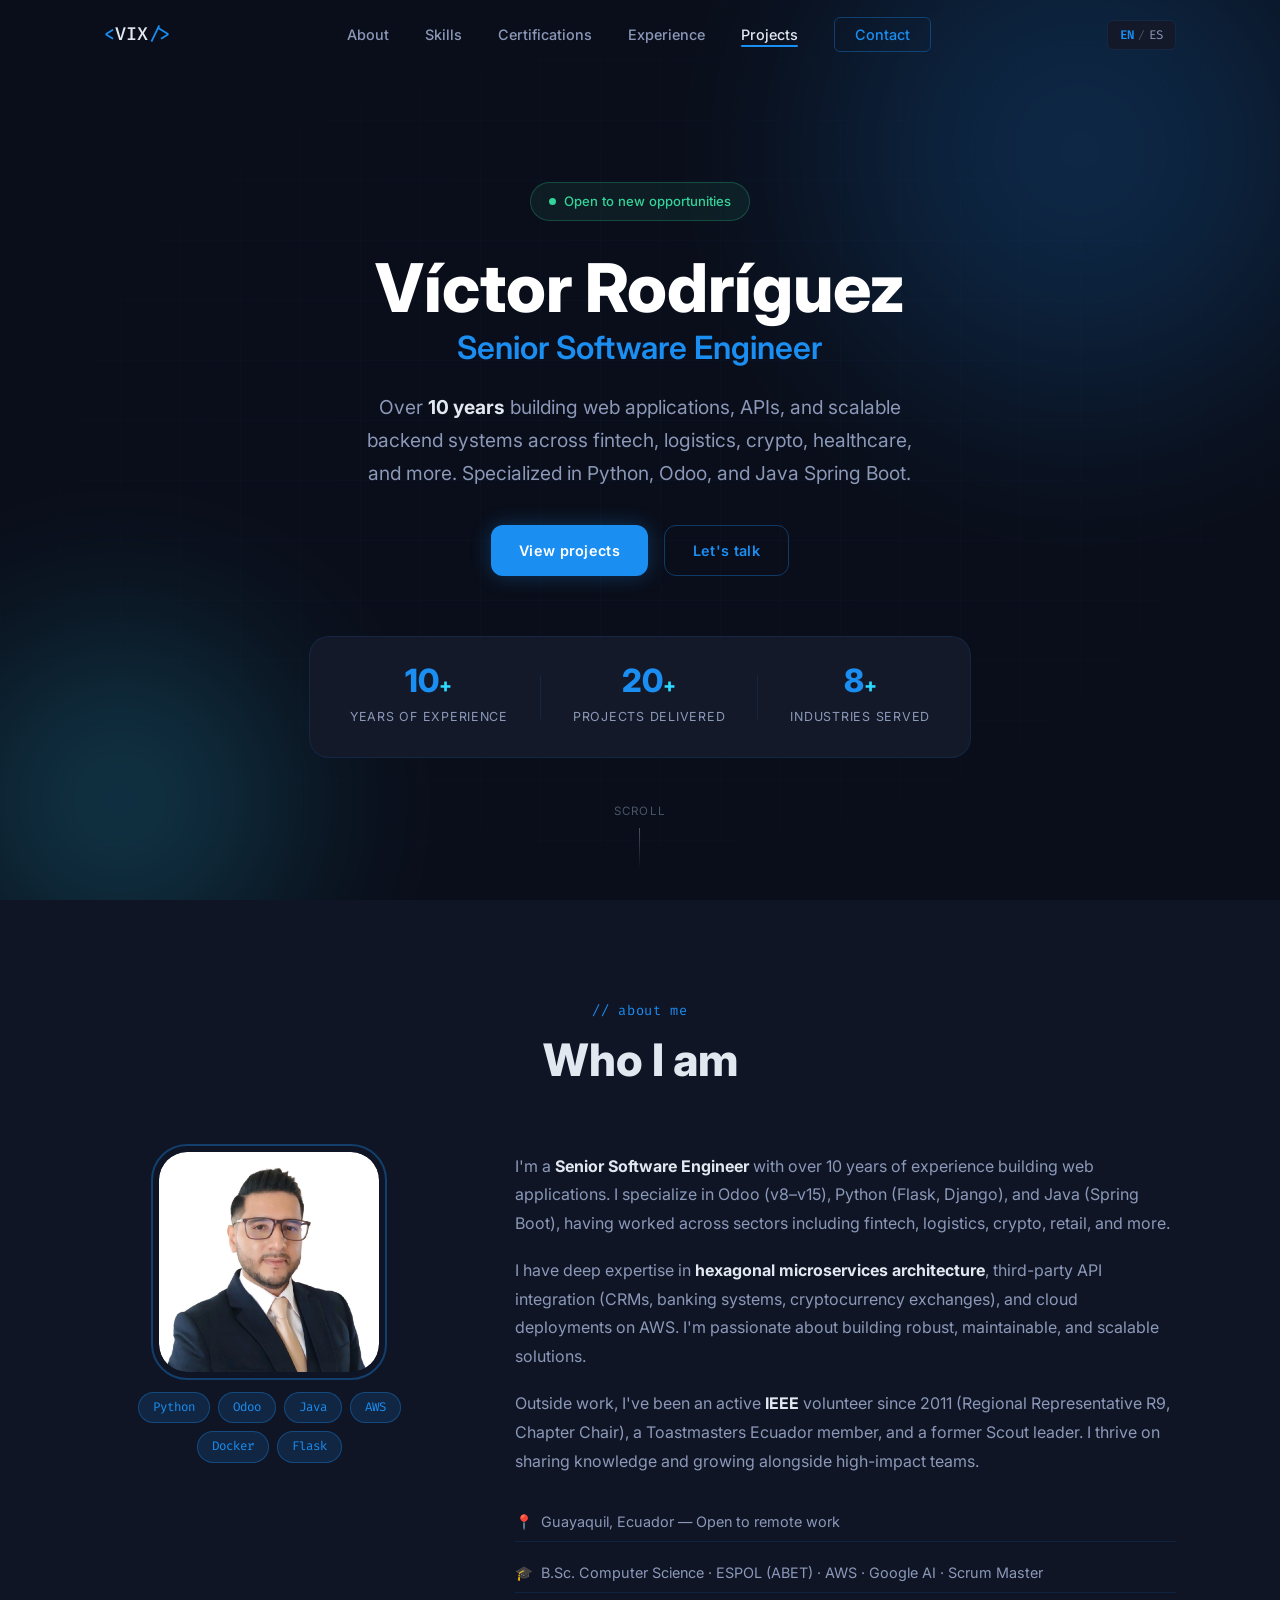
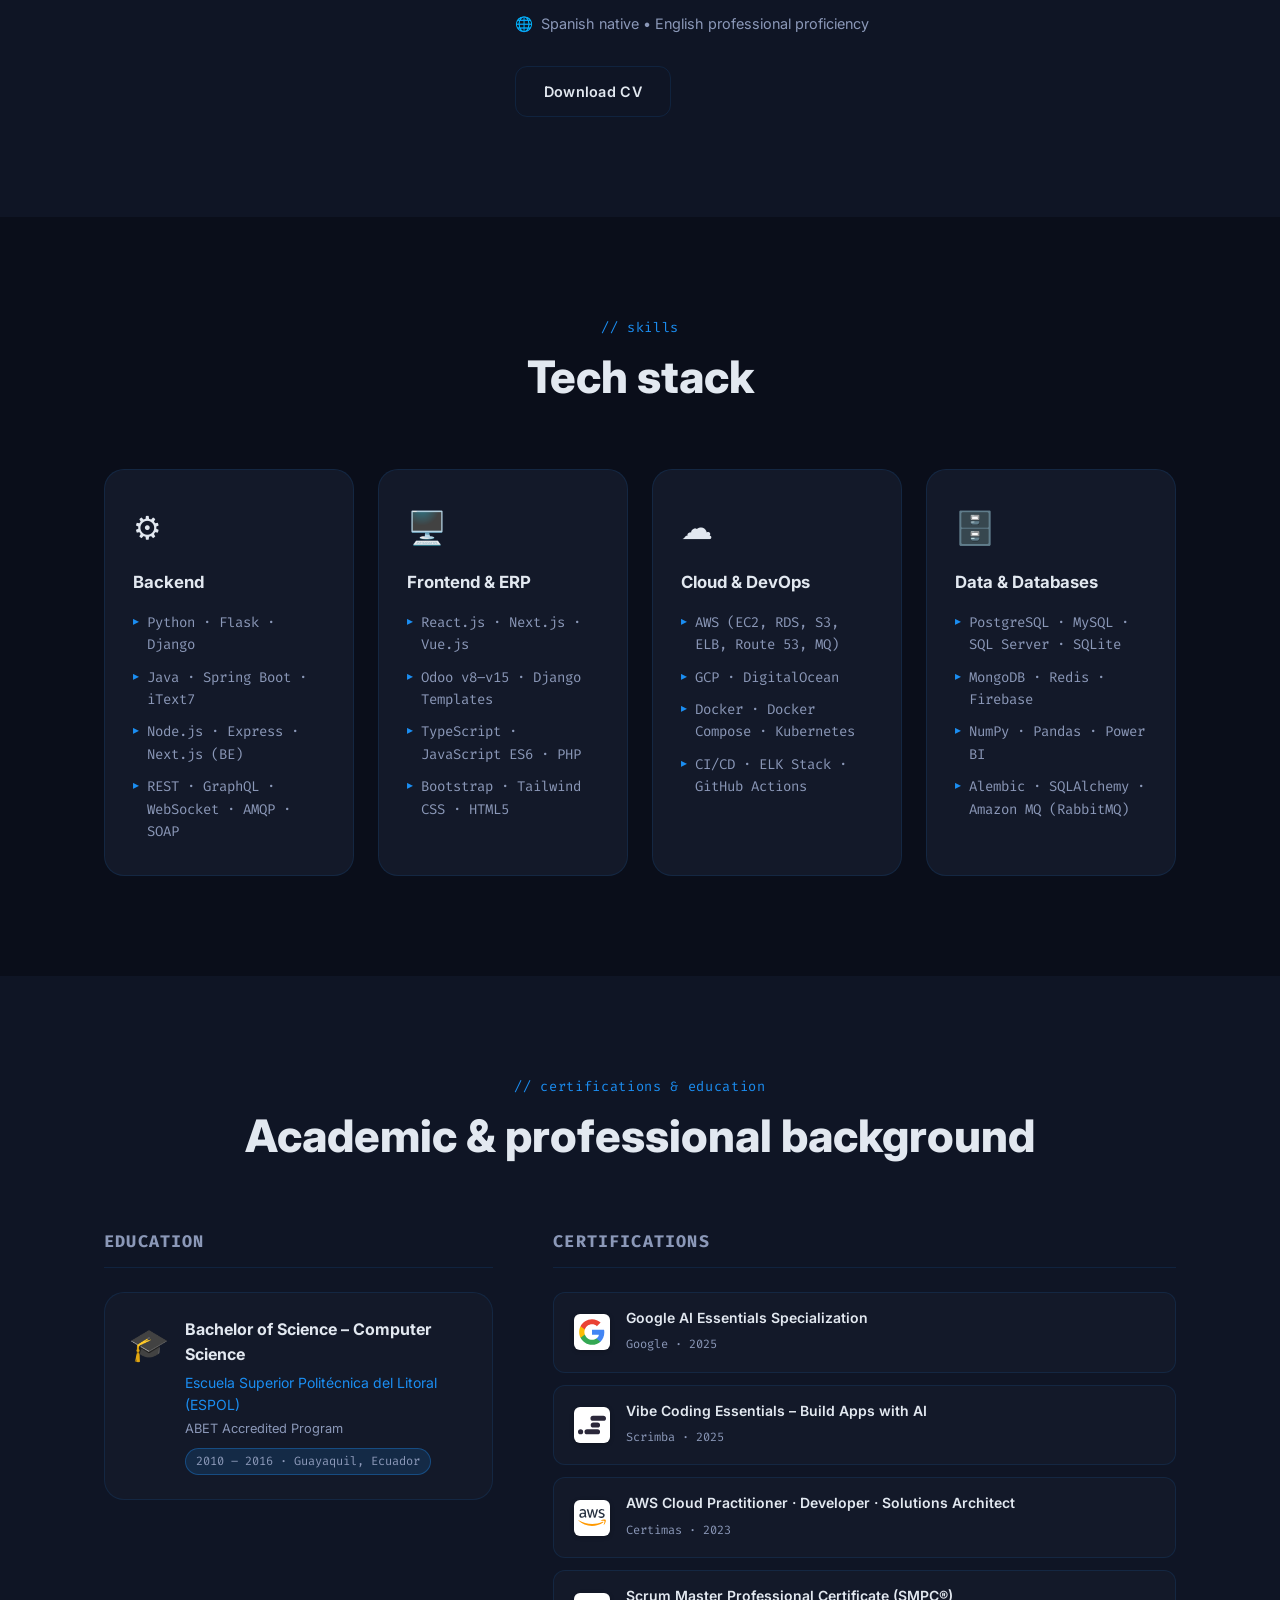
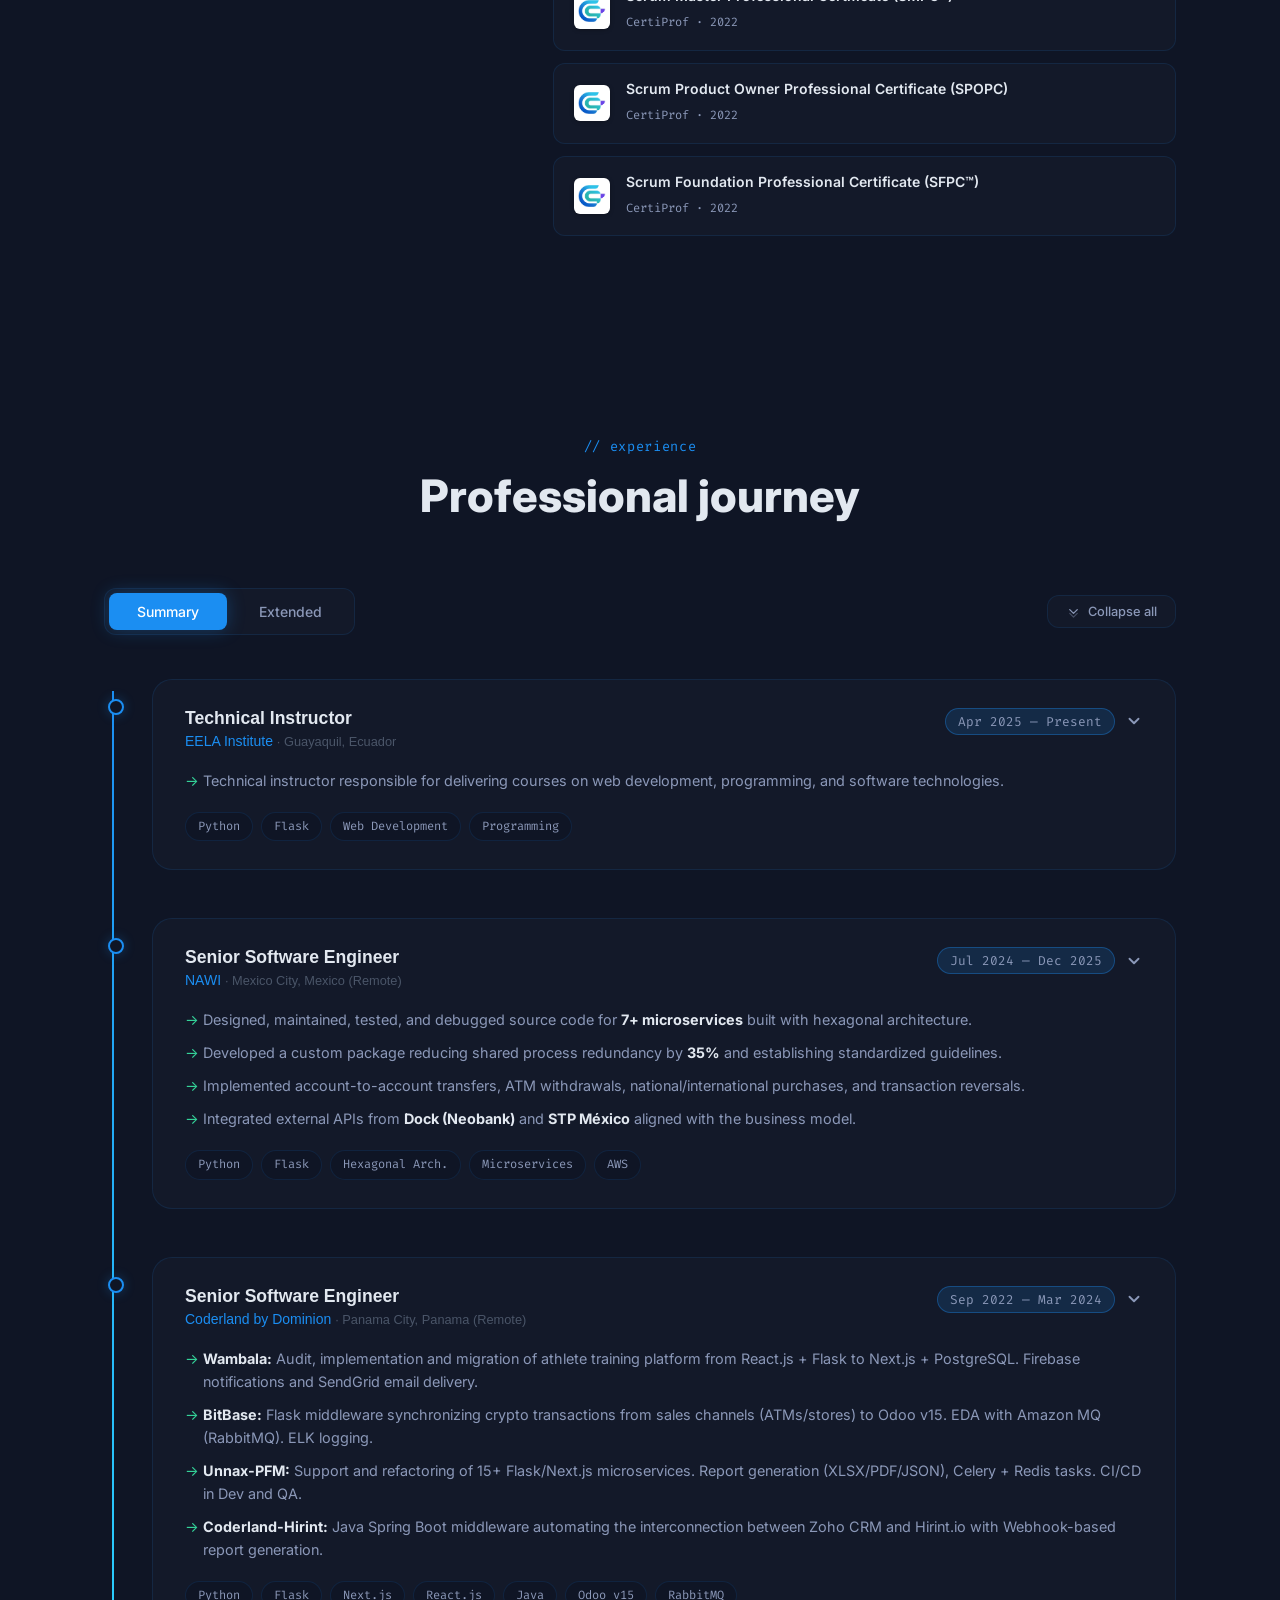
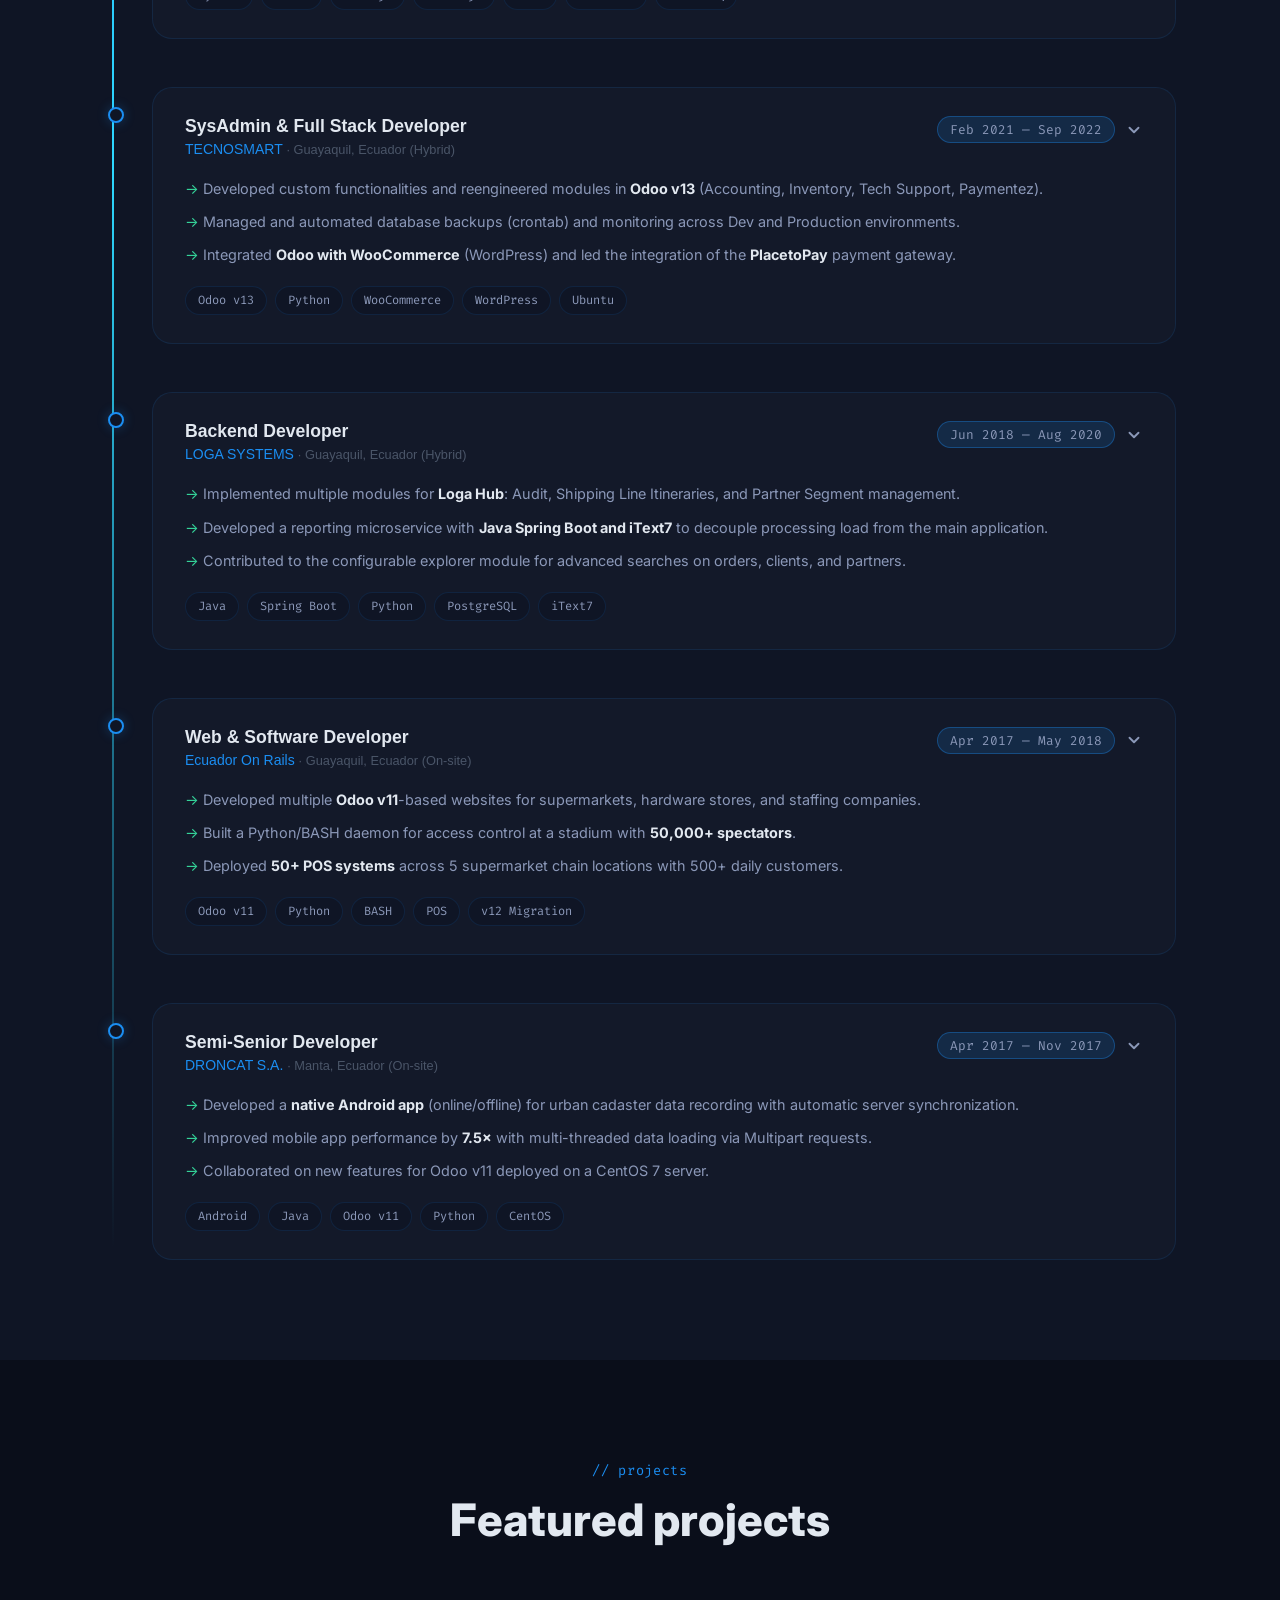
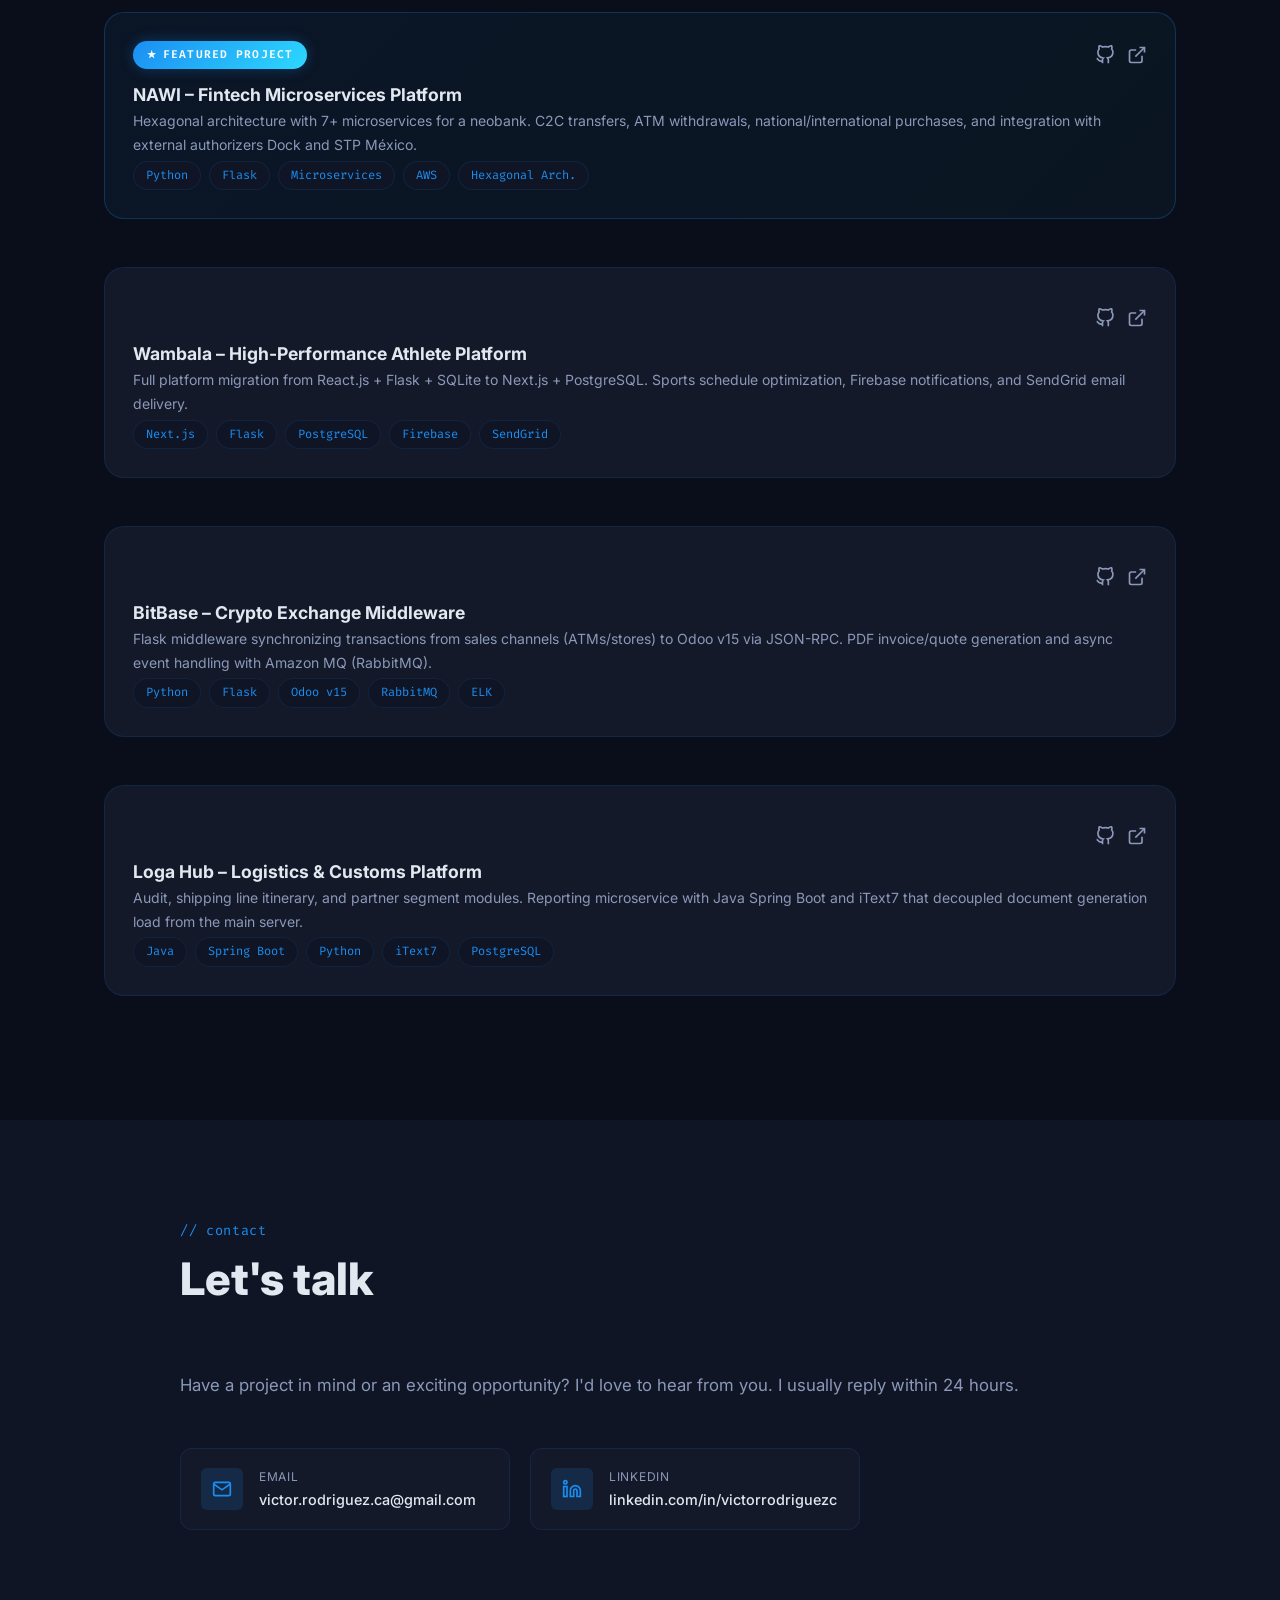
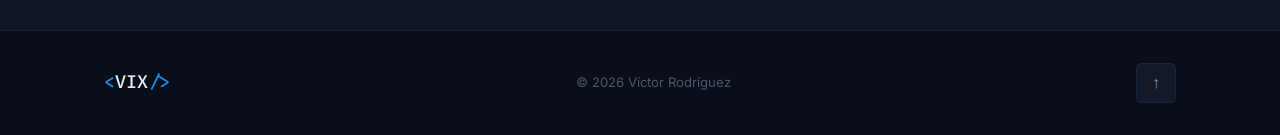
==== index.html @ 26fe2852 "Initial personal profolio website" ====
<!DOCTYPE html>
<html lang="es">
<head>
  <meta charset="UTF-8" />
  <meta name="viewport" content="width=device-width, initial-scale=1.0" />
  <meta name="description" content="Víctor Rodríguez Cabrera – Senior Software Engineer with 10+ years of experience in Python, Odoo, Java Spring Boot, and cloud architectures." />
  <title>Víctor Rodríguez | Senior Software Engineer</title>
  <link rel="stylesheet" href="styles.css" />
  <link rel="preconnect" href="https://fonts.googleapis.com" />
  <link rel="preconnect" href="https://fonts.gstatic.com" crossorigin />
  <link href="https://fonts.googleapis.com/css2?family=Inter:wght@300;400;500;600;700;800&family=Fira+Code:wght@400;500&display=swap" rel="stylesheet" />
</head>
<body>

  <!-- ═══════════════════════════ NAV ═══════════════════════════ -->
  <nav class="nav" id="nav">
    <div class="nav__container">
      <a href="#home" class="nav__logo">
        <span class="nav__logo-bracket">&lt;</span>VIX<span class="nav__logo-bracket">/&gt;</span>
      </a>

      <ul class="nav__links" id="navLinks">
        <li><a href="#about"      class="nav__link" data-i18n="nav.about">Sobre mí</a></li>
        <li><a href="#skills"     class="nav__link" data-i18n="nav.skills">Habilidades</a></li>
        <li><a href="#certs"      class="nav__link" data-i18n="nav.certs">Certificaciones</a></li>
        <li><a href="#experience" class="nav__link" data-i18n="nav.experience">Experiencia</a></li>
        <li><a href="#projects"   class="nav__link" data-i18n="nav.projects">Proyectos</a></li>
        <li><a href="#contact"    class="nav__link nav__link--cta" data-i18n="nav.contact">Contacto</a></li>
      </ul>

      <div class="nav__right">
        <!-- Language switcher -->
        <button class="lang-switcher" id="langSwitcher" aria-label="Switch language">
          <span class="lang-current">ES</span>
          <span class="lang-divider">/</span>
          <span class="lang-alt">EN</span>
        </button>
        <button class="nav__toggle" id="navToggle" aria-label="Toggle menu">
          <span></span><span></span><span></span>
        </button>
      </div>
    </div>
  </nav>

  <!-- ═══════════════════════════ HERO ═══════════════════════════ -->
  <section class="hero" id="home">
    <div class="hero__bg">
      <div class="hero__grid"></div>
      <div class="hero__blob hero__blob--1"></div>
      <div class="hero__blob hero__blob--2"></div>
    </div>
    <div class="hero__container">
      <div class="hero__badge reveal">
        <span class="hero__badge-dot"></span>
        <span id="heroBadgeText" data-i18n="hero.badge">Disponible para nuevas oportunidades</span>
      </div>

      <h1 class="hero__title reveal">
        <span class="hero__name">Víctor Rodríguez</span>
        <br />
        <span class="hero__title-highlight" data-i18n="hero.title">Senior Software Engineer</span>
      </h1>

      <p class="hero__subtitle reveal" data-i18n-html="hero.subtitle">
        Más de <strong>10 años</strong> construyendo aplicaciones web, APIs e integraciones escalables.
      </p>

      <div class="hero__actions reveal">
        <a href="#projects" class="btn btn--primary" data-i18n="hero.cta_primary">Ver proyectos</a>
        <a href="#contact"  class="btn btn--ghost"   data-i18n="hero.cta_ghost">Hablemos</a>
      </div>

      <div class="hero__stats reveal">
        <div class="hero__stat">
          <span class="hero__stat-number">10<span class="hero__stat-plus">+</span></span>
          <span class="hero__stat-label" data-i18n="hero.stat1">Años de experiencia</span>
        </div>
        <div class="hero__stat-divider"></div>
        <div class="hero__stat">
          <span class="hero__stat-number">20<span class="hero__stat-plus">+</span></span>
          <span class="hero__stat-label" data-i18n="hero.stat2">Proyectos entregados</span>
        </div>
        <div class="hero__stat-divider"></div>
        <div class="hero__stat">
          <span class="hero__stat-number">8<span class="hero__stat-plus">+</span></span>
          <span class="hero__stat-label" data-i18n="hero.stat3">Industrias atendidas</span>
        </div>
      </div>
    </div>

    <div class="hero__scroll" aria-hidden="true">
      <span>Scroll</span>
      <div class="hero__scroll-line"></div>
    </div>
  </section>

  <!-- ═══════════════════════════ ABOUT ═══════════════════════════ -->
  <section class="about" id="about">
    <div class="container">
      <div class="section-header reveal">
        <span class="section-tag" data-i18n="about.tag">// sobre mí</span>
        <h2 class="section-title" data-i18n="about.title">Quién soy</h2>
      </div>

      <div class="about__grid">
        <!-- Left column -->
        <div class="about__image-wrapper reveal">
          <div class="about__image-frame">
            <div class="about__avatar about__avatar--photo">
              <img src="assets/profile.png" alt="Víctor Rodríguez Cabrera" />
            </div>
            <div class="about__image-decoration"></div>
          </div>
          <div class="about__tech-stack">
            <span class="tech-pill">Python</span>
            <span class="tech-pill">Odoo</span>
            <span class="tech-pill">Java</span>
            <span class="tech-pill">AWS</span>
            <span class="tech-pill">Docker</span>
            <span class="tech-pill">Flask</span>
          </div>
        </div>

        <!-- Right column -->
        <div class="about__content reveal">
          <p class="about__text" data-i18n-html="about.p1"></p>
          <p class="about__text" data-i18n-html="about.p2"></p>
          <p class="about__text" data-i18n-html="about.p3"></p>

          <div class="about__facts">
            <div class="about__fact" data-i18n-html="about.fact1"></div>
            <div class="about__fact" data-i18n-html="about.fact2"></div>
            <div class="about__fact" data-i18n-html="about.fact3"></div>
          </div>

          <a href="Resume-Victor_Rodriguez.pdf" download class="btn btn--outline" data-i18n="about.download">
            Descargar CV
          </a>
        </div>
      </div>
    </div>
  </section>

  <!-- ═══════════════════════════ SKILLS ═══════════════════════════ -->
  <section class="skills" id="skills">
    <div class="container">
      <div class="section-header reveal">
        <span class="section-tag" data-i18n="skills.tag">// habilidades</span>
        <h2 class="section-title" data-i18n="skills.title">Stack tecnológico</h2>
      </div>
      <!-- Dynamically rendered by i18n.js -->
      <div class="skills__grid" id="skillsGrid"></div>
    </div>
  </section>

  <!-- ═══════════════════════════ CERTS ═══════════════════════════ -->
  <section class="certs-section" id="certs">
    <div class="container">
      <div class="section-header reveal">
        <span class="section-tag" data-i18n="certs.tag">// certificaciones &amp; educación</span>
        <h2 class="section-title" data-i18n="certs.title">Formación académica y profesional</h2>
      </div>

      <div class="certs-layout">
        <div class="certs-col">
          <h3 class="certs-col__title reveal" data-i18n="certs.edu_title">Educación</h3>
          <!-- Dynamically rendered by i18n.js -->
          <div id="eduList"></div>
        </div>
        <div class="certs-col">
          <h3 class="certs-col__title reveal" data-i18n="certs.cert_title">Certificaciones</h3>
          <!-- Dynamically rendered by i18n.js -->
          <div class="cert-grid" id="certList"></div>
        </div>
      </div>
    </div>
  </section>

  <!-- ═══════════════════════════ EXPERIENCE ═══════════════════════════ -->
  <section class="experience" id="experience">
    <div class="container">
      <div class="section-header reveal">
        <span class="section-tag" data-i18n="experience.tag">// experiencia</span>
        <h2 class="section-title" data-i18n="experience.title">Trayectoria profesional</h2>
      </div>

      <!-- TAB SWITCHER + COLLAPSE ALL -->
      <div class="exp-controls reveal">
        <div class="exp-tabs">
          <button class="exp-tab exp-tab--active" data-tab="summary"  data-i18n="experience.tab_summary">Resumida</button>
          <button class="exp-tab"                 data-tab="extended" data-i18n="experience.tab_extended">Extendida</button>
        </div>
        <button id="expToggleAll" class="exp-toggle-all" data-state="expanded">
          <svg viewBox="0 0 24 24" fill="none" stroke="currentColor" stroke-width="2" stroke-linecap="round" stroke-linejoin="round"><polyline points="6 9 12 15 18 9"/><polyline points="6 15 12 21 18 15" opacity="0.4"/></svg>
          <span data-i18n="experience.collapse_all">Colapsar todo</span>
        </button>
      </div>

      <!-- Dynamically rendered by i18n.js -->
      <div class="timeline" id="timelineContainer"></div>
    </div>
  </section>

  <!-- ═══════════════════════════ PROJECTS ═══════════════════════════ -->
  <section class="projects" id="projects">
    <div class="container">
      <div class="section-header reveal">
        <span class="section-tag" data-i18n="projects.tag">// proyectos</span>
        <h2 class="section-title" data-i18n="projects.title">Proyectos destacados</h2>
      </div>
      <!-- Dynamically rendered by i18n.js -->
      <div class="projects__grid" id="projectsGrid"></div>
    </div>
  </section>

  <!-- ═══════════════════════════ CONTACT ═══════════════════════════ -->
  <section class="contact" id="contact">
    <div class="container">
      <div class="contact__inner reveal">
        <div class="section-header section-header--left">
          <span class="section-tag" data-i18n="contact.tag">// contacto</span>
          <h2 class="section-title" data-i18n="contact.title">Hablemos</h2>
        </div>
        <p class="contact__text" data-i18n="contact.text">
          ¿Tienes un proyecto en mente? Me encantaría escucharte.
        </p>

        <div class="contact__channels">
          <a href="mailto:victor.rodriguez.ca@gmail.com" class="contact__link">
            <div class="contact__link-icon">
              <svg viewBox="0 0 24 24" fill="none" stroke="currentColor" stroke-width="2">
                <path d="M4 4h16c1.1 0 2 .9 2 2v12c0 1.1-.9 2-2 2H4c-1.1 0-2-.9-2-2V6c0-1.1.9-2 2-2z"/>
                <polyline points="22,6 12,13 2,6"/>
              </svg>
            </div>
            <div>
              <span class="contact__link-label" data-i18n="contact.lbl_email">Correo</span>
              <span class="contact__link-value">victor.rodriguez.ca@gmail.com</span>
            </div>
          </a>

          <a href="https://www.linkedin.com/in/victorrodriguezc/" target="_blank" rel="noopener" class="contact__link">
            <div class="contact__link-icon">
              <svg viewBox="0 0 24 24" fill="none" stroke="currentColor" stroke-width="2">
                <path d="M16 8a6 6 0 0 1 6 6v7h-4v-7a2 2 0 0 0-2-2 2 2 0 0 0-2 2v7h-4v-7a6 6 0 0 1 6-6z"/>
                <rect x="2" y="9" width="4" height="12"/>
                <circle cx="4" cy="4" r="2"/>
              </svg>
            </div>
            <div>
              <span class="contact__link-label" data-i18n="contact.lbl_linkedin">LinkedIn</span>
              <span class="contact__link-value">linkedin.com/in/victorrodriguezc</span>
            </div>
          </a>
        </div>

        <!--
        FORMULARIO DE CONTACTO — deshabilitado temporalmente, reactivar cuando sea necesario
        <form class="contact__form" id="contactForm" novalidate>
          <div class="form-group">
            <label for="name" data-i18n="contact.name_label">Nombre</label>
            <input type="text" id="name" name="name"
                   data-i18n-placeholder="contact.name_ph"
                   placeholder="Tu nombre completo" required />
          </div>
          <div class="form-group">
            <label for="email" data-i18n="contact.email_label">Correo electrónico</label>
            <input type="email" id="email" name="email"
                   data-i18n-placeholder="contact.email_ph"
                   placeholder="tu@correo.com" required />
          </div>
          <div class="form-group">
            <label for="message" data-i18n="contact.msg_label">Mensaje</label>
            <textarea id="message" name="message" rows="5"
                      data-i18n-placeholder="contact.msg_ph"
                      placeholder="Cuéntame sobre tu proyecto…" required></textarea>
          </div>
          <button type="submit" class="btn btn--primary btn--full" id="submitBtn"
                  data-i18n="contact.send">
            Enviar mensaje
          </button>
        </form>
        -->
      </div>
    </div>
  </section>

  <!-- ═══════════════════════════ FOOTER ═══════════════════════════ -->
  <footer class="footer">
    <div class="container">
      <div class="footer__inner">
        <a href="#home" class="nav__logo">
          <span class="nav__logo-bracket">&lt;</span>VIX<span class="nav__logo-bracket">/&gt;</span>
        </a>
        <p class="footer__copy" data-i18n="footer.copy">
          © 2026 Víctor Rodríguez
        </p>
        <button class="footer__top" id="backToTop" aria-label="Back to top">↑</button>
      </div>
    </div>
  </footer>

  <!-- Scripts: i18n first, then interactions -->
  <script src="i18n.js"></script>
  <script src="script.js"></script>
</body>
</html>
---- styles.css ----
/* ============================================================
   DESIGN SYSTEM – VARIABLES & ADDITIONS (i18n + certs)
   ============================================================ */
:root {
  --color-bg: #0a0e1a;
  --color-bg-2: #0f1525;
  --color-bg-card: #131929;
  --color-bg-card-hover: #172035;
  --color-border: rgba(27, 142, 242, 0.12);
  --color-border-hover: rgba(27, 142, 242, 0.35);

  --color-primary: #1b8ef2;
  --color-primary-dim: rgba(27, 142, 242, 0.15);
  --color-primary-glow: rgba(27, 142, 242, 0.3);
  --color-accent: #2dd8ff;
  --color-accent-2: #34d399;

  --color-text: #e2e8f0;
  --color-text-muted: #8b98b8;
  --color-text-faint: #4a5568;

  --font-sans: 'Inter', system-ui, -apple-system, sans-serif;
  --font-mono: 'Fira Code', 'Cascadia Code', monospace;

  --radius-sm: 6px;
  --radius-md: 12px;
  --radius-lg: 20px;
  --radius-xl: 28px;

  --shadow-card: 0 4px 24px rgba(0, 0, 0, 0.4);
  --shadow-glow: 0 0 40px rgba(27, 142, 242, 0.15);
  --shadow-glow-accent: 0 0 60px rgba(45, 216, 255, 0.12);

  --transition: 0.3s cubic-bezier(0.4, 0, 0.2, 1);
  --transition-slow: 0.6s cubic-bezier(0.4, 0, 0.2, 1);
}

/* ============================================================
   RESET & BASE
   ============================================================ */
*, *::before, *::after {
  box-sizing: border-box;
  margin: 0;
  padding: 0;
}

html {
  scroll-behavior: smooth;
  font-size: 16px;
}

body {
  font-family: var(--font-sans);
  background-color: var(--color-bg);
  color: var(--color-text);
  line-height: 1.6;
  overflow-x: hidden;
  -webkit-font-smoothing: antialiased;
}

a {
  color: inherit;
  text-decoration: none;
}

ul {
  list-style: none;
}

img {
  max-width: 100%;
  display: block;
}

/* ============================================================
   SCROLLBAR
   ============================================================ */
::-webkit-scrollbar {
  width: 6px;
}
::-webkit-scrollbar-track {
  background: var(--color-bg);
}
::-webkit-scrollbar-thumb {
  background: var(--color-primary);
  border-radius: 3px;
}

/* ============================================================
   LAYOUT
   ============================================================ */
.container {
  max-width: 1120px;
  margin: 0 auto;
  padding: 0 24px;
}

section {
  padding: 100px 0;
}

/* ============================================================
   REVEAL ANIMATION
   ============================================================ */
.reveal {
  opacity: 0;
  transform: translateY(28px);
  transition: opacity 0.7s ease, transform 0.7s ease;
}

.reveal.visible {
  opacity: 1;
  transform: translateY(0);
}

/* ============================================================
   BUTTONS
   ============================================================ */
.btn {
  display: inline-flex;
  align-items: center;
  gap: 8px;
  padding: 13px 28px;
  border-radius: var(--radius-md);
  font-size: 0.9rem;
  font-weight: 600;
  font-family: var(--font-sans);
  cursor: pointer;
  border: none;
  transition: var(--transition);
  letter-spacing: 0.02em;
}

.btn--primary {
  background: var(--color-primary);
  color: #fff;
  box-shadow: 0 0 20px var(--color-primary-glow);
}
.btn--primary:hover {
  background: #4babf8;
  box-shadow: 0 0 32px rgba(27, 142, 242, 0.45);
  transform: translateY(-2px);
}

.btn--ghost {
  background: transparent;
  color: var(--color-primary);
  border: 1.5px solid var(--color-border-hover);
}
.btn--ghost:hover {
  background: var(--color-primary-dim);
  border-color: var(--color-primary);
  transform: translateY(-2px);
}

.btn--outline {
  background: transparent;
  color: var(--color-text);
  border: 1.5px solid var(--color-border);
  margin-top: 24px;
}
.btn--outline:hover {
  border-color: var(--color-primary);
  color: var(--color-primary);
  transform: translateY(-2px);
}

.btn--full {
  width: 100%;
  justify-content: center;
}

/* ============================================================
   SECTION HEADER
   ============================================================ */
.section-header {
  text-align: center;
  margin-bottom: 64px;
}

.section-header--left {
  text-align: left;
}

.section-tag {
  font-family: var(--font-mono);
  font-size: 0.85rem;
  color: var(--color-primary);
  letter-spacing: 0.05em;
  display: block;
  margin-bottom: 12px;
}

.section-title {
  font-size: clamp(2rem, 4vw, 2.8rem);
  font-weight: 800;
  color: var(--color-text);
  line-height: 1.2;
}

/* ============================================================
   NAV
   ============================================================ */
.nav {
  position: fixed;
  top: 0;
  left: 0;
  right: 0;
  z-index: 1000;
  padding: 20px 0;
  transition: var(--transition);
}

.nav.scrolled {
  background: rgba(10, 14, 26, 0.85);
  backdrop-filter: blur(16px);
  -webkit-backdrop-filter: blur(16px);
  border-bottom: 1px solid var(--color-border);
  padding: 14px 0;
}

.nav__container {
  max-width: 1120px;
  margin: 0 auto;
  padding: 0 24px;
  display: flex;
  align-items: center;
  justify-content: space-between;
}

.nav__logo {
  font-family: var(--font-mono);
  font-size: 1.15rem;
  font-weight: 500;
  color: var(--color-text);
  transition: color var(--transition);
}
.nav__logo:hover { color: var(--color-primary); }

.nav__logo-bracket {
  color: var(--color-primary);
}

.nav__links {
  display: flex;
  align-items: center;
  gap: 36px;
}

.nav__link {
  font-size: 0.9rem;
  font-weight: 500;
  color: var(--color-text-muted);
  transition: color var(--transition);
  position: relative;
}

.nav__link::after {
  content: '';
  position: absolute;
  bottom: -4px;
  left: 0;
  width: 0;
  height: 2px;
  background: var(--color-primary);
  border-radius: 2px;
  transition: width var(--transition);
}

.nav__link:hover,
.nav__link.active {
  color: var(--color-text);
}

.nav__link:hover::after,
.nav__link.active::after {
  width: 100%;
}

.nav__link--cta {
  padding: 8px 20px;
  border: 1.5px solid var(--color-border-hover);
  border-radius: var(--radius-sm);
  color: var(--color-primary) !important;
}
.nav__link--cta::after { display: none; }
.nav__link--cta:hover {
  background: var(--color-primary-dim);
}

.nav__toggle {
  display: none;
  flex-direction: column;
  gap: 5px;
  background: transparent;
  border: none;
  cursor: pointer;
  padding: 4px;
}
.nav__toggle span {
  display: block;
  width: 24px;
  height: 2px;
  background: var(--color-text);
  border-radius: 2px;
  transition: var(--transition);
}

/* ============================================================
   HERO
   ============================================================ */
.hero {
  min-height: 100vh;
  display: flex;
  align-items: center;
  justify-content: center;
  position: relative;
  padding: 120px 24px 80px;
  overflow: hidden;
}

.hero__bg {
  position: absolute;
  inset: 0;
  pointer-events: none;
  overflow: hidden;
}

.hero__grid {
  position: absolute;
  inset: 0;
  background-image:
    linear-gradient(rgba(27, 142, 242, 0.04) 1px, transparent 1px),
    linear-gradient(90deg, rgba(27, 142, 242, 0.04) 1px, transparent 1px);
  background-size: 60px 60px;
  mask-image: radial-gradient(ellipse 80% 80% at 50% 50%, black, transparent);
}

.hero__blob {
  position: absolute;
  border-radius: 50%;
  filter: blur(80px);
  opacity: 0.25;
}

.hero__blob--1 {
  width: 600px;
  height: 600px;
  background: radial-gradient(circle, #1b8ef2, transparent);
  top: -150px;
  right: -100px;
  animation: float 8s ease-in-out infinite;
}

.hero__blob--2 {
  width: 400px;
  height: 400px;
  background: radial-gradient(circle, #2dd8ff, transparent);
  bottom: -100px;
  left: -80px;
  animation: float 10s ease-in-out infinite reverse;
}

@keyframes float {
  0%, 100% { transform: translate(0, 0); }
  50% { transform: translate(20px, -30px); }
}

.hero__container {
  position: relative;
  max-width: 780px;
  text-align: center;
  z-index: 1;
}

.hero__badge {
  display: inline-flex;
  align-items: center;
  gap: 8px;
  padding: 8px 18px;
  background: rgba(52, 211, 153, 0.08);
  border: 1px solid rgba(52, 211, 153, 0.25);
  border-radius: 100px;
  font-size: 0.82rem;
  font-weight: 500;
  color: var(--color-accent-2);
  margin-bottom: 28px;
  transition-delay: 0.1s;
}

.hero__badge-dot {
  width: 7px;
  height: 7px;
  background: var(--color-accent-2);
  border-radius: 50%;
  animation: pulse 2s ease infinite;
}

@keyframes pulse {
  0%, 100% { opacity: 1; transform: scale(1); }
  50% { opacity: 0.6; transform: scale(0.85); }
}

.hero__title {
  font-size: clamp(2.4rem, 6vw, 4.2rem);
  font-weight: 800;
  line-height: 1.15;
  color: var(--color-text);
  margin-bottom: 24px;
  transition-delay: 0.15s;
}

.hero__name {
  color: #ffffff;
}

.hero__title-highlight {
  color: var(--color-primary);
  font-size: clamp(1.3rem, 3vw, 2rem);
  font-weight: 600;
  display: block;
  margin-top: 4px;
}

.hero__subtitle {
  font-size: clamp(1rem, 2vw, 1.2rem);
  color: var(--color-text-muted);
  max-width: 580px;
  margin: 0 auto 36px;
  line-height: 1.7;
  transition-delay: 0.2s;
}

.hero__subtitle strong {
  color: var(--color-text);
}

.hero__actions {
  display: flex;
  gap: 16px;
  justify-content: center;
  flex-wrap: wrap;
  margin-bottom: 60px;
  transition-delay: 0.25s;
}

.hero__stats {
  display: flex;
  align-items: center;
  justify-content: center;
  gap: 32px;
  flex-wrap: wrap;
  transition-delay: 0.3s;
  padding: 28px 40px;
  background: var(--color-bg-card);
  border: 1px solid var(--color-border);
  border-radius: var(--radius-lg);
}

.hero__stat {
  text-align: center;
}

.hero__stat-number {
  display: block;
  font-size: 2rem;
  font-weight: 800;
  color: var(--color-primary);
  line-height: 1;
  margin-bottom: 6px;
}

.hero__stat-plus {
  font-size: 1.2rem;
  color: var(--color-accent);
}

.hero__stat-label {
  font-size: 0.78rem;
  color: var(--color-text-muted);
  text-transform: uppercase;
  letter-spacing: 0.06em;
}

.hero__stat-divider {
  width: 1px;
  height: 44px;
  background: var(--color-border);
}

.hero__scroll {
  position: absolute;
  bottom: 32px;
  left: 50%;
  transform: translateX(-50%);
  display: flex;
  flex-direction: column;
  align-items: center;
  gap: 8px;
  font-size: 0.72rem;
  color: var(--color-text-faint);
  text-transform: uppercase;
  letter-spacing: 0.1em;
  animation: fadeInUp 1s 1s ease both;
}

.hero__scroll-line {
  width: 1px;
  height: 40px;
  background: linear-gradient(to bottom, var(--color-text-faint), transparent);
  animation: scrollLine 2s 1.5s ease-in-out infinite;
}

@keyframes scrollLine {
  0% { transform: scaleY(0); transform-origin: top; }
  50% { transform: scaleY(1); transform-origin: top; }
  51% { transform: scaleY(1); transform-origin: bottom; }
  100% { transform: scaleY(0); transform-origin: bottom; }
}

@keyframes fadeInUp {
  from { opacity: 0; transform: translateX(-50%) translateY(16px); }
  to { opacity: 1; transform: translateX(-50%) translateY(0); }
}

/* ============================================================
   ABOUT
   ============================================================ */
.about {
  background: var(--color-bg-2);
}

.about__grid {
  display: grid;
  grid-template-columns: 1fr 2fr;
  gap: 80px;
  align-items: start;
}

.about__image-wrapper {
  display: flex;
  flex-direction: column;
  align-items: center;
  gap: 20px;
}

.about__image-frame {
  position: relative;
  width: 220px;
  height: 220px;
}

.about__avatar {
  width: 100%;
  height: 100%;
  border-radius: var(--radius-xl);
  background: linear-gradient(135deg, var(--color-primary), var(--color-accent));
  display: flex;
  align-items: center;
  justify-content: center;
  font-size: 3rem;
  font-weight: 800;
  color: #fff;
  letter-spacing: -0.02em;
  position: relative;
  z-index: 1;
}

.about__image-decoration {
  position: absolute;
  inset: -8px;
  border-radius: calc(var(--radius-xl) + 8px);
  border: 2px solid var(--color-border-hover);
  z-index: 0;
}

.about__avatar--photo {
  padding: 0;
  background: none;
  overflow: hidden;
}

.about__avatar--photo img {
  width: 100%;
  height: 100%;
  object-fit: cover;
  object-position: center top;
  border-radius: var(--radius-xl);
  display: block;
}

.about__tech-stack {
  display: flex;
  flex-wrap: wrap;
  gap: 8px;
  justify-content: center;
}

.tech-pill {
  padding: 5px 14px;
  background: var(--color-primary-dim);
  border: 1px solid var(--color-border-hover);
  border-radius: 100px;
  font-size: 0.78rem;
  font-family: var(--font-mono);
  color: var(--color-primary);
}

.about__content {
  transition-delay: 0.15s;
}

.about__text {
  color: var(--color-text-muted);
  margin-bottom: 18px;
  font-size: 1rem;
  line-height: 1.8;
}

.about__text strong {
  color: var(--color-text);
}

.about__facts {
  margin-top: 28px;
  display: flex;
  flex-direction: column;
  gap: 12px;
}

.about__fact {
  display: flex;
  align-items: center;
  gap: 12px;
  font-size: 0.9rem;
  color: var(--color-text-muted);
}

.about__fact-icon {
  font-size: 1rem;
  flex-shrink: 0;
}

/* ============================================================
   SKILLS
   ============================================================ */
.skills__grid {
  display: grid;
  grid-template-columns: repeat(auto-fit, minmax(250px, 1fr));
  gap: 24px;
}

.skill-card {
  background: var(--color-bg-card);
  border: 1px solid var(--color-border);
  border-radius: var(--radius-lg);
  padding: 32px 28px;
  transition: var(--transition);
  position: relative;
  overflow: hidden;
}

.skill-card::before {
  content: '';
  position: absolute;
  top: 0;
  left: 0;
  right: 0;
  height: 2px;
  background: linear-gradient(90deg, var(--color-primary), var(--color-accent));
  opacity: 0;
  transition: opacity var(--transition);
}

.skill-card:hover {
  border-color: var(--color-border-hover);
  background: var(--color-bg-card-hover);
  transform: translateY(-4px);
  box-shadow: var(--shadow-card);
}

.skill-card:hover::before {
  opacity: 1;
}

.skill-card:nth-child(2) { transition-delay: 0.1s; }
.skill-card:nth-child(3) { transition-delay: 0.2s; }
.skill-card:nth-child(4) { transition-delay: 0.3s; }

.skill-card__icon {
  font-size: 2rem;
  margin-bottom: 16px;
}

.skill-card__title {
  font-size: 1.05rem;
  font-weight: 700;
  color: var(--color-text);
  margin-bottom: 16px;
}

.skill-card__list {
  list-style: none;
  display: flex;
  flex-direction: column;
  gap: 10px;
}

.skill-card__list li {
  font-size: 0.875rem;
  color: var(--color-text-muted);
  font-family: var(--font-mono);
  padding-left: 14px;
  position: relative;
}

.skill-card__list li::before {
  content: '▸';
  position: absolute;
  left: 0;
  color: var(--color-primary);
  font-size: 0.75rem;
}

/* ============================================================
   EXPERIENCE / TIMELINE
   ============================================================ */
.experience {
  background: var(--color-bg-2);
}

.timeline {
  position: relative;
  padding-left: 48px;
}

.timeline::before {
  content: '';
  position: absolute;
  left: 8px;
  top: 12px;
  bottom: 12px;
  width: 2px;
  background: linear-gradient(to bottom, var(--color-primary), var(--color-accent), transparent);
}

.timeline__item {
  position: relative;
  margin-bottom: 48px;
}

.timeline__item:last-child {
  margin-bottom: 0;
}

.timeline__marker {
  position: absolute;
  left: -44px;
  top: 20px;
}

.timeline__dot {
  width: 16px;
  height: 16px;
  background: var(--color-bg-2);
  border: 2.5px solid var(--color-primary);
  border-radius: 50%;
  box-shadow: 0 0 12px var(--color-primary-glow);
  transition: var(--transition);
}

.timeline__item:hover .timeline__dot {
  background: var(--color-primary);
  transform: scale(1.2);
}

.timeline__card {
  background: var(--color-bg-card);
  border: 1px solid var(--color-border);
  border-radius: var(--radius-lg);
  padding: 28px 32px;
  transition: var(--transition);
}

.timeline__card:hover {
  border-color: var(--color-border-hover);
  box-shadow: var(--shadow-card);
}

/* Collapsible toggle button */
.timeline__toggle {
  display: block;
  width: 100%;
  background: none;
  border: none;
  padding: 0;
  cursor: pointer;
  text-align: left;
  color: inherit;
}

.timeline__toggle:focus-visible {
  outline: 2px solid var(--color-primary);
  outline-offset: 4px;
  border-radius: var(--radius-md);
}

.timeline__header {
  display: flex;
  justify-content: space-between;
  align-items: flex-start;
  gap: 16px;
  flex-wrap: wrap;
}

.timeline__header-right {
  display: flex;
  align-items: center;
  gap: 10px;
  flex-shrink: 0;
}

.timeline__chevron {
  width: 18px;
  height: 18px;
  color: var(--color-text-muted);
  transition: transform 0.3s ease, color 0.2s ease;
  flex-shrink: 0;
}

.timeline__toggle[aria-expanded="false"] .timeline__chevron {
  transform: rotate(-90deg);
}

.timeline__toggle:hover .timeline__chevron {
  color: var(--color-primary);
}

/* Collapsible body */
.timeline__body {
  overflow: hidden;
  transition: max-height 0.35s ease;
}

.timeline__body-inner {
  padding-top: 20px;
}

.timeline__role {
  font-size: 1.1rem;
  font-weight: 700;
  color: var(--color-text);
  margin-bottom: 4px;
}

.timeline__company {
  font-size: 0.875rem;
  color: var(--color-primary);
}

.timeline__period {
  font-size: 0.8rem;
  font-family: var(--font-mono);
  color: var(--color-text-muted);
  white-space: nowrap;
  padding: 4px 12px;
  background: var(--color-primary-dim);
  border-radius: 100px;
  border: 1px solid var(--color-border-hover);
}

.timeline__achievements {
  list-style: none;
  display: flex;
  flex-direction: column;
  gap: 10px;
  margin-bottom: 20px;
}

.timeline__achievements li {
  font-size: 0.9rem;
  color: var(--color-text-muted);
  padding-left: 18px;
  position: relative;
  line-height: 1.6;
}

.timeline__achievements li::before {
  content: '→';
  position: absolute;
  left: 0;
  color: var(--color-accent-2);
}

.timeline__achievements strong {
  color: var(--color-text);
}

.timeline__tags {
  display: flex;
  flex-wrap: wrap;
  gap: 8px;
}

.timeline__tags span {
  padding: 4px 12px;
  background: var(--color-bg-2);
  border: 1px solid var(--color-border);
  border-radius: 100px;
  font-size: 0.75rem;
  font-family: var(--font-mono);
  color: var(--color-text-muted);
}

/* ============================================================
   PROJECTS
   ============================================================ */
.projects__grid {
  display: grid;
  grid-template-columns: 1fr;
  gap: 24px;
}

.project-card {
  background: var(--color-bg-card);
  border: 1px solid var(--color-border);
  border-radius: var(--radius-lg);
  padding: 28px;
  transition: var(--transition);
  display: flex;
  flex-direction: column;
  gap: 12px;
}

.project-card:hover {
  border-color: var(--color-border-hover);
  background: var(--color-bg-card-hover);
  transform: translateY(-4px);
  box-shadow: var(--shadow-card), var(--shadow-glow);
}

.project-card--featured {
  grid-column: span 1;
  background: linear-gradient(135deg, rgba(27, 142, 242, 0.06), rgba(45, 216, 255, 0.04));
  border-color: rgba(27, 142, 242, 0.25);
}

.project-card--featured:hover {
  box-shadow: var(--shadow-card), var(--shadow-glow), var(--shadow-glow-accent);
}

.project-card__top {
  display: flex;
  justify-content: space-between;
  align-items: center;
}

.project-card__label {
  display: inline-flex;
  align-items: center;
  gap: 6px;
  font-family: var(--font-mono);
  font-size: 0.7rem;
  font-weight: 600;
  color: #fff;
  text-transform: uppercase;
  letter-spacing: 0.1em;
  background: linear-gradient(135deg, var(--color-primary), var(--color-accent));
  padding: 5px 14px;
  border-radius: 100px;
  box-shadow: 0 0 14px var(--color-primary-glow);
}

.project-card__label::before {
  content: '★';
  font-size: 0.65rem;
}

.project-card__links {
  display: flex;
  gap: 12px;
  margin-left: auto;
}

.project-card__links a {
  color: var(--color-text-muted);
  transition: color var(--transition);
  display: flex;
  align-items: center;
}

.project-card__links a:hover {
  color: var(--color-primary);
}

.project-card__links svg {
  width: 20px;
  height: 20px;
}

.project-card__title {
  font-size: 1.1rem;
  font-weight: 700;
  color: var(--color-text);
}

.project-card__desc {
  font-size: 0.875rem;
  color: var(--color-text-muted);
  line-height: 1.7;
  flex: 1;
}

.project-card__tech {
  display: flex;
  flex-wrap: wrap;
  gap: 8px;
  margin-top: 4px;
}

.project-card__tech span {
  padding: 4px 12px;
  background: var(--color-bg-2);
  border: 1px solid var(--color-border);
  border-radius: 100px;
  font-size: 0.75rem;
  font-family: var(--font-mono);
  color: var(--color-primary);
}

.project-card:nth-child(2) { transition-delay: 0.1s; }
.project-card:nth-child(3) { transition-delay: 0.15s; }
.project-card:nth-child(4) { transition-delay: 0.2s; }

/* ============================================================
   CONTACT
   ============================================================ */
.contact {
  background: var(--color-bg-2);
}

.contact__inner {
  max-width: 920px;
  margin: 0 auto;
}

.contact__text {
  color: var(--color-text-muted);
  font-size: 1.05rem;
  margin-bottom: 48px;
  line-height: 1.7;
}

.contact__channels {
  display: grid;
  grid-template-columns: 1fr 1fr;
  gap: 20px;
  max-width: 680px;
}

/* Form */
.contact__form {
  display: flex;
  flex-direction: column;
  gap: 20px;
}

.form-group {
  display: flex;
  flex-direction: column;
  gap: 8px;
}

.form-group label {
  font-size: 0.85rem;
  font-weight: 500;
  color: var(--color-text-muted);
}

.form-group input,
.form-group textarea {
  background: var(--color-bg-card);
  border: 1px solid var(--color-border);
  border-radius: var(--radius-md);
  padding: 13px 16px;
  font-size: 0.9rem;
  font-family: var(--font-sans);
  color: var(--color-text);
  outline: none;
  transition: border-color var(--transition), box-shadow var(--transition);
  resize: none;
}

.form-group input::placeholder,
.form-group textarea::placeholder {
  color: var(--color-text-faint);
}

.form-group input:focus,
.form-group textarea:focus {
  border-color: var(--color-primary);
  box-shadow: 0 0 0 3px var(--color-primary-dim);
}

/* Contact info — kept for future use if form is re-enabled */
.contact__info {
  display: flex;
  flex-direction: column;
  gap: 20px;
}

.contact__link {
  display: flex;
  align-items: center;
  gap: 16px;
  padding: 18px 20px;
  background: var(--color-bg-card);
  border: 1px solid var(--color-border);
  border-radius: var(--radius-md);
  transition: var(--transition);
}

.contact__link:hover {
  border-color: var(--color-primary);
  background: var(--color-bg-card-hover);
  transform: translateX(4px);
}

.contact__link-icon {
  width: 42px;
  height: 42px;
  display: flex;
  align-items: center;
  justify-content: center;
  background: var(--color-primary-dim);
  border-radius: var(--radius-sm);
  flex-shrink: 0;
}

.contact__link-icon svg {
  width: 20px;
  height: 20px;
  stroke: var(--color-primary);
}

.contact__link-label {
  display: block;
  font-size: 0.75rem;
  text-transform: uppercase;
  letter-spacing: 0.06em;
  color: var(--color-text-muted);
  margin-bottom: 2px;
}

.contact__link-value {
  display: block;
  font-size: 0.9rem;
  color: var(--color-text);
  font-weight: 500;
}

/* ============================================================
   FOOTER
   ============================================================ */
.footer {
  border-top: 1px solid var(--color-border);
  padding: 32px 0;
}

.footer__inner {
  display: flex;
  align-items: center;
  justify-content: space-between;
  gap: 16px;
}

.footer__copy {
  font-size: 0.82rem;
  color: var(--color-text-faint);
}

.footer__top {
  width: 40px;
  height: 40px;
  border-radius: var(--radius-sm);
  background: var(--color-bg-card);
  border: 1px solid var(--color-border);
  color: var(--color-text-muted);
  font-size: 1rem;
  cursor: pointer;
  transition: var(--transition);
  display: flex;
  align-items: center;
  justify-content: center;
}

.footer__top:hover {
  border-color: var(--color-primary);
  color: var(--color-primary);
  transform: translateY(-2px);
}

/* ============================================================
   RESPONSIVE
   ============================================================ */
@media (max-width: 900px) {
  .about__grid {
    grid-template-columns: 1fr;
    gap: 40px;
  }
  .about__image-wrapper {
    flex-direction: row;
    gap: 24px;
    align-items: center;
  }
  .projects__grid {
    grid-template-columns: 1fr;
  }
  .contact__channels {
    grid-template-columns: 1fr;
  }
  .hero__stats {
    gap: 20px;
    padding: 20px 24px;
  }
}

@media (max-width: 768px) {
  section {
    padding: 72px 0;
  }
  .nav__links {
    position: fixed;
    top: 0;
    right: -100%;
    width: 80%;
    max-width: 320px;
    height: 100vh;
    flex-direction: column;
    gap: 0;
    background: var(--color-bg-2);
    border-left: 1px solid var(--color-border);
    padding: 80px 32px 32px;
    transition: right var(--transition-slow);
    z-index: 999;
    align-items: flex-start;
  }
  .nav__links.open {
    right: 0;
  }
  .nav__links li {
    width: 100%;
  }
  .nav__link {
    display: block;
    padding: 14px 0;
    font-size: 1rem;
    border-bottom: 1px solid var(--color-border);
  }
  .nav__link--cta {
    margin-top: 16px;
    border: 1.5px solid var(--color-border-hover) !important;
    border-radius: var(--radius-sm) !important;
    text-align: center;
  }
  .nav__toggle {
    display: flex;
    z-index: 1001;
  }
  .nav__toggle.active span:nth-child(1) {
    transform: translateY(7px) rotate(45deg);
  }
  .nav__toggle.active span:nth-child(2) {
    opacity: 0;
  }
  .nav__toggle.active span:nth-child(3) {
    transform: translateY(-7px) rotate(-45deg);
  }
  .timeline {
    padding-left: 32px;
  }
  .timeline__header {
    flex-direction: column;
  }
  .about__image-wrapper {
    flex-direction: column;
  }
  .hero__stat-divider {
    display: none;
  }
  .hero__stats {
    gap: 16px;
  }
  .footer__inner {
    flex-direction: column;
    text-align: center;
  }
}

@media (max-width: 480px) {
  .container {
    padding: 0 16px;
  }
  .hero {
    padding: 100px 16px 72px;
  }
  .hero__stats {
    flex-direction: column;
    gap: 20px;
  }
  .hero__actions {
    flex-direction: column;
    align-items: center;
  }
  .btn {
    width: 100%;
    justify-content: center;
  }
  .timeline__card {
    padding: 20px;
  }
}

/* ============================================================
   NAV RIGHT AREA (lang switcher + hamburger)
   ============================================================ */
.nav__right {
  display: flex;
  align-items: center;
  gap: 12px;
}

/* ============================================================
   LANGUAGE SWITCHER
   ============================================================ */
.lang-switcher {
  display: flex;
  align-items: center;
  gap: 4px;
  background: var(--color-bg-card);
  border: 1px solid var(--color-border);
  border-radius: var(--radius-sm);
  padding: 6px 12px;
  cursor: pointer;
  font-family: var(--font-mono);
  font-size: 0.78rem;
  color: var(--color-text-muted);
  transition: var(--transition);
  user-select: none;
}

.lang-switcher:hover {
  border-color: var(--color-primary);
  color: var(--color-text);
}

.lang-current {
  color: var(--color-primary);
  font-weight: 600;
}

.lang-divider {
  color: var(--color-text-faint);
  font-size: 0.7rem;
}

.lang-alt {
  color: var(--color-text-muted);
}

/* ============================================================
   EXPERIENCE — TAB SWITCHER
   ============================================================ */
.exp-controls {
  display: flex;
  align-items: center;
  justify-content: space-between;
  flex-wrap: wrap;
  gap: 12px;
  margin-bottom: 44px;
}

.exp-tabs {
  display: inline-flex;
  gap: 4px;
  background: var(--color-bg-card);
  border: 1px solid var(--color-border);
  border-radius: var(--radius-md);
  padding: 4px;
}

.exp-toggle-all {
  display: inline-flex;
  align-items: center;
  gap: 7px;
  padding: 8px 18px;
  border: 1px solid var(--color-border);
  border-radius: var(--radius-md);
  background: var(--color-bg-card);
  color: var(--color-text-muted);
  font-family: var(--font-sans);
  font-size: 0.8rem;
  font-weight: 500;
  cursor: pointer;
  transition: var(--transition);
  white-space: nowrap;
}

.exp-toggle-all svg {
  width: 15px;
  height: 15px;
  flex-shrink: 0;
  transition: transform 0.3s ease;
}

.exp-toggle-all:hover {
  color: var(--color-primary);
  border-color: var(--color-primary);
  background: var(--color-primary-dim);
}

.exp-toggle-all--collapsed svg {
  transform: rotate(-180deg);
}

.exp-tab {
  padding: 10px 28px;
  border: none;
  border-radius: calc(var(--radius-md) - 4px);
  background: transparent;
  color: var(--color-text-muted);
  font-family: var(--font-sans);
  font-size: 0.875rem;
  font-weight: 500;
  cursor: pointer;
  transition: var(--transition);
  white-space: nowrap;
}

.exp-tab:hover:not(.exp-tab--active) {
  color: var(--color-text);
  background: rgba(27, 142, 242, 0.06);
}

.exp-tab--active {
  background: var(--color-primary);
  color: #fff;
  box-shadow: 0 0 18px var(--color-primary-glow);
}

/* ============================================================
   TIMELINE — location sub-label
   ============================================================ */
.timeline__location {
  color: var(--color-text-faint);
  font-size: 0.8rem;
  font-weight: 400;
}

/* ============================================================
   CERTIFICATIONS & EDUCATION SECTION
   ============================================================ */
.certs-section {
  background: var(--color-bg-2);
}

.certs-layout {
  display: grid;
  grid-template-columns: 1fr 1.6fr;
  gap: 60px;
  align-items: start;
}

.certs-col__title {
  font-size: 1.05rem;
  font-weight: 700;
  color: var(--color-text-muted);
  text-transform: uppercase;
  letter-spacing: 0.07em;
  font-family: var(--font-mono);
  margin-bottom: 24px;
  padding-bottom: 12px;
  border-bottom: 1px solid var(--color-border);
}

/* Education card */
.edu-card {
  display: flex;
  gap: 16px;
  align-items: flex-start;
  padding: 24px;
  background: var(--color-bg-card);
  border: 1px solid var(--color-border);
  border-radius: var(--radius-lg);
  transition: var(--transition);
}

.edu-card:hover {
  border-color: var(--color-border-hover);
  box-shadow: var(--shadow-card);
}

.edu-card__icon {
  font-size: 2rem;
  flex-shrink: 0;
  margin-top: 2px;
}

.edu-card__degree {
  font-size: 1rem;
  font-weight: 700;
  color: var(--color-text);
  margin-bottom: 4px;
}

.edu-card__school {
  font-size: 0.875rem;
  color: var(--color-primary);
  margin-bottom: 2px;
}

.edu-card__detail {
  font-size: 0.8rem;
  color: var(--color-text-muted);
  margin-bottom: 8px;
}

.edu-card__period {
  display: inline-block;
  font-size: 0.75rem;
  font-family: var(--font-mono);
  color: var(--color-text-muted);
  background: var(--color-primary-dim);
  border: 1px solid var(--color-border-hover);
  border-radius: 100px;
  padding: 3px 10px;
}

/* Cert grid */
.cert-grid {
  display: flex;
  flex-direction: column;
  gap: 12px;
}

.cert-card {
  display: flex;
  align-items: center;
  gap: 14px;
  padding: 16px 18px;
  background: var(--color-bg-card);
  border: 1px solid var(--color-border);
  border-radius: var(--radius-md);
  transition: var(--transition);
}

.cert-card:hover {
  border-color: var(--color-border-hover);
  background: var(--color-bg-card-hover);
  transform: translateX(4px);
}

.cert-card__icon {
  font-size: 1.4rem;
  flex-shrink: 0;
  width: 40px;
  height: 40px;
  display: flex;
  align-items: center;
  justify-content: center;
}

.cert-logo {
  width: 36px;
  height: 36px;
  object-fit: contain;
  border-radius: 6px;
  background: #fff;
  padding: 4px;
  box-shadow: 0 1px 4px rgba(0,0,0,0.25);
}

.cert-card__name {
  font-size: 0.875rem;
  font-weight: 600;
  color: var(--color-text);
  line-height: 1.3;
  margin-bottom: 3px;
}

.cert-card__meta {
  font-size: 0.75rem;
  font-family: var(--font-mono);
  color: var(--color-text-muted);
}

/* Responsive certs */
@media (max-width: 900px) {
  .certs-layout {
    grid-template-columns: 1fr;
    gap: 40px;
  }
}

/* ============================================================
   ABOUT — facts with HTML content
   ============================================================ */
.about__fact {
  display: block;
  font-size: 0.9rem;
  color: var(--color-text-muted);
  padding: 8px 0;
  border-bottom: 1px solid var(--color-border);
  line-height: 1.5;
}

.about__fact:last-child {
  border-bottom: none;
}
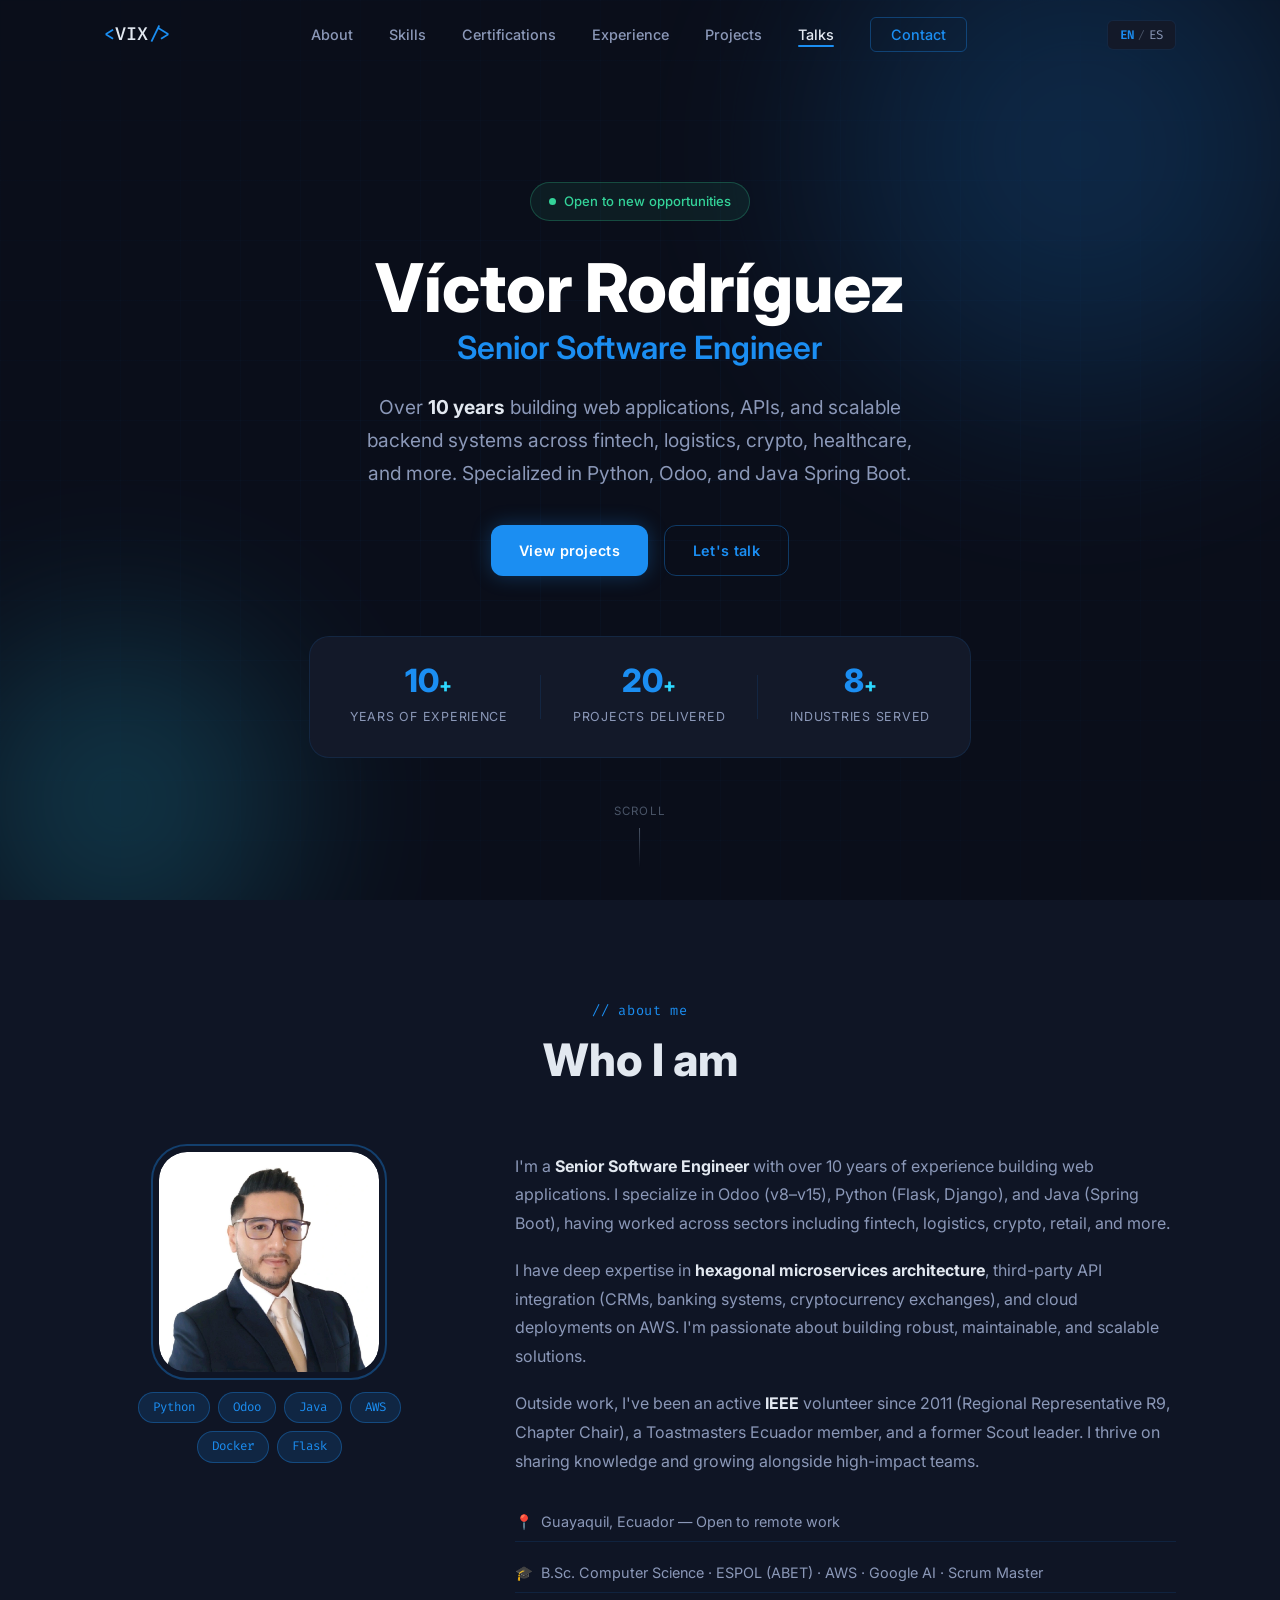
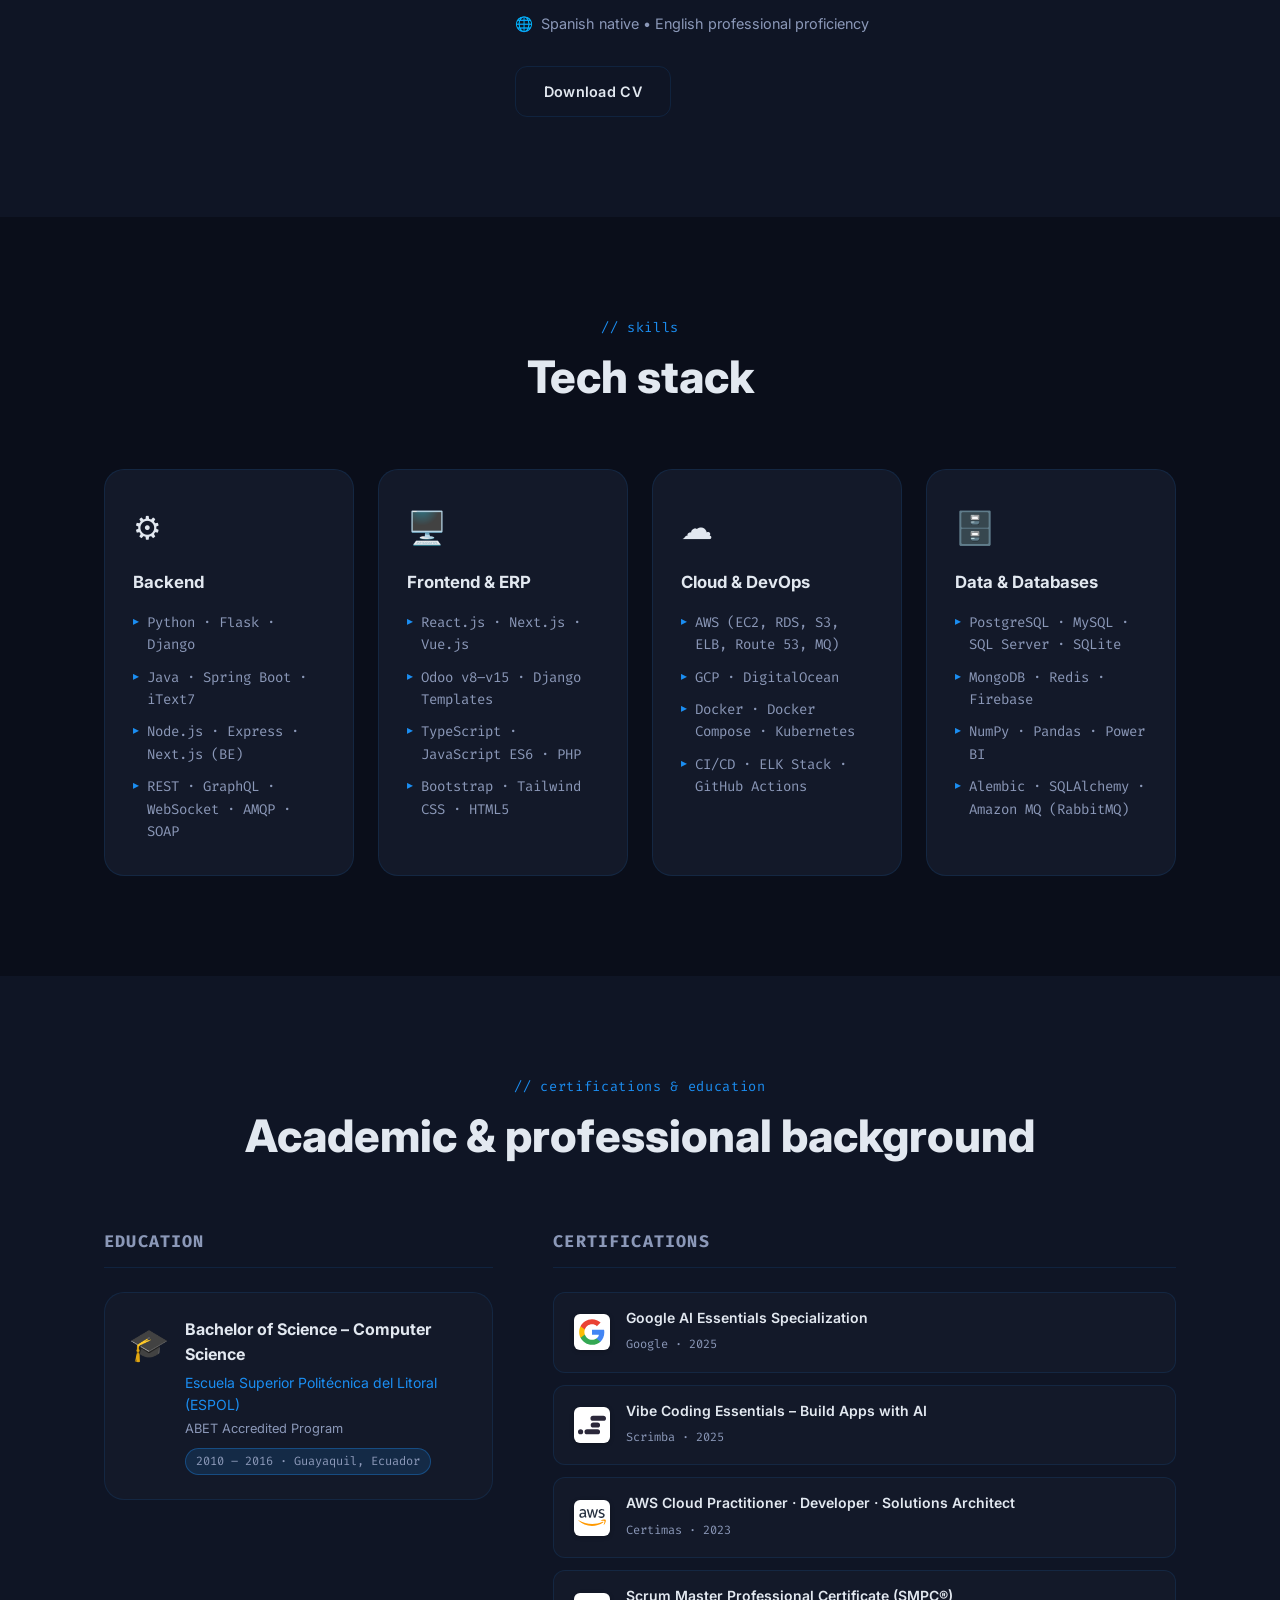
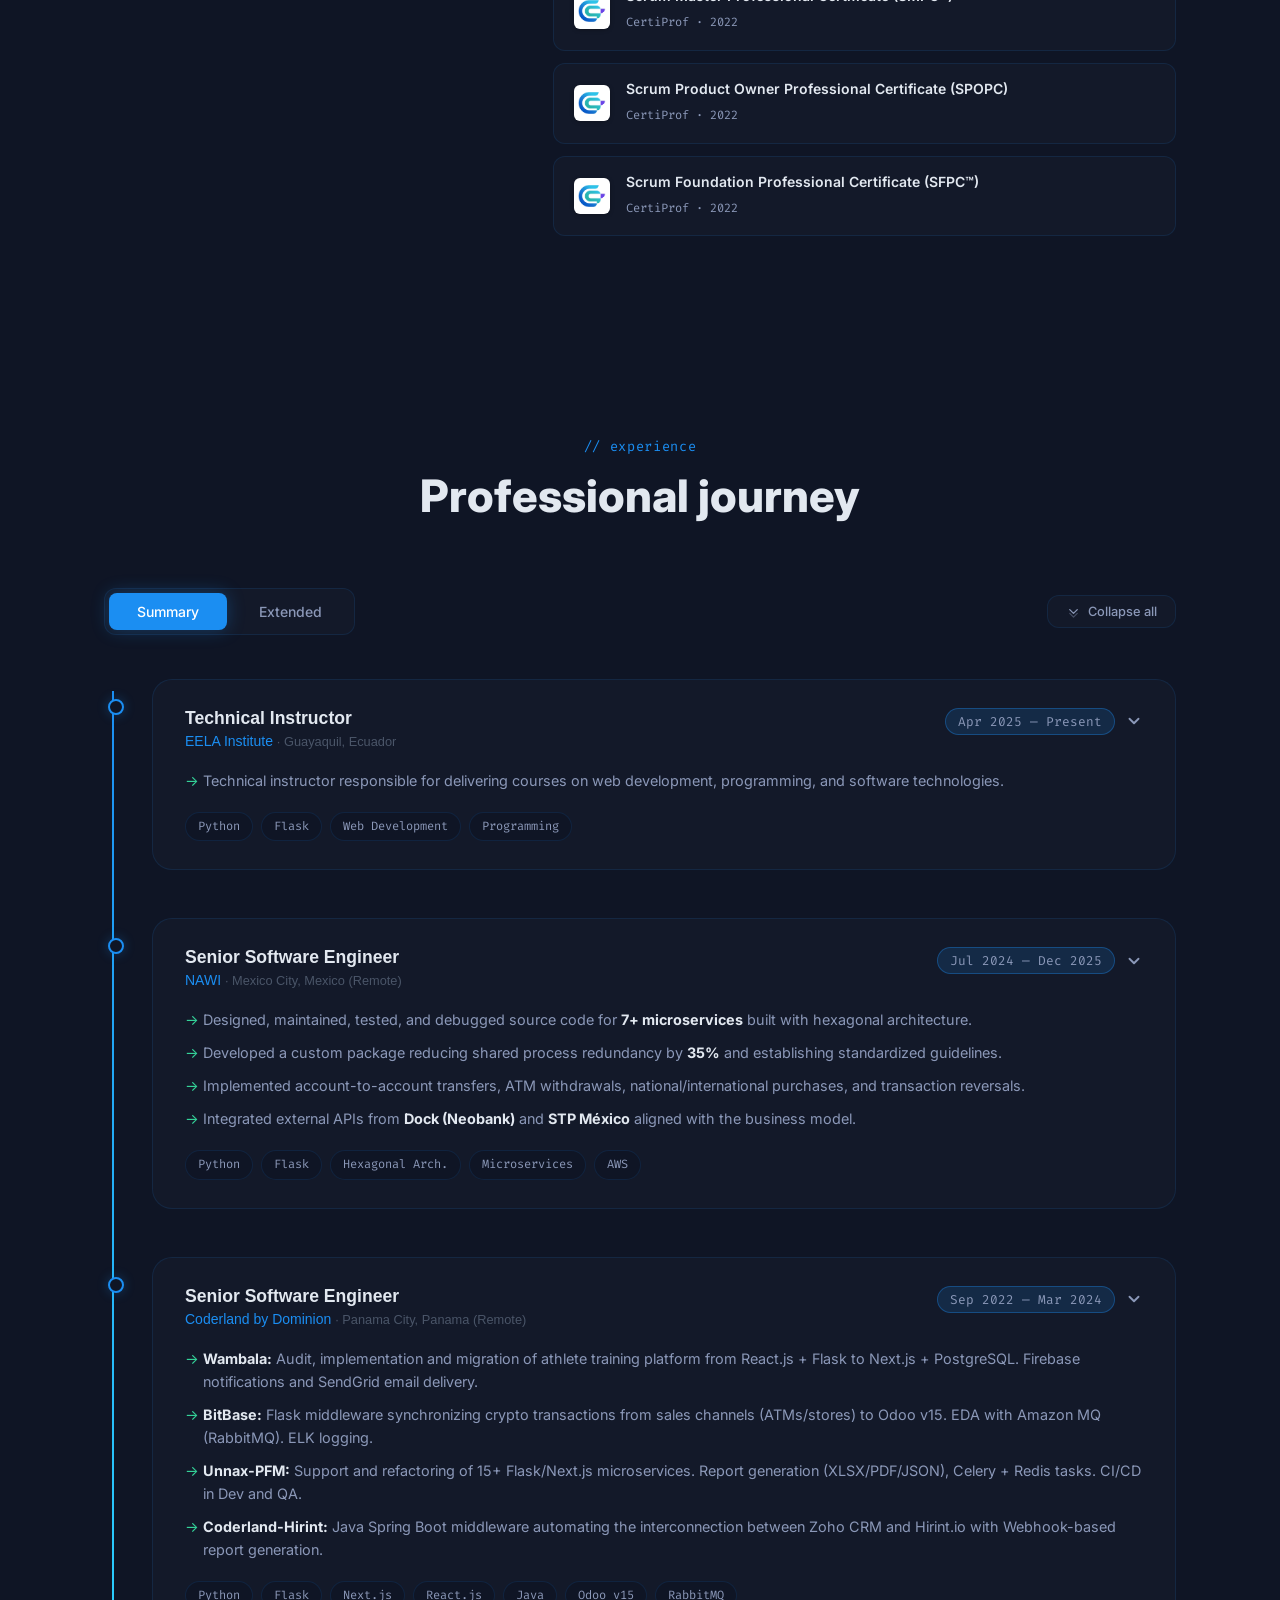
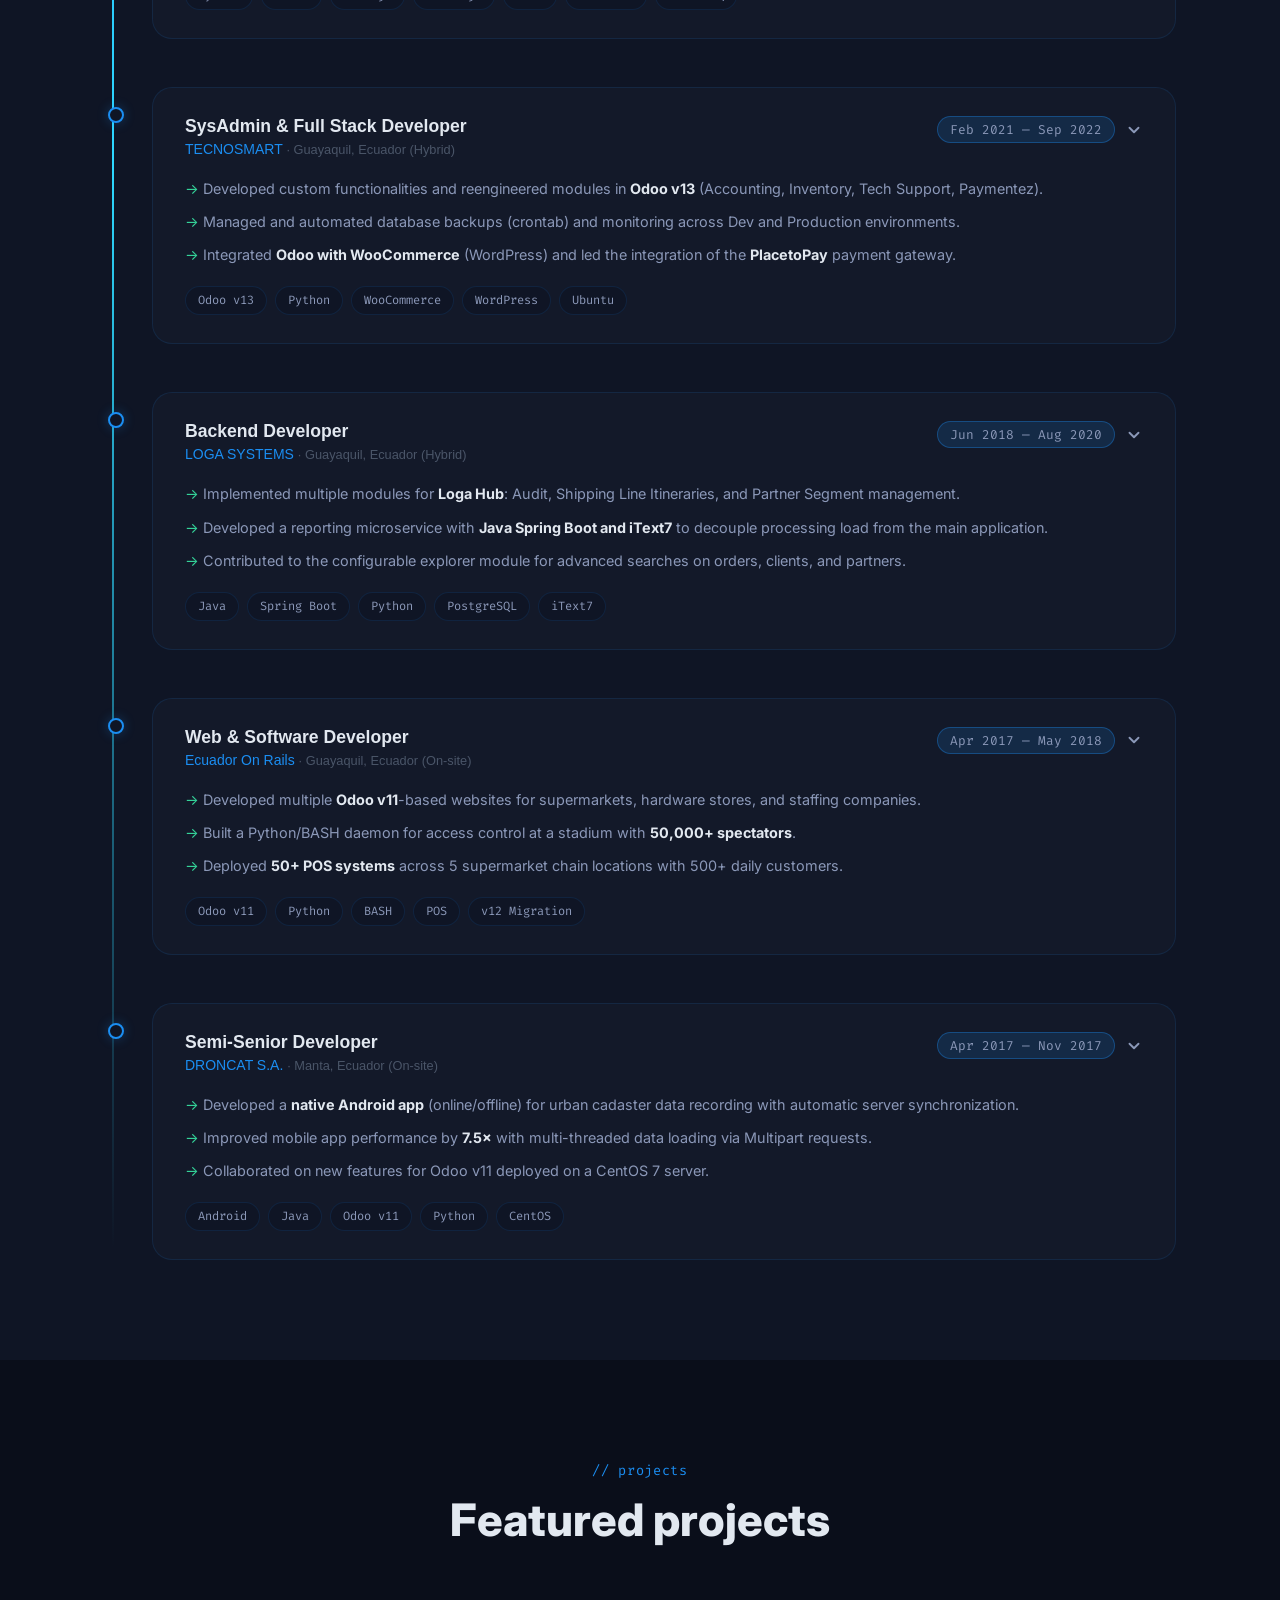
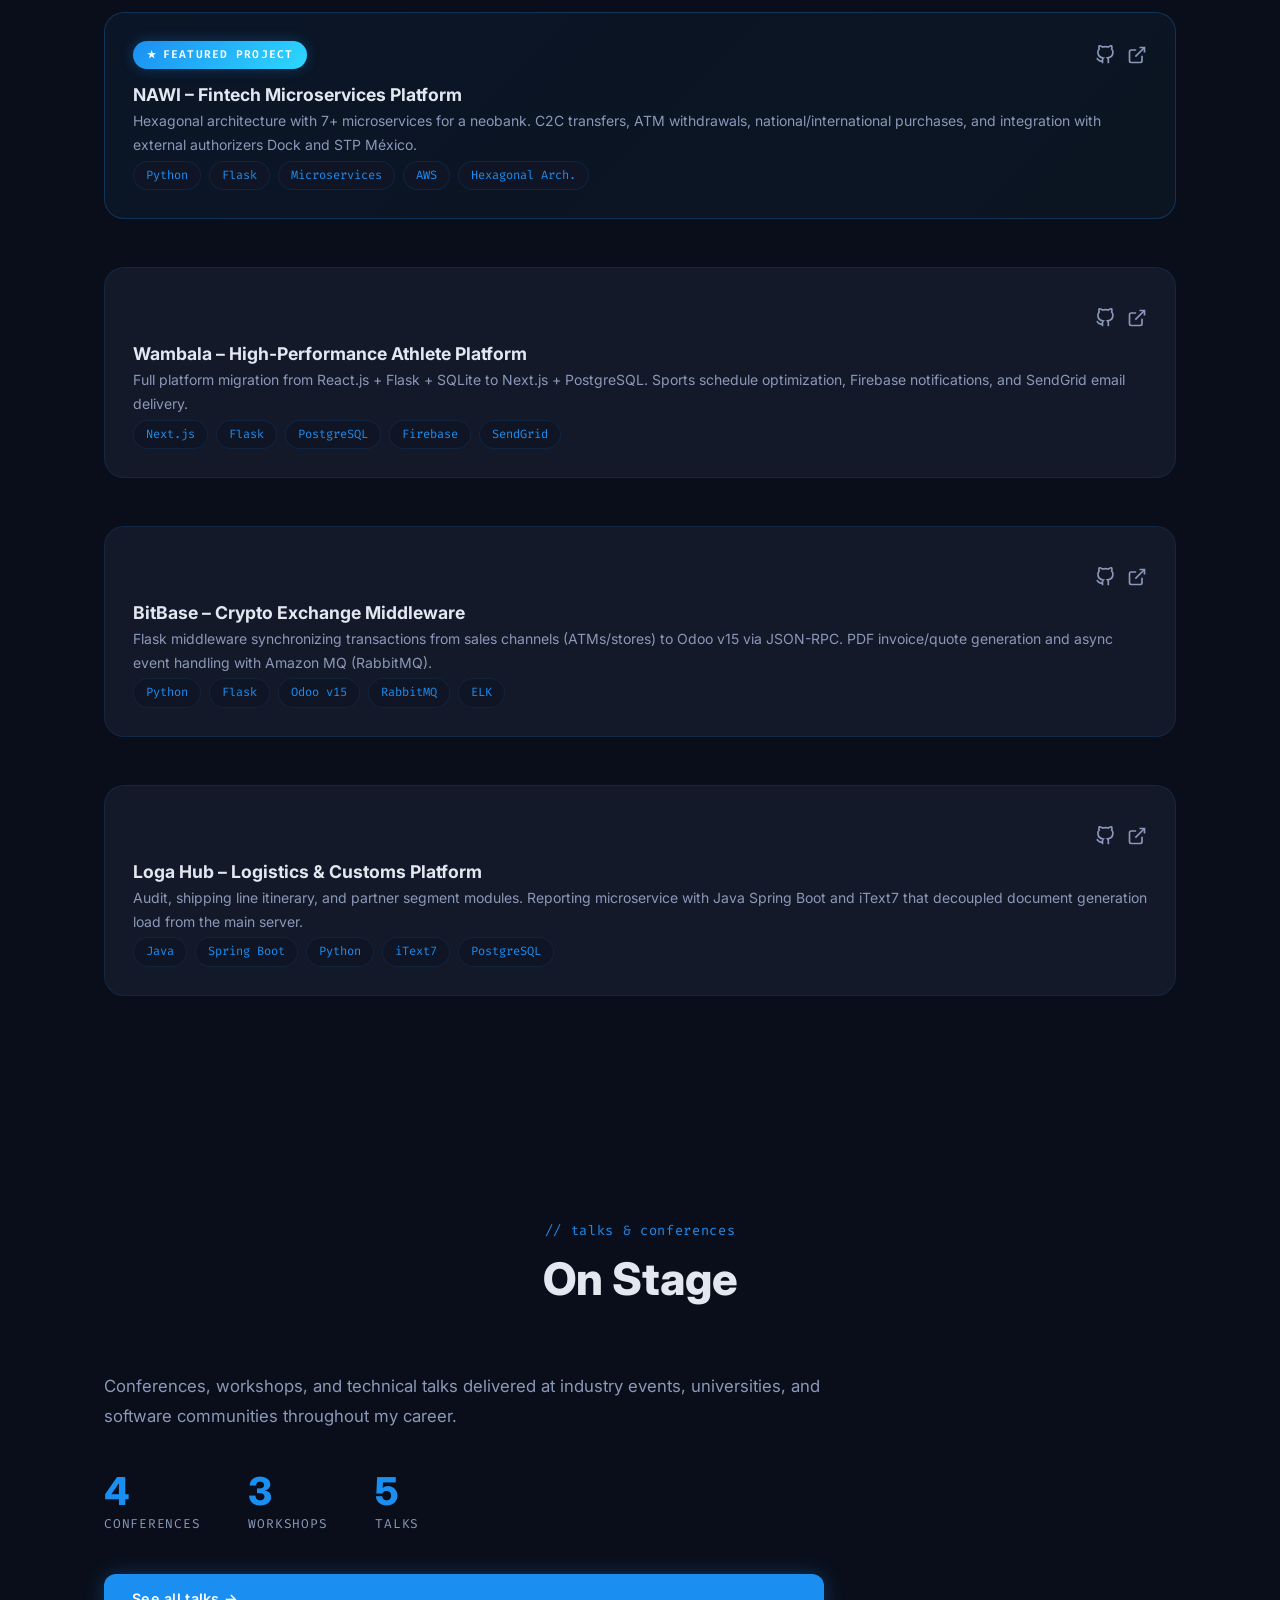
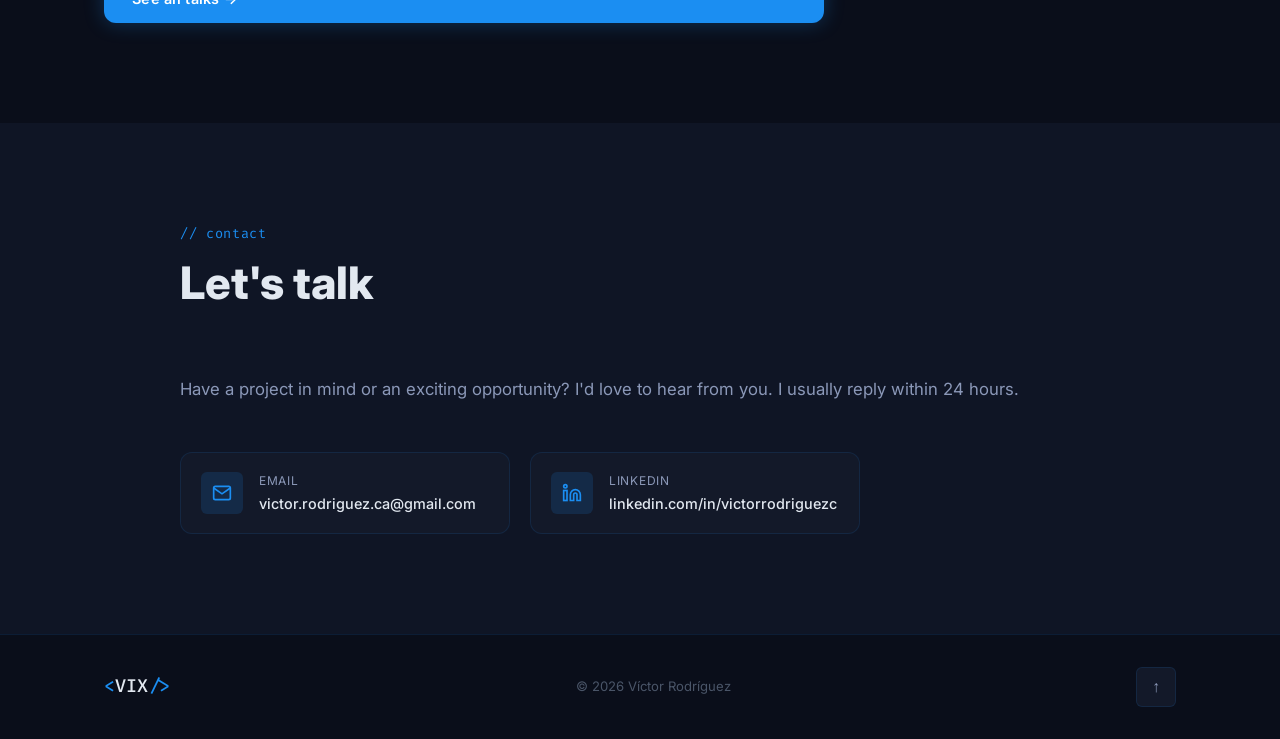
==== commit 49500399: "feat: Talk section" ====
--- a/index.html
+++ b/index.html
@@ -25,6 +25,7 @@
         <li><a href="#certs"      class="nav__link" data-i18n="nav.certs">Certificaciones</a></li>
         <li><a href="#experience" class="nav__link" data-i18n="nav.experience">Experiencia</a></li>
         <li><a href="#projects"   class="nav__link" data-i18n="nav.projects">Proyectos</a></li>
+        <li><a href="#talks"      class="nav__link" data-i18n="nav.talks">Charlas</a></li>
         <li><a href="#contact"    class="nav__link nav__link--cta" data-i18n="nav.contact">Contacto</a></li>
       </ul>
 
@@ -213,6 +214,38 @@
     </div>
   </section>
 
+  <!-- ═══════════════════════════ TALKS TEASER ═══════════════════════════ -->
+  <section class="talks-teaser" id="talks">
+    <div class="container">
+      <div class="section-header reveal">
+        <span class="section-tag" data-i18n="talks.tag">// charlas & conferencias</span>
+        <h2 class="section-title" data-i18n="talks.title">En el escenario</h2>
+      </div>
+      <div class="talks-teaser__body reveal">
+        <p class="talks-teaser__desc" data-i18n="talks.description">
+          Conferencias, talleres y charlas técnicas impartidas en eventos de la industria, universidades y comunidades de software.
+        </p>
+        <div class="talks-teaser__stats">
+          <div class="talks-teaser__stat">
+            <span class="talks-teaser__stat-num" data-i18n="talks.stat_conferences">4</span>
+            <span class="talks-teaser__stat-label" data-i18n="talks.stat_conferences_label">Conferencias</span>
+          </div>
+          <div class="talks-teaser__stat">
+            <span class="talks-teaser__stat-num" data-i18n="talks.stat_workshops">3</span>
+            <span class="talks-teaser__stat-label" data-i18n="talks.stat_workshops_label">Talleres</span>
+          </div>
+          <div class="talks-teaser__stat">
+            <span class="talks-teaser__stat-num" data-i18n="talks.stat_talks">5</span>
+            <span class="talks-teaser__stat-label" data-i18n="talks.stat_talks_label">Charlas</span>
+          </div>
+        </div>
+        <a href="talks.html" class="btn btn--primary" data-i18n="talks.cta">
+          Ver todas las charlas →
+        </a>
+      </div>
+    </div>
+  </section>
+
   <!-- ═══════════════════════════ CONTACT ═══════════════════════════ -->
   <section class="contact" id="contact">
     <div class="container">
--- a/styles.css
+++ b/styles.css
@@ -1617,3 +1617,415 @@
 .about__fact:last-child {
   border-bottom: none;
 }
+
+/* ============================================================
+   TALKS TEASER — index.html section
+   ============================================================ */
+.talks-teaser {
+  padding: 100px 0;
+}
+
+.talks-teaser__body {
+  display: flex;
+  flex-direction: column;
+  gap: 40px;
+  max-width: 720px;
+}
+
+.talks-teaser__desc {
+  font-size: 1.05rem;
+  color: var(--color-text-muted);
+  line-height: 1.8;
+}
+
+.talks-teaser__stats {
+  display: flex;
+  gap: 48px;
+  flex-wrap: wrap;
+}
+
+.talks-teaser__stat {
+  display: flex;
+  flex-direction: column;
+  gap: 4px;
+}
+
+.talks-teaser__stat-num {
+  font-size: 2.4rem;
+  font-weight: 800;
+  color: var(--color-primary);
+  line-height: 1;
+}
+
+.talks-teaser__stat-label {
+  font-size: 0.8rem;
+  color: var(--color-text-muted);
+  font-family: var(--font-mono);
+  text-transform: uppercase;
+  letter-spacing: 0.06em;
+}
+
+/* ============================================================
+   TALKS PAGE — talks.html
+   ============================================================ */
+.talks-page {
+  min-height: 100vh;
+  background: var(--color-bg);
+}
+
+.talks-hero {
+  padding: 120px 0 60px;
+  border-bottom: 1px solid var(--color-border);
+}
+
+.talks-hero__back {
+  display: inline-flex;
+  align-items: center;
+  gap: 6px;
+  font-size: 0.85rem;
+  color: var(--color-text-muted);
+  font-family: var(--font-mono);
+  margin-bottom: 32px;
+  transition: color var(--transition);
+}
+
+.talks-hero__back:hover {
+  color: var(--color-primary);
+}
+
+.talks-hero__tag {
+  font-family: var(--font-mono);
+  font-size: 0.8rem;
+  color: var(--color-primary);
+  display: block;
+  margin-bottom: 12px;
+}
+
+.talks-hero__title {
+  font-size: clamp(2rem, 5vw, 3.2rem);
+  font-weight: 800;
+  color: var(--color-text);
+  line-height: 1.1;
+  margin-bottom: 16px;
+}
+
+.talks-hero__subtitle {
+  font-size: 1rem;
+  color: var(--color-text-muted);
+  max-width: 620px;
+  line-height: 1.7;
+}
+
+/* Filter bar */
+.talks-filters {
+  padding: 32px 0;
+  display: flex;
+  gap: 8px;
+  flex-wrap: wrap;
+  align-items: center;
+}
+
+.talks-filter-btn {
+  padding: 8px 20px;
+  border: 1px solid var(--color-border);
+  border-radius: 100px;
+  background: transparent;
+  color: var(--color-text-muted);
+  font-family: var(--font-sans);
+  font-size: 0.85rem;
+  font-weight: 500;
+  cursor: pointer;
+  transition: var(--transition);
+}
+
+.talks-filter-btn:hover {
+  border-color: var(--color-primary);
+  color: var(--color-primary);
+}
+
+.talks-filter-btn.active {
+  background: var(--color-primary);
+  border-color: var(--color-primary);
+  color: #fff;
+  box-shadow: 0 0 16px var(--color-primary-glow);
+}
+
+/* Talks grid */
+.talks-grid {
+  display: flex;
+  flex-direction: column;
+  gap: 20px;
+  padding-bottom: 80px;
+}
+
+/* Talk card — horizontal layout */
+.talk-card {
+  background: var(--color-bg-card);
+  border: 1px solid var(--color-border);
+  border-radius: var(--radius-lg);
+  overflow: hidden;
+  display: flex;
+  flex-direction: row;
+  transition: var(--transition);
+}
+
+.talk-card:hover {
+  border-color: var(--color-border-hover);
+  box-shadow: var(--shadow-card);
+}
+
+/* Thumbnail — left column */
+.talk-card__thumbnail {
+  position: relative;
+  width: 280px;
+  flex-shrink: 0;
+  overflow: hidden;
+}
+
+.talk-card__thumbnail img {
+  width: 100%;
+  height: 100%;
+  object-fit: cover;
+  transition: transform 0.4s ease;
+  display: block;
+}
+
+.talk-card:hover .talk-card__thumbnail img {
+  transform: scale(1.04);
+}
+
+.talk-card__play {
+  position: absolute;
+  inset: 0;
+  display: flex;
+  align-items: center;
+  justify-content: center;
+  background: rgba(0, 0, 0, 0.4);
+  opacity: 0;
+  transition: opacity 0.3s ease;
+}
+
+.talk-card:hover .talk-card__play {
+  opacity: 1;
+}
+
+.talk-card__play svg {
+  width: 56px;
+  height: 56px;
+  filter: drop-shadow(0 2px 10px rgba(0,0,0,0.6));
+}
+
+/* Body — right column */
+.talk-card__body {
+  padding: 28px 32px;
+  display: flex;
+  flex-direction: column;
+  gap: 14px;
+  flex: 1;
+  min-width: 0;
+}
+
+.talk-card__header {
+  display: flex;
+  justify-content: space-between;
+  align-items: flex-start;
+  gap: 12px;
+}
+
+.talk-card__badge {
+  display: inline-flex;
+  align-items: center;
+  gap: 6px;
+  padding: 4px 12px;
+  border-radius: 100px;
+  font-size: 0.72rem;
+  font-family: var(--font-mono);
+  font-weight: 600;
+  text-transform: uppercase;
+  letter-spacing: 0.05em;
+  white-space: nowrap;
+}
+
+.talk-card__badge--conference {
+  background: rgba(27, 142, 242, 0.15);
+  color: var(--color-primary);
+  border: 1px solid rgba(27, 142, 242, 0.3);
+}
+
+.talk-card__badge--workshop {
+  background: rgba(52, 211, 153, 0.12);
+  color: var(--color-accent-2);
+  border: 1px solid rgba(52, 211, 153, 0.3);
+}
+
+.talk-card__badge--talk {
+  background: rgba(45, 216, 255, 0.1);
+  color: var(--color-accent);
+  border: 1px solid rgba(45, 216, 255, 0.25);
+}
+
+.talk-card__year {
+  font-size: 0.8rem;
+  font-family: var(--font-mono);
+  color: var(--color-text-faint);
+  white-space: nowrap;
+}
+
+/* Modality badge */
+.talk-card__modality {
+  display: inline-flex;
+  align-items: center;
+  gap: 5px;
+  padding: 3px 10px;
+  border-radius: 100px;
+  font-size: 0.72rem;
+  font-family: var(--font-mono);
+  font-weight: 500;
+  white-space: nowrap;
+  background: rgba(255, 255, 255, 0.05);
+  border: 1px solid var(--color-border);
+  color: var(--color-text-muted);
+}
+
+.talk-card__modality svg {
+  width: 11px;
+  height: 11px;
+  opacity: 0.7;
+}
+
+.talk-card__title {
+  font-size: 1.05rem;
+  font-weight: 700;
+  color: var(--color-text);
+  line-height: 1.4;
+}
+
+.talk-card__event {
+  font-size: 0.875rem;
+  color: var(--color-primary);
+  font-weight: 500;
+}
+
+.talk-card__meta {
+  display: flex;
+  flex-wrap: wrap;
+  gap: 12px;
+}
+
+.talk-card__meta-item {
+  display: flex;
+  align-items: center;
+  gap: 5px;
+  font-size: 0.8rem;
+  color: var(--color-text-muted);
+}
+
+.talk-card__meta-item svg {
+  width: 13px;
+  height: 13px;
+  flex-shrink: 0;
+  opacity: 0.6;
+}
+
+.talk-card__desc {
+  font-size: 0.875rem;
+  color: var(--color-text-muted);
+  line-height: 1.65;
+  flex: 1;
+}
+
+.talk-card__topics {
+  display: flex;
+  flex-wrap: wrap;
+  gap: 6px;
+}
+
+.talk-card__topic {
+  padding: 3px 10px;
+  background: var(--color-bg-2);
+  border: 1px solid var(--color-border);
+  border-radius: 100px;
+  font-size: 0.72rem;
+  font-family: var(--font-mono);
+  color: var(--color-text-muted);
+}
+
+.talk-card__links {
+  display: flex;
+  gap: 10px;
+  flex-wrap: wrap;
+  padding-top: 4px;
+  border-top: 1px solid var(--color-border);
+  margin-top: auto;
+}
+
+.talk-card__link {
+  display: inline-flex;
+  align-items: center;
+  gap: 5px;
+  font-size: 0.8rem;
+  color: var(--color-primary);
+  font-weight: 500;
+  transition: color var(--transition);
+}
+
+.talk-card__link:hover {
+  color: var(--color-accent);
+}
+
+.talk-card__link svg {
+  width: 13px;
+  height: 13px;
+}
+
+/* Empty state */
+.talks-empty {
+  grid-column: 1 / -1;
+  display: flex;
+  flex-direction: column;
+  align-items: center;
+  justify-content: center;
+  padding: 80px 24px;
+  text-align: center;
+  gap: 16px;
+}
+
+.talks-empty__icon {
+  font-size: 3rem;
+  opacity: 0.4;
+}
+
+.talks-empty__title {
+  font-size: 1.2rem;
+  font-weight: 700;
+  color: var(--color-text-muted);
+}
+
+.talks-empty__desc {
+  font-size: 0.9rem;
+  color: var(--color-text-faint);
+  max-width: 360px;
+}
+
+@media (max-width: 768px) {
+  .talk-card {
+    flex-direction: column;
+  }
+  .talk-card__thumbnail {
+    width: 100%;
+    aspect-ratio: 16 / 9;
+    height: auto;
+  }
+  .talk-card__body {
+    padding: 20px;
+  }
+}
+
+@media (max-width: 640px) {
+  .talks-teaser__stats {
+    gap: 32px;
+  }
+  .talks-hero {
+    padding: 100px 0 40px;
+  }
+}
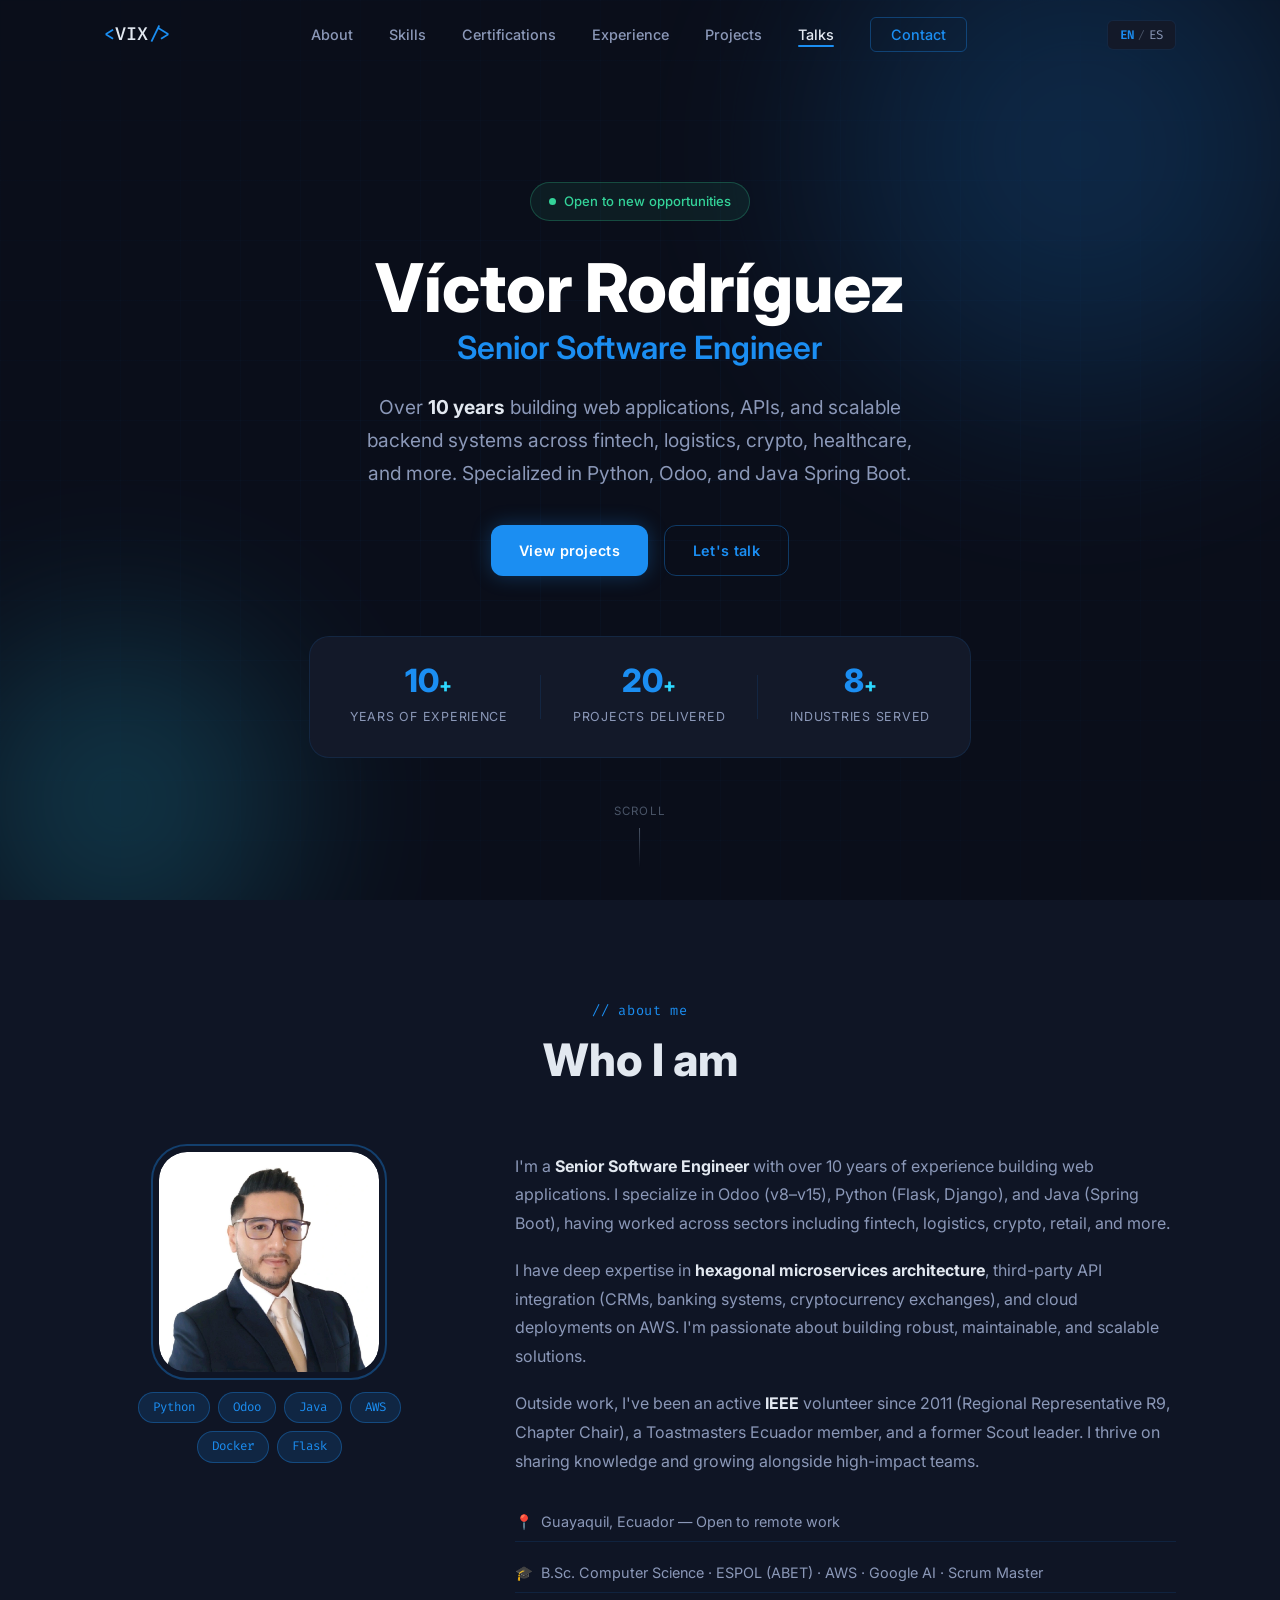
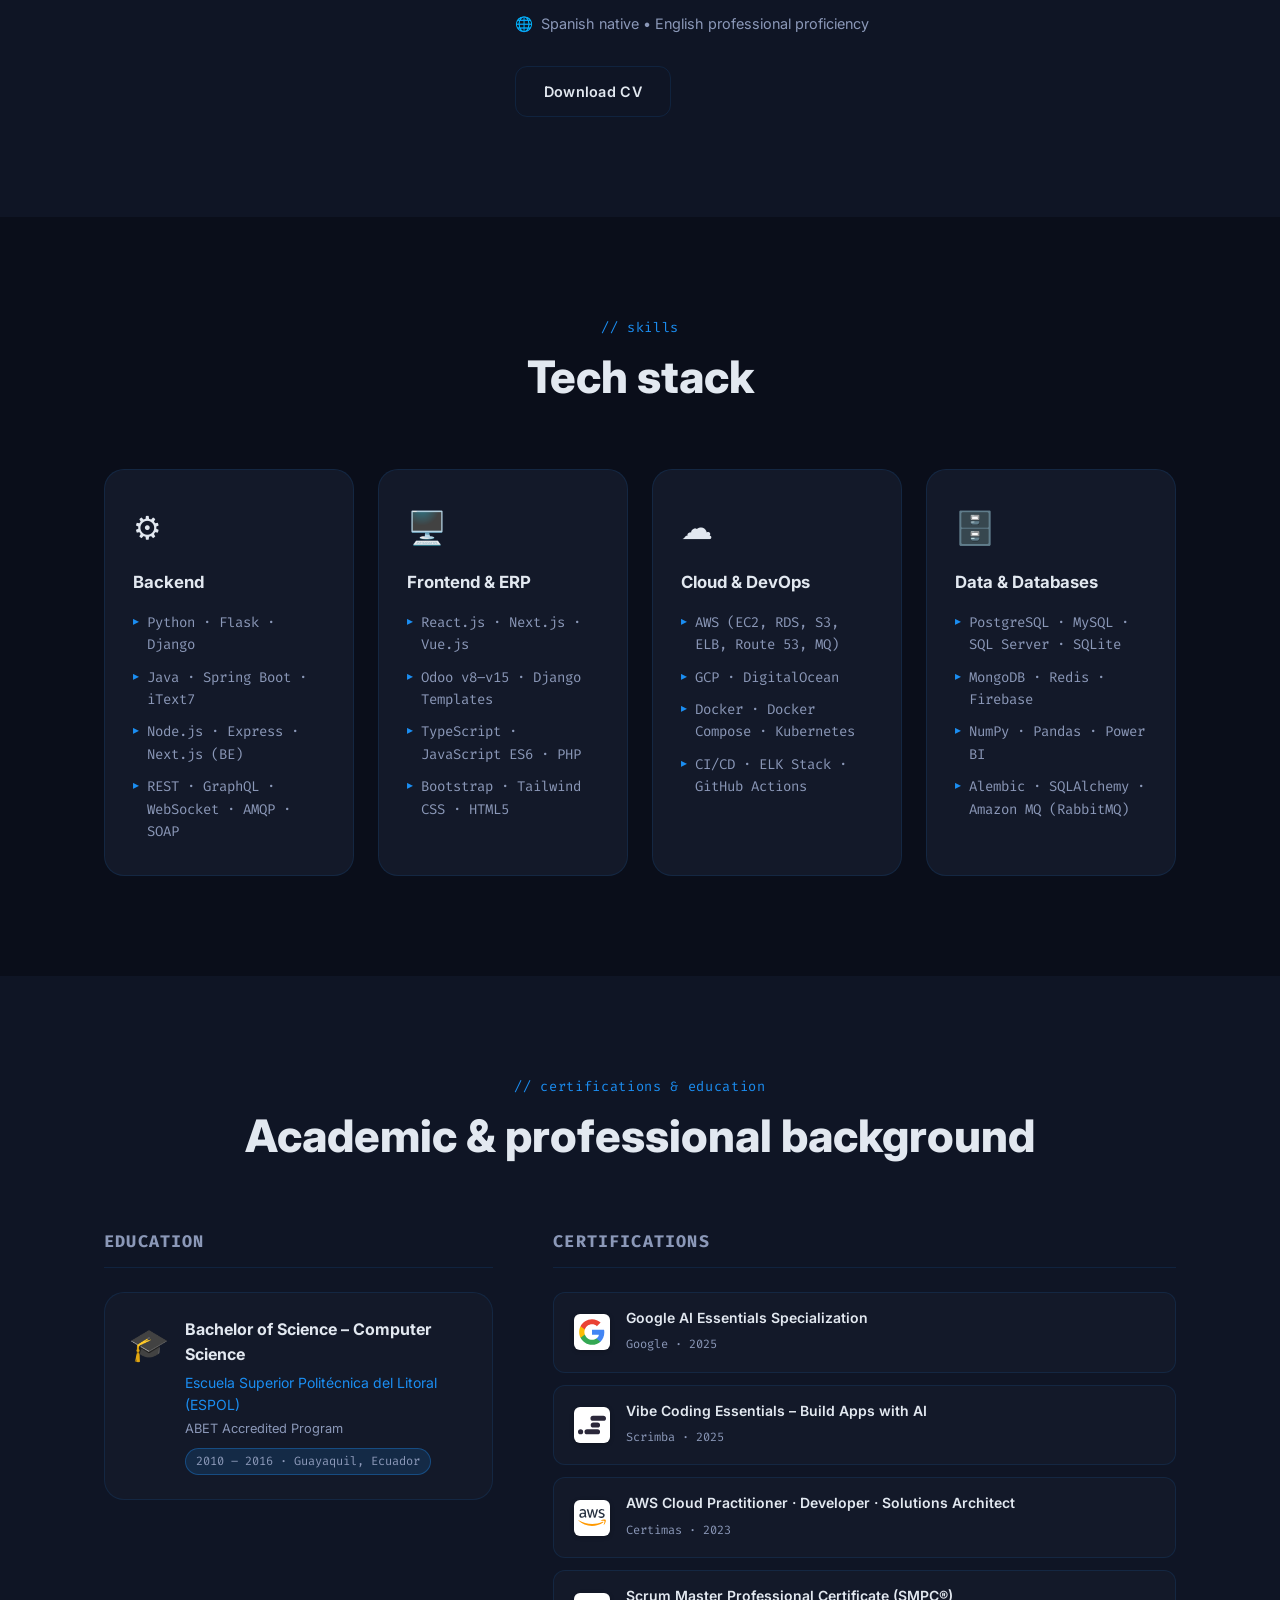
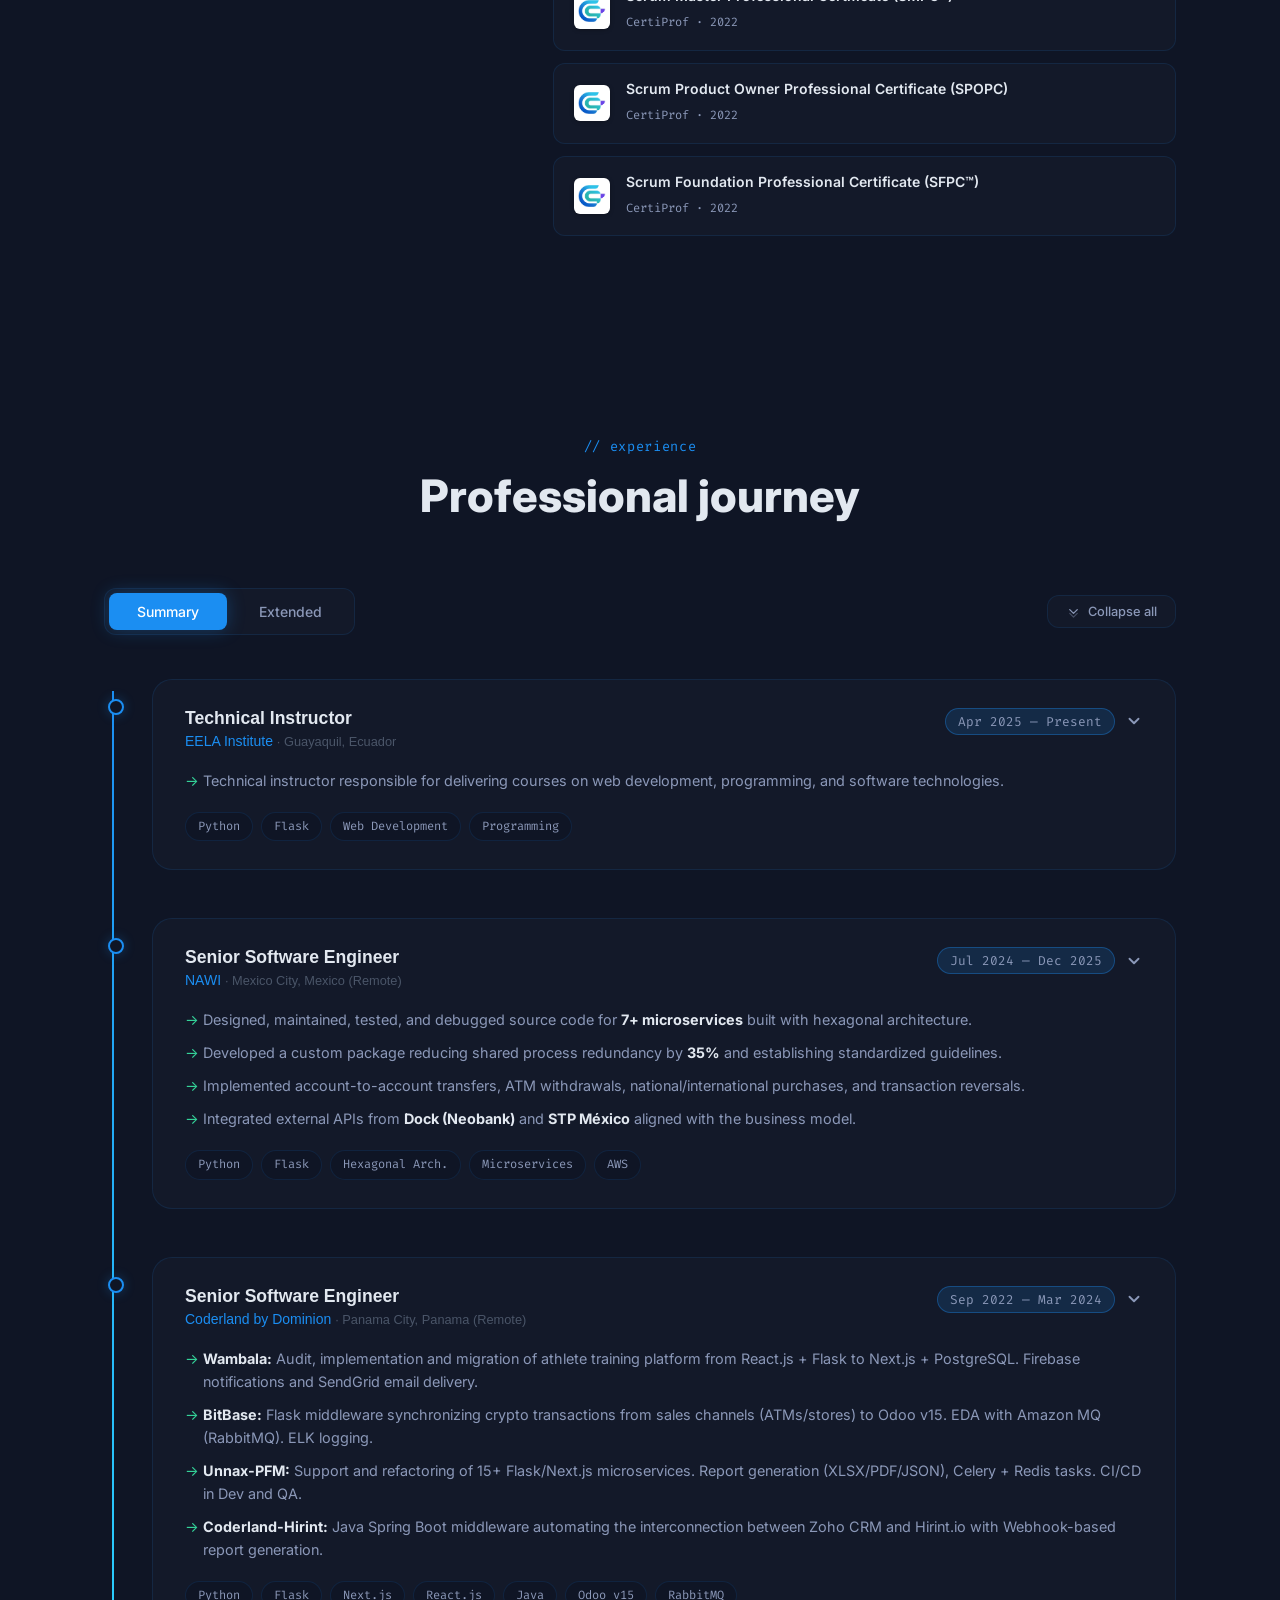
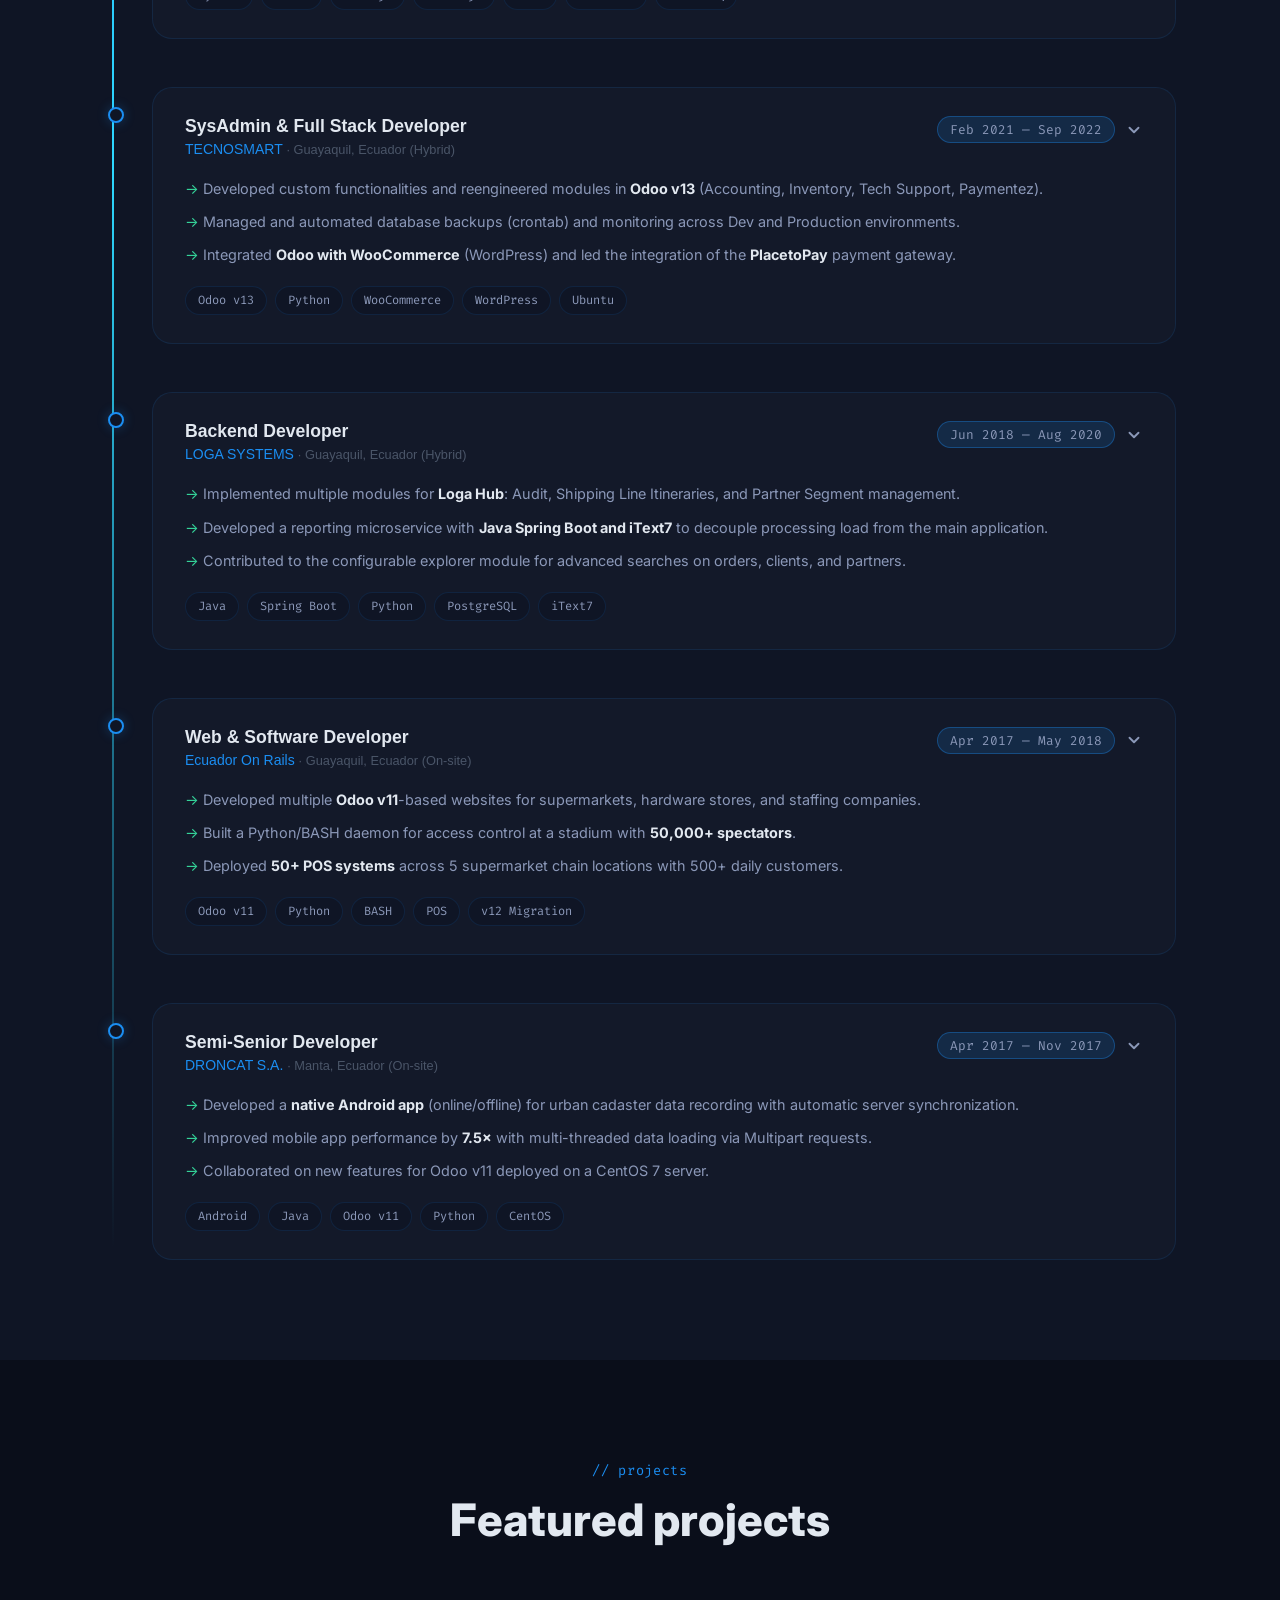
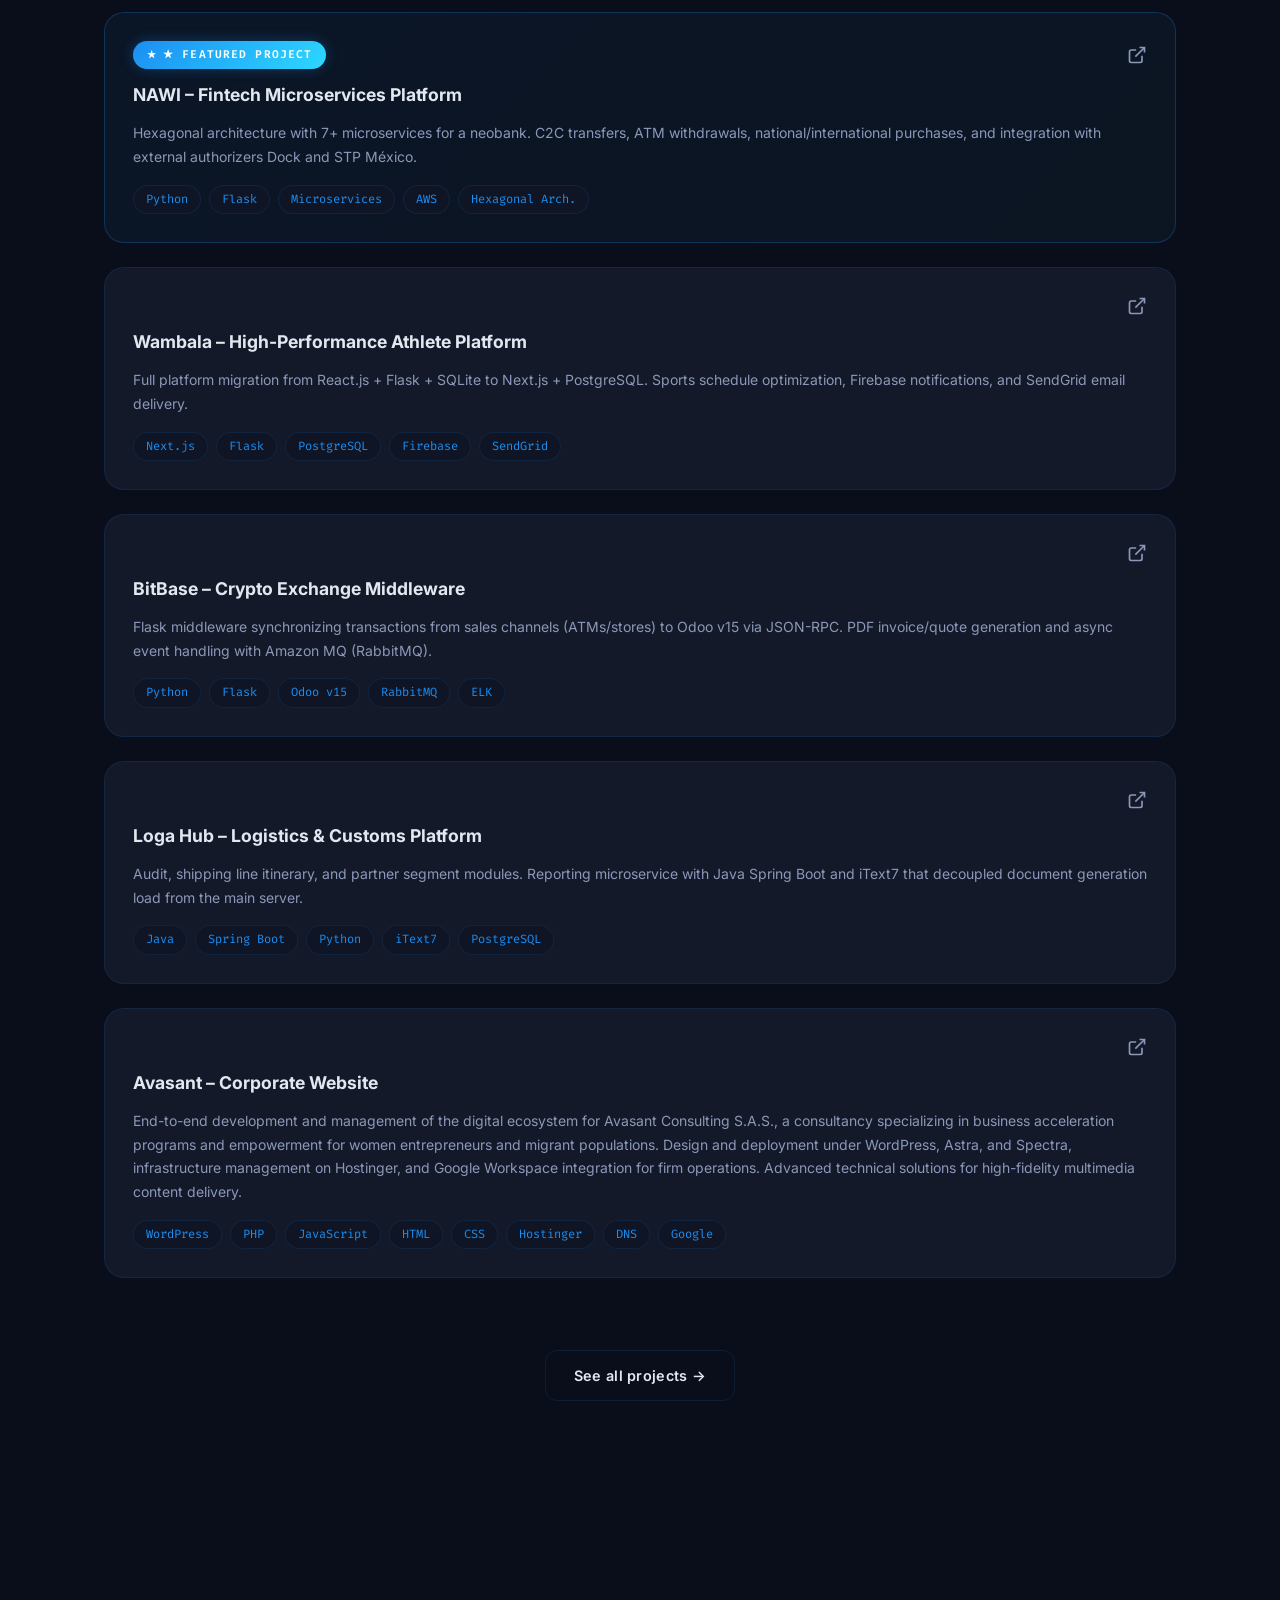
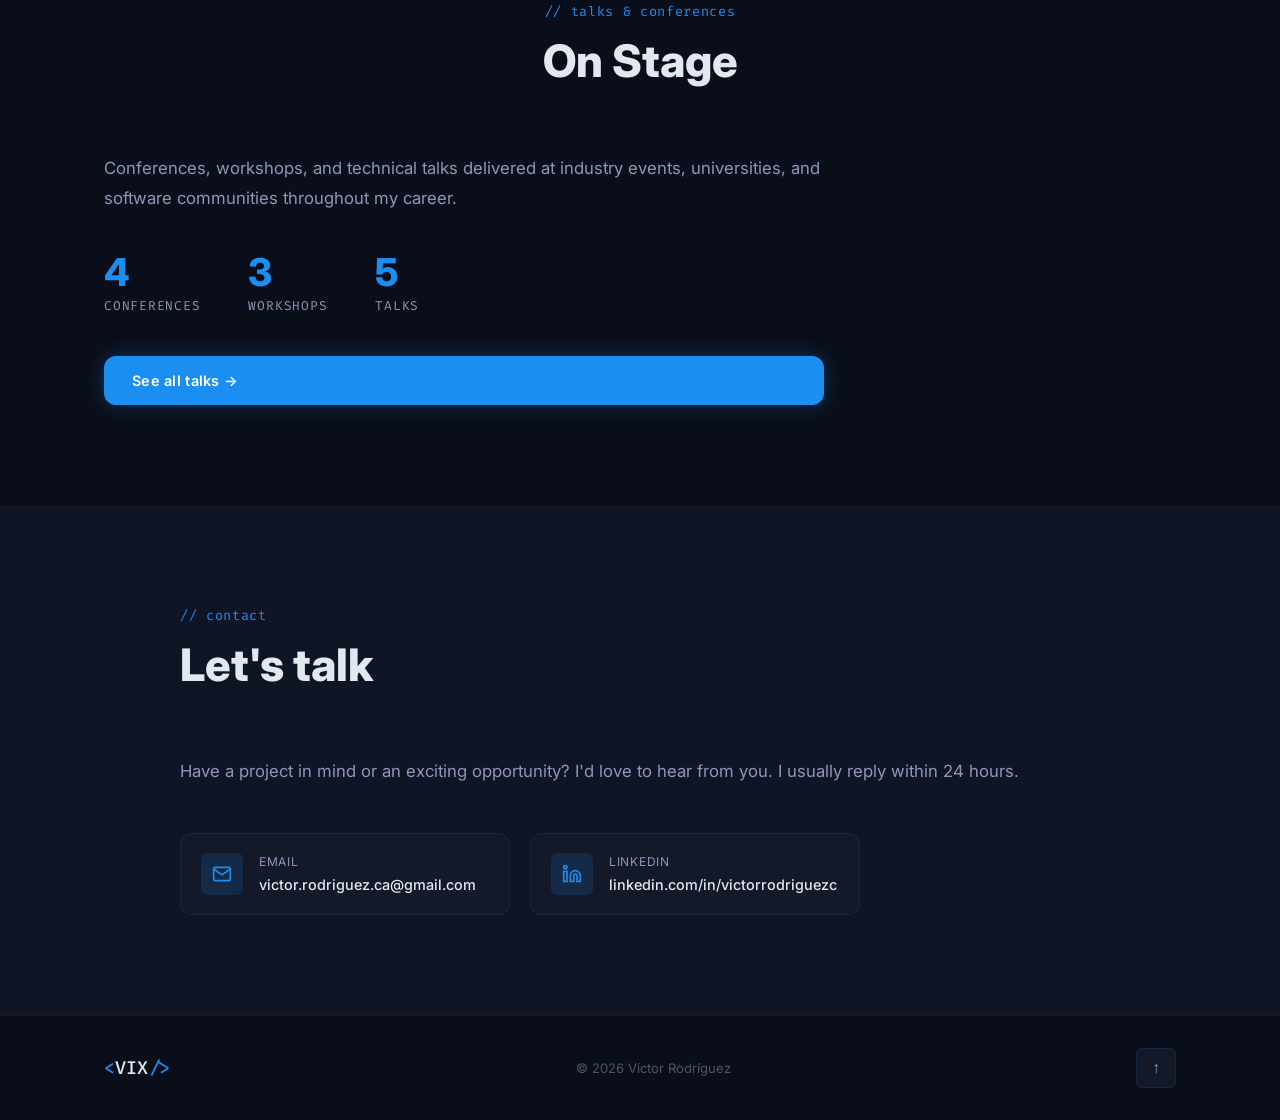
==== commit 9f574805: "add: Project - Avasant Consulting" ====
--- a/index.html
+++ b/index.html
@@ -209,8 +209,13 @@
         <span class="section-tag" data-i18n="projects.tag">// proyectos</span>
         <h2 class="section-title" data-i18n="projects.title">Proyectos destacados</h2>
       </div>
-      <!-- Dynamically rendered by i18n.js -->
-      <div class="projects__grid" id="projectsGrid"></div>
+      <!-- Dynamically rendered by i18n.js — data-limit caps visible cards -->
+      <div class="projects__grid" id="projectsGrid" data-limit="5"></div>
+      <div class="projects__cta reveal">
+        <a href="projects.html" class="btn btn--outline" data-i18n="projects.view_all">
+          Ver todos los proyectos →
+        </a>
+      </div>
     </div>
   </section>
 
--- a/styles.css
+++ b/styles.css
@@ -919,6 +919,60 @@
   display: grid;
   grid-template-columns: 1fr;
   gap: 24px;
+}
+
+.projects__cta {
+  margin-top: 48px;
+  text-align: center;
+}
+
+/* Projects page hero */
+.projects-hero {
+  padding: 120px 0 60px;
+  border-bottom: 1px solid var(--color-border);
+}
+
+.projects-hero__back {
+  display: inline-flex;
+  align-items: center;
+  gap: 6px;
+  font-size: 0.85rem;
+  color: var(--color-text-muted);
+  font-family: var(--font-mono);
+  margin-bottom: 32px;
+  transition: color var(--transition);
+}
+
+.projects-hero__back:hover { color: var(--color-primary); }
+
+.projects-hero__tag {
+  font-family: var(--font-mono);
+  font-size: 0.8rem;
+  color: var(--color-primary);
+  display: block;
+  margin-bottom: 12px;
+}
+
+.projects-hero__title {
+  font-size: clamp(2rem, 5vw, 3.2rem);
+  font-weight: 800;
+  color: var(--color-text);
+  line-height: 1.1;
+  margin-bottom: 16px;
+}
+
+.projects-hero__subtitle {
+  font-size: 1rem;
+  color: var(--color-text-muted);
+  max-width: 620px;
+  line-height: 1.7;
+}
+
+.projects-all__grid {
+  display: grid;
+  grid-template-columns: 1fr;
+  gap: 24px;
+  padding: 48px 0 80px;
 }
 
 .project-card {
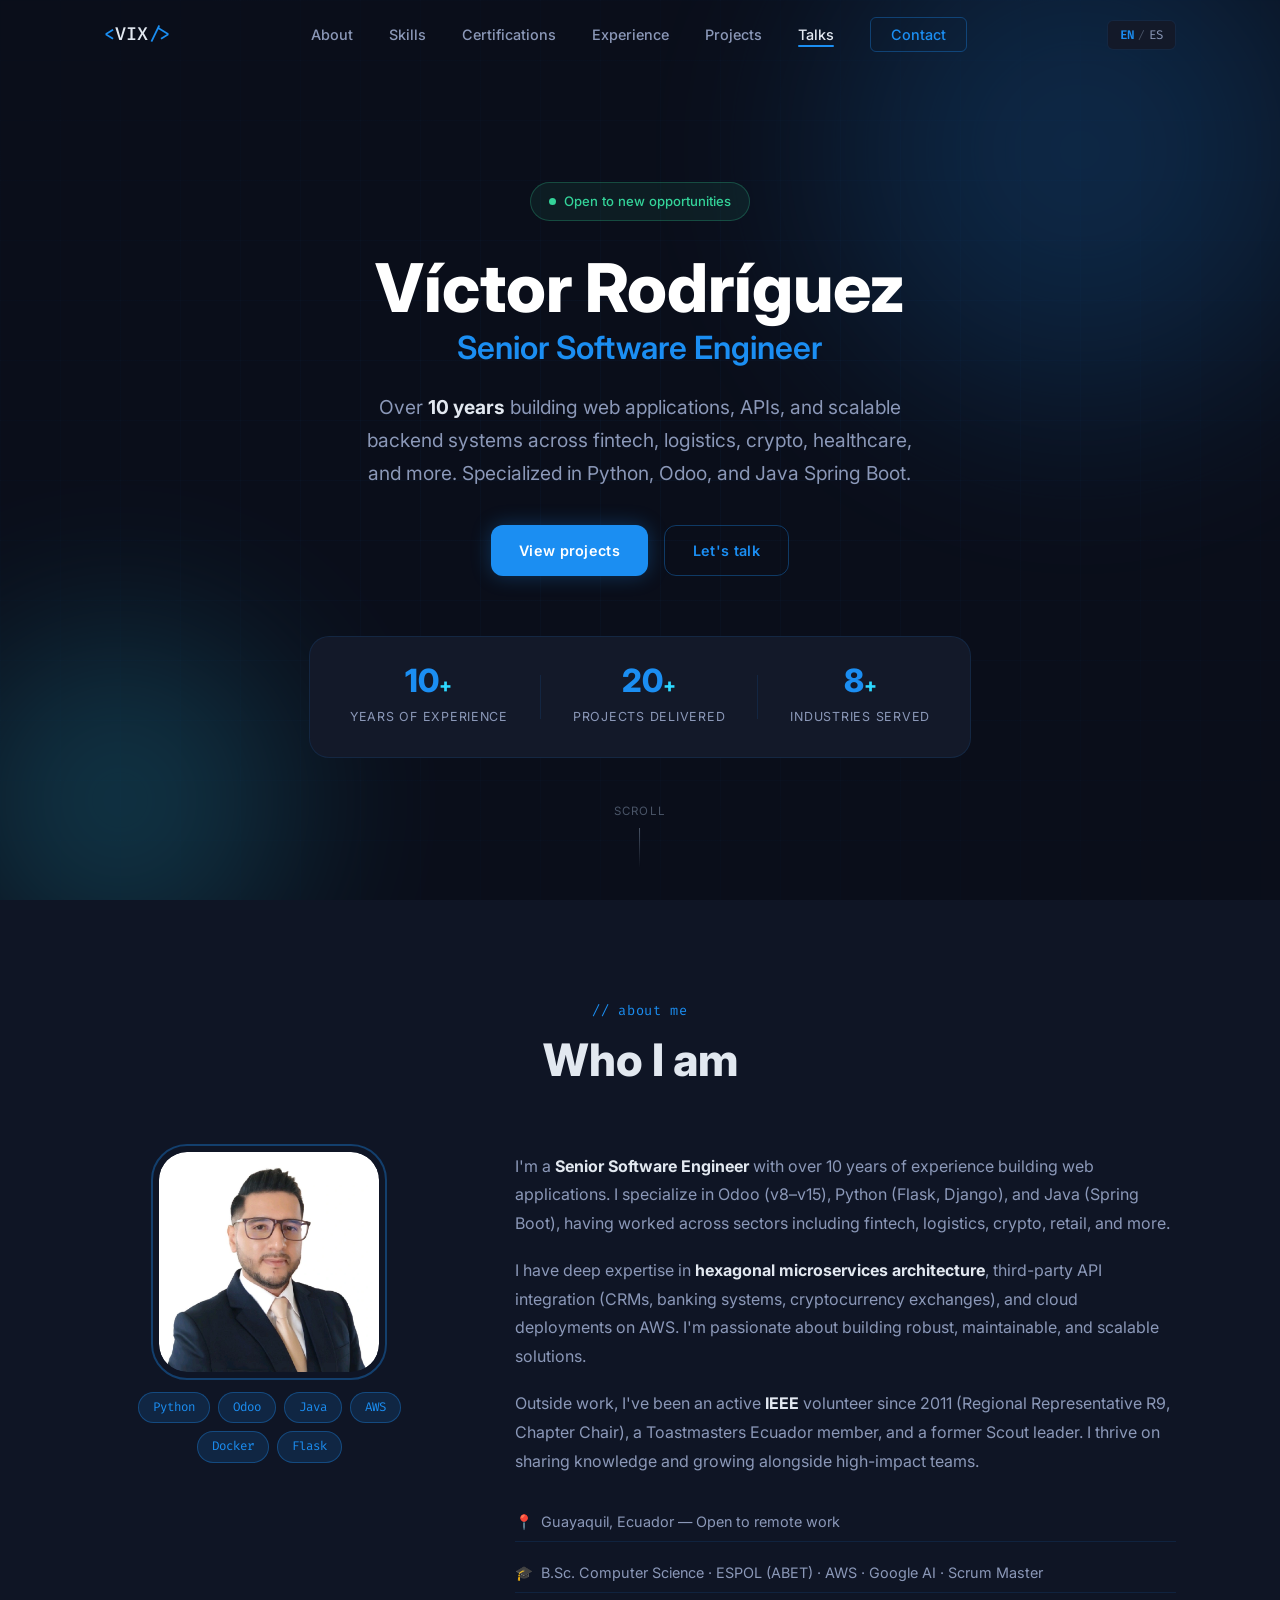
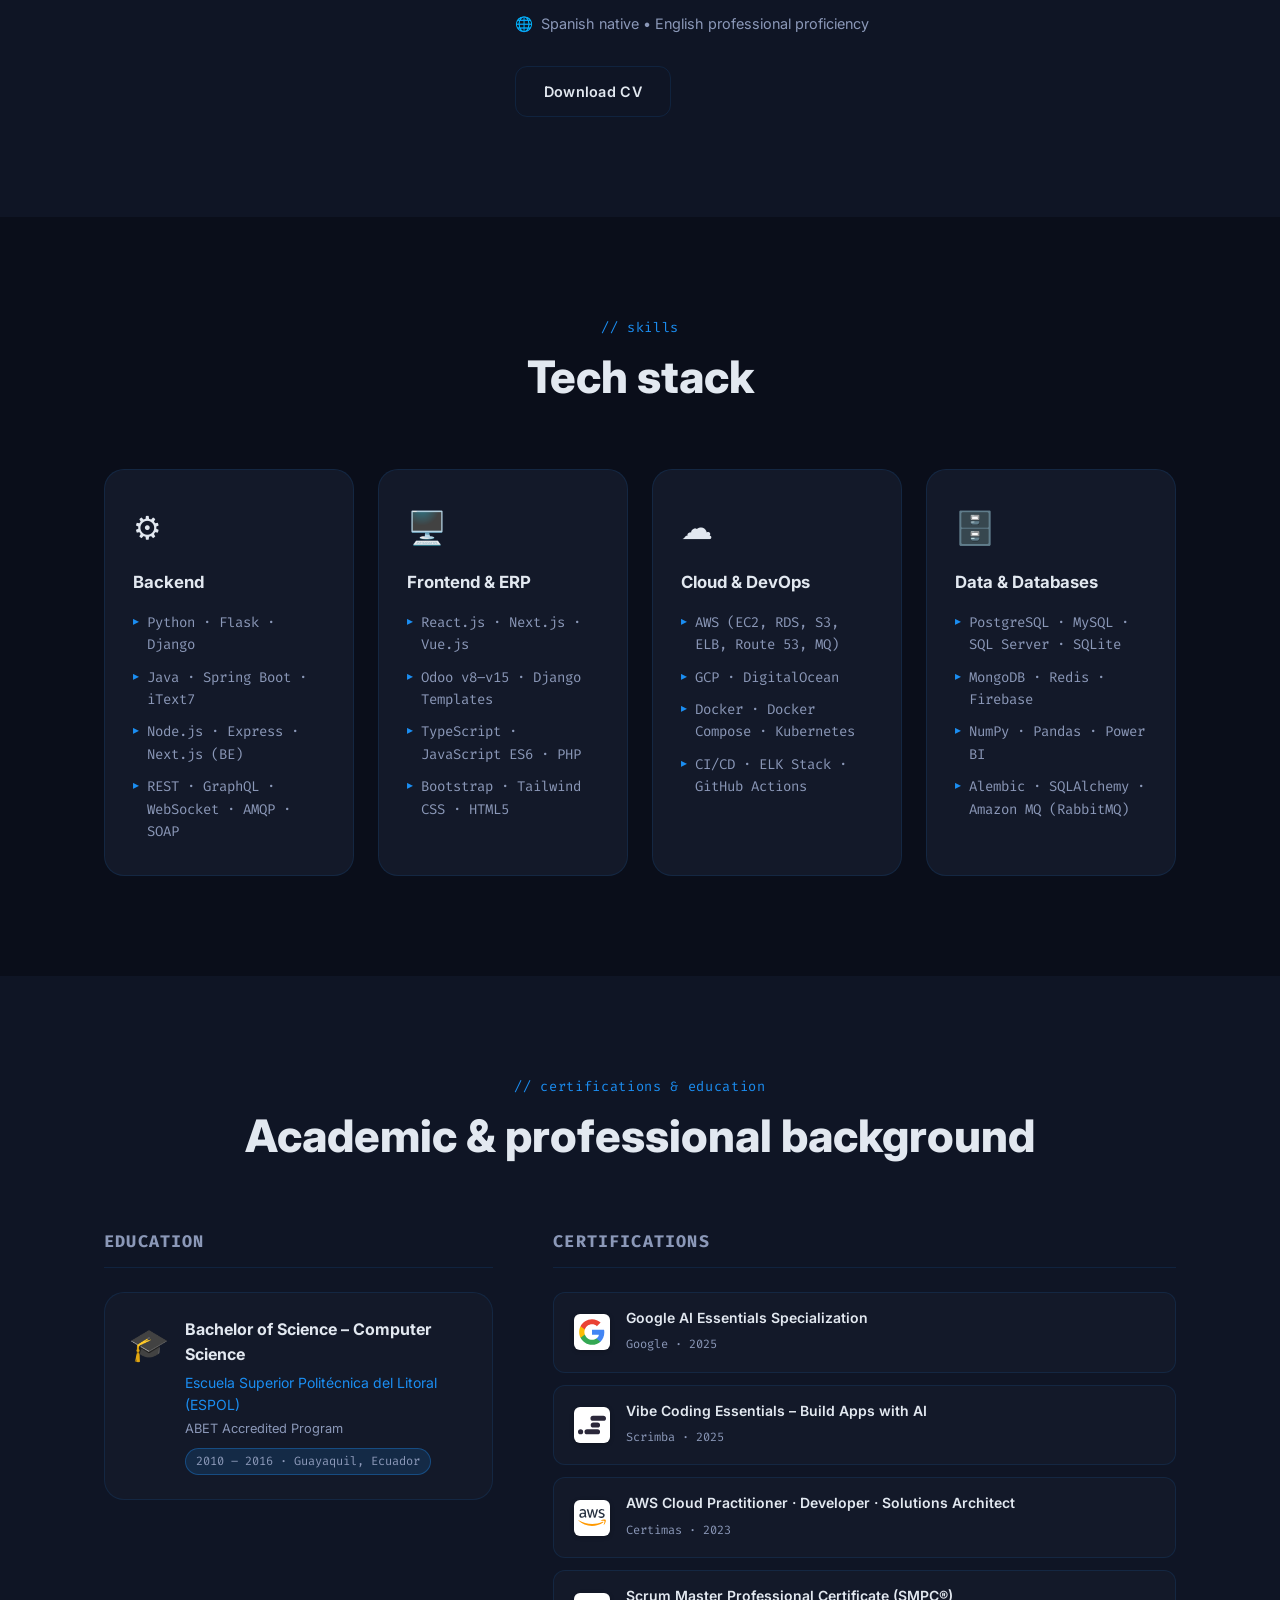
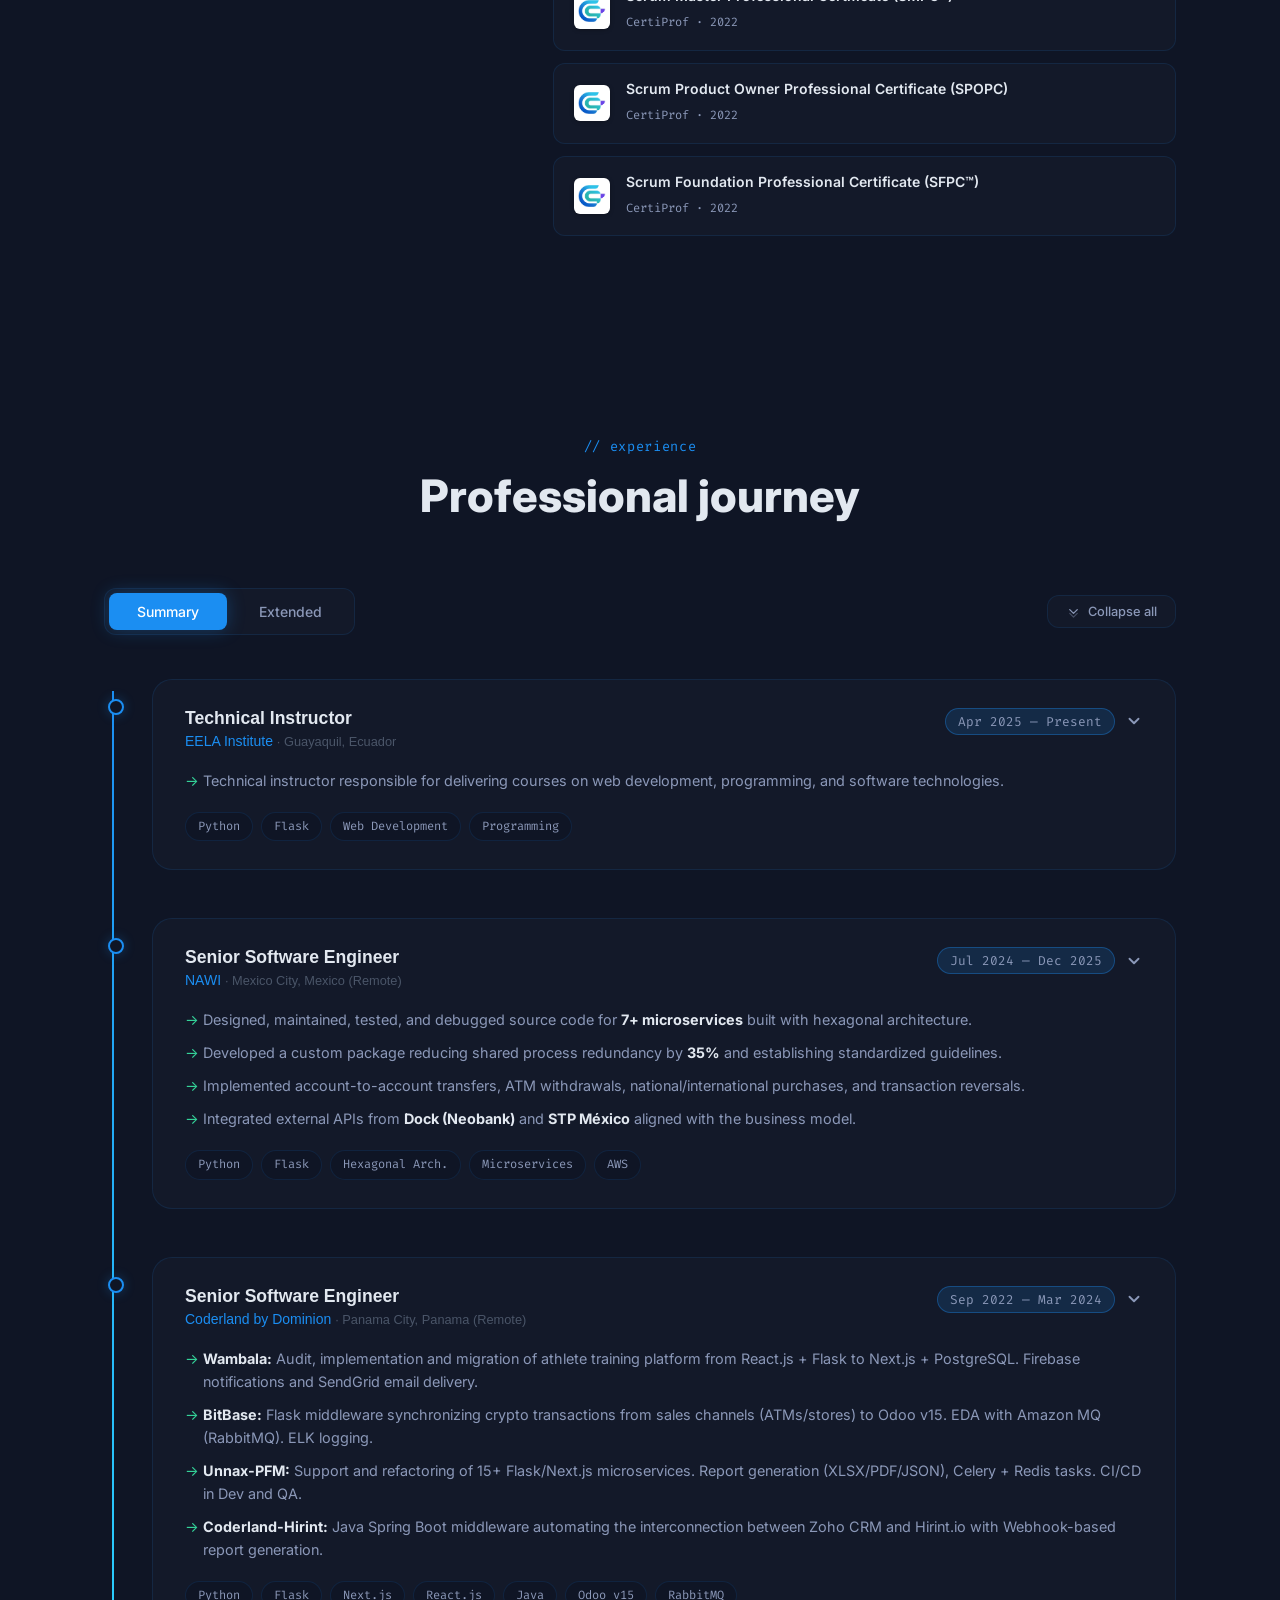
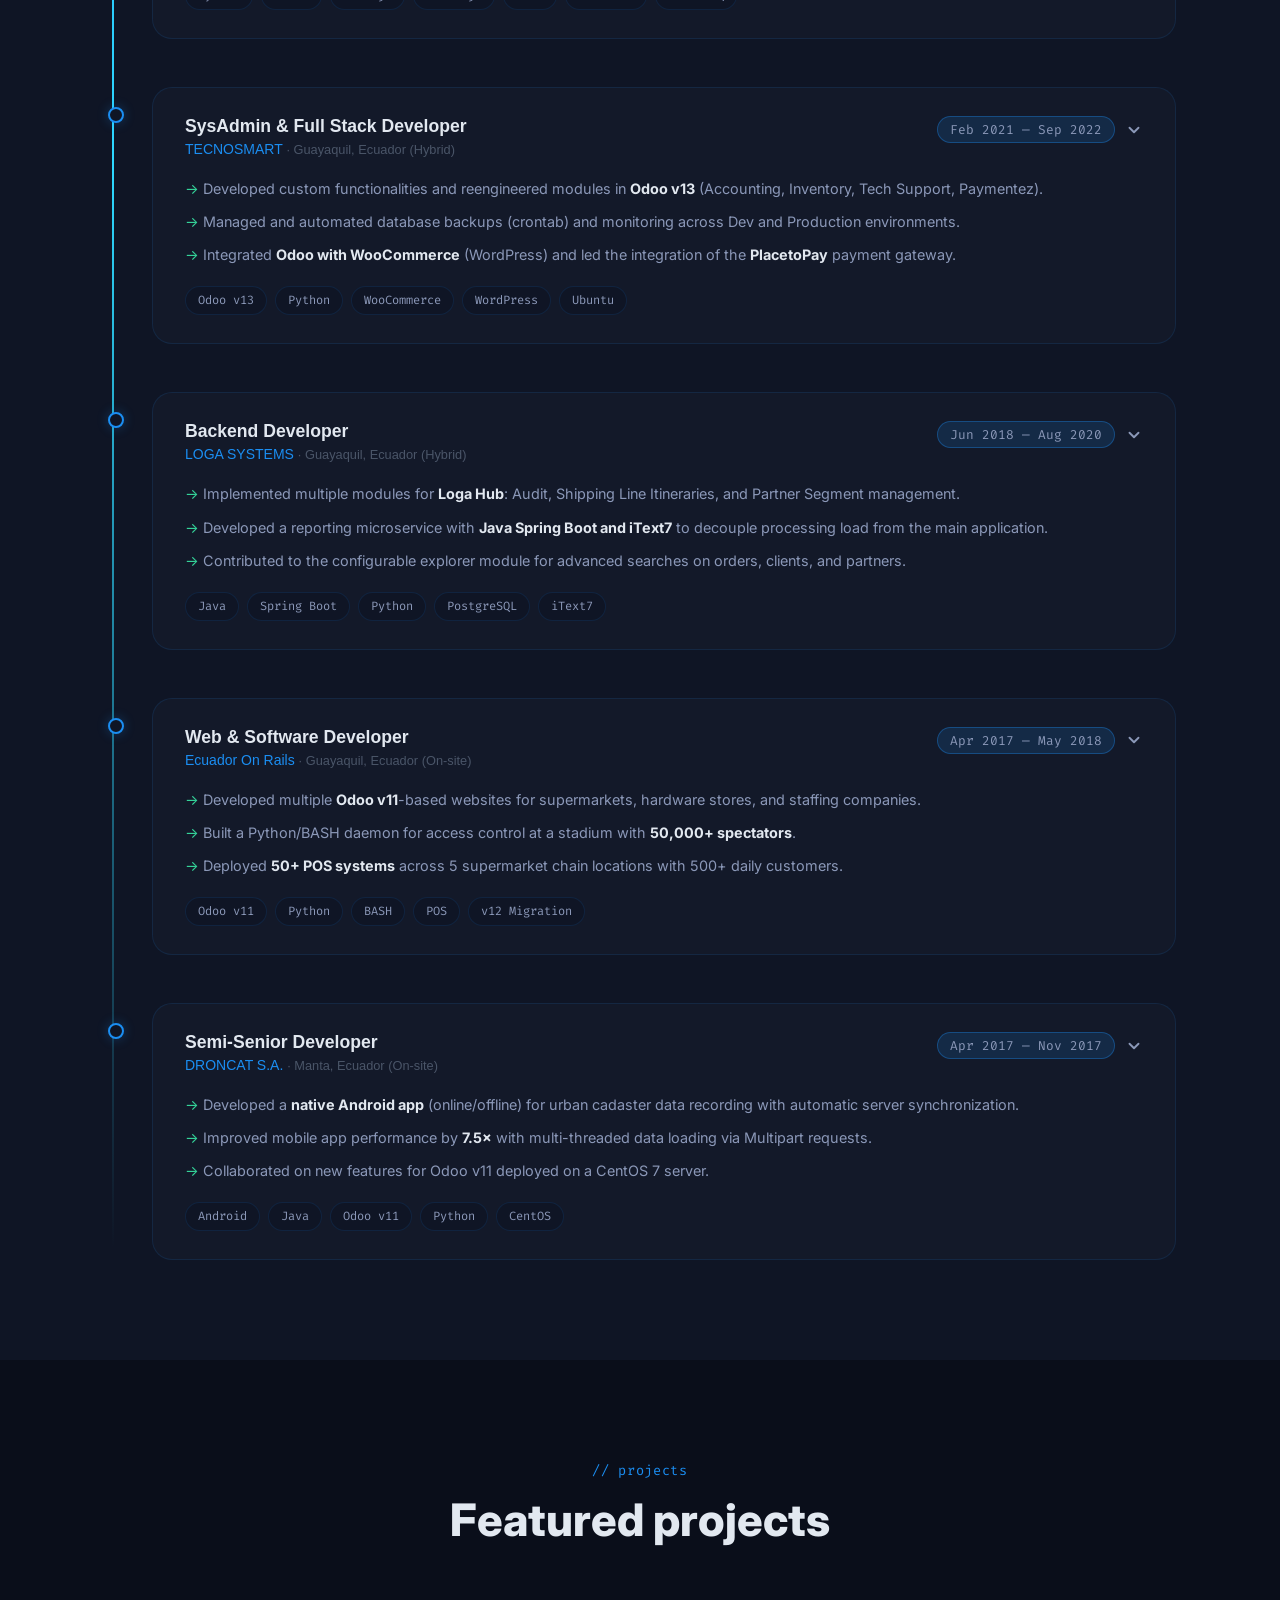
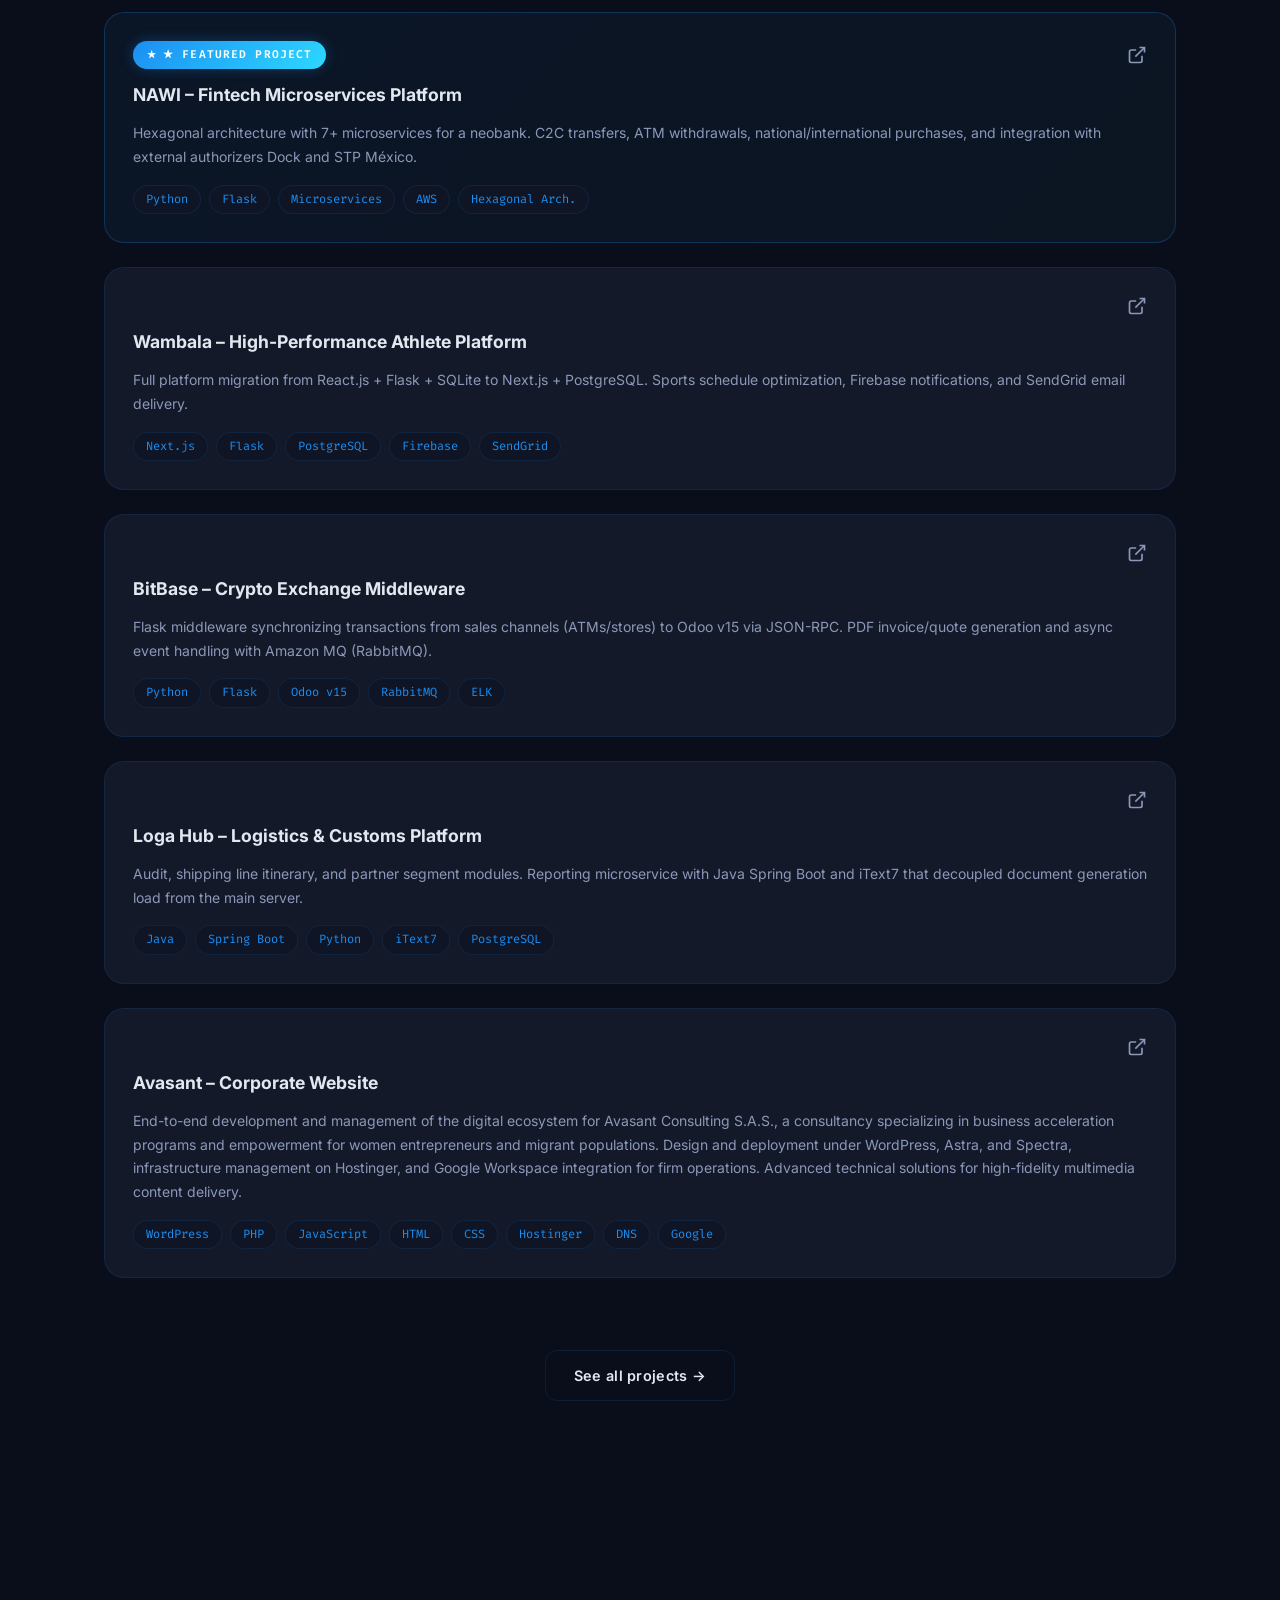
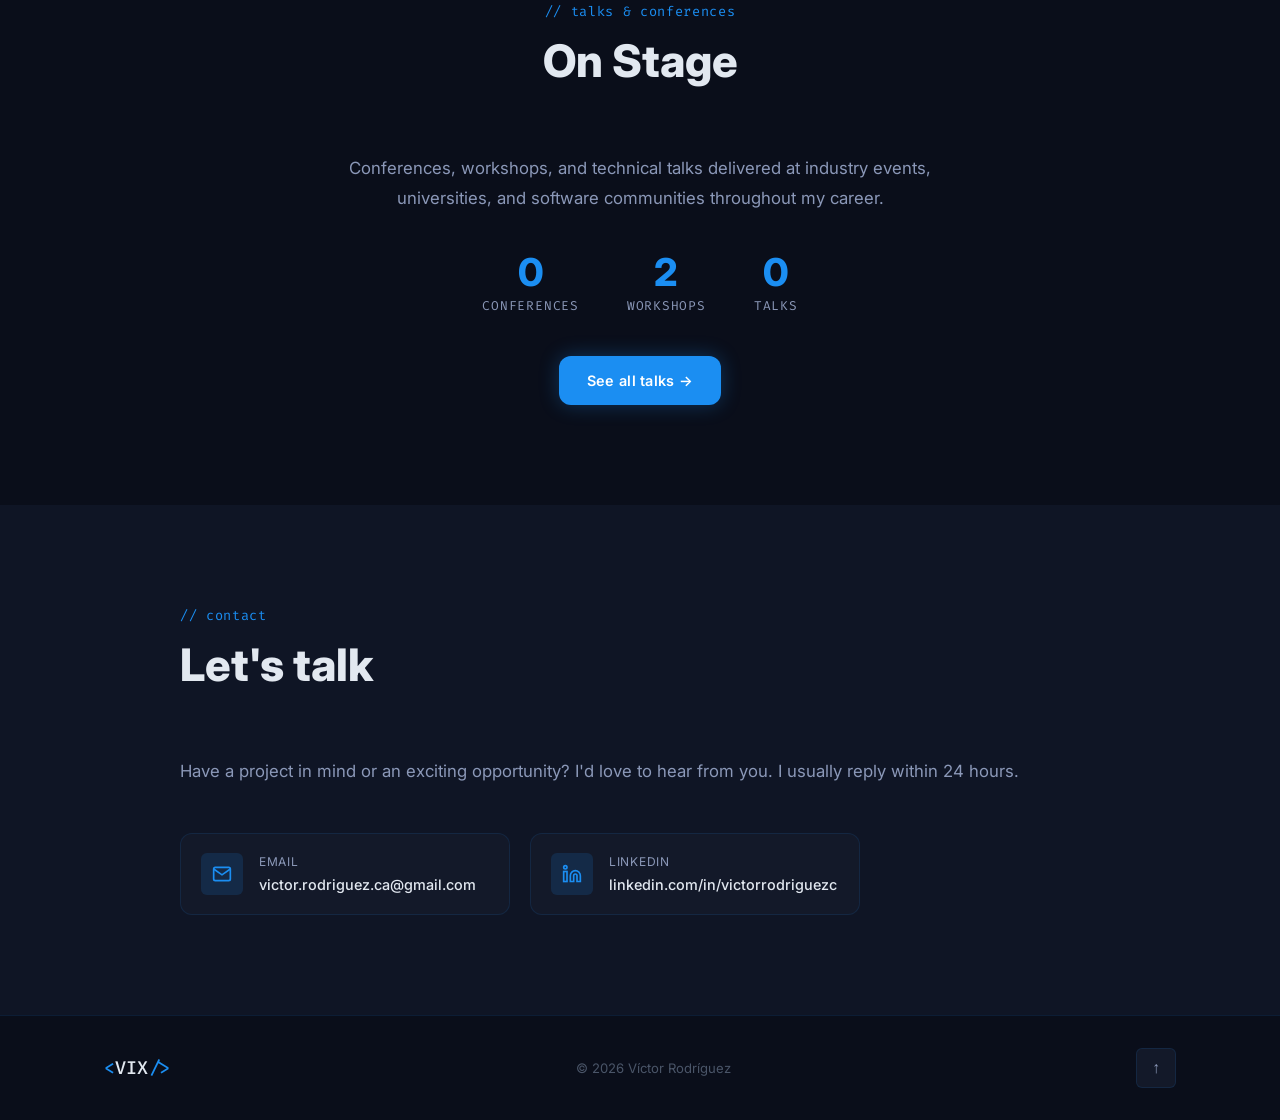
==== commit b33a500f: "fix: Talk section and redirect other pages" ====
--- a/index.html
+++ b/index.html
@@ -232,15 +232,15 @@
         </p>
         <div class="talks-teaser__stats">
           <div class="talks-teaser__stat">
-            <span class="talks-teaser__stat-num" data-i18n="talks.stat_conferences">4</span>
+            <span class="talks-teaser__stat-num" id="teaserStatConferences">0</span>
             <span class="talks-teaser__stat-label" data-i18n="talks.stat_conferences_label">Conferencias</span>
           </div>
           <div class="talks-teaser__stat">
-            <span class="talks-teaser__stat-num" data-i18n="talks.stat_workshops">3</span>
+            <span class="talks-teaser__stat-num" id="teaserStatWorkshops">0</span>
             <span class="talks-teaser__stat-label" data-i18n="talks.stat_workshops_label">Talleres</span>
           </div>
           <div class="talks-teaser__stat">
-            <span class="talks-teaser__stat-num" data-i18n="talks.stat_talks">5</span>
+            <span class="talks-teaser__stat-num" id="teaserStatTalks">0</span>
             <span class="talks-teaser__stat-label" data-i18n="talks.stat_talks_label">Charlas</span>
           </div>
         </div>
--- a/styles.css
+++ b/styles.css
@@ -288,6 +288,14 @@
   background: var(--color-primary-dim);
 }
 
+.nav__link--active {
+  color: var(--color-primary) !important;
+}
+.nav__link--active::after {
+  width: 100% !important;
+  background: var(--color-primary);
+}
+
 .nav__toggle {
   display: none;
   flex-direction: column;
@@ -972,7 +980,135 @@
   display: grid;
   grid-template-columns: 1fr;
   gap: 24px;
-  padding: 48px 0 80px;
+  padding-bottom: 40px;
+}
+
+/* ── Tech filter bar ─────────────────────────────────────── */
+.proj-filter-bar {
+  padding: 32px 0 8px;
+}
+
+.proj-filter-bar__label {
+  font-size: 0.78rem;
+  font-family: var(--font-mono);
+  color: var(--color-text-faint);
+  text-transform: uppercase;
+  letter-spacing: 0.06em;
+  margin-bottom: 12px;
+}
+
+.proj-filter-chips {
+  display: flex;
+  flex-wrap: wrap;
+  gap: 8px;
+  align-items: center;
+}
+
+.proj-filter-chip {
+  padding: 5px 14px;
+  border: 1px solid var(--color-border);
+  border-radius: 100px;
+  background: transparent;
+  color: var(--color-text-muted);
+  font-family: var(--font-sans);
+  font-size: 0.8rem;
+  font-weight: 500;
+  cursor: pointer;
+  transition: var(--transition);
+  white-space: nowrap;
+}
+
+.proj-filter-chip:hover {
+  border-color: var(--color-primary);
+  color: var(--color-primary);
+}
+
+.proj-filter-chip.active {
+  background: var(--color-primary);
+  border-color: var(--color-primary);
+  color: #fff;
+  box-shadow: 0 0 12px var(--color-primary-glow);
+}
+
+.proj-filter-chip--clear {
+  border-color: transparent;
+  color: var(--color-text-faint);
+  font-size: 0.75rem;
+}
+
+.proj-filter-chip--clear:hover {
+  color: #e05252;
+  border-color: rgba(224, 82, 82, 0.3);
+}
+
+/* ── Results info ────────────────────────────────────────── */
+.proj-results-info {
+  font-size: 0.8rem;
+  font-family: var(--font-mono);
+  color: var(--color-text-faint);
+  padding: 20px 0 4px;
+}
+
+/* ── Pagination ──────────────────────────────────────────── */
+.proj-pagination {
+  display: flex;
+  align-items: center;
+  justify-content: center;
+  gap: 6px;
+  padding: 40px 0 80px;
+  flex-wrap: wrap;
+}
+
+.proj-page-btn {
+  min-width: 38px;
+  height: 38px;
+  padding: 0 10px;
+  border: 1px solid var(--color-border);
+  border-radius: var(--radius-sm);
+  background: transparent;
+  color: var(--color-text-muted);
+  font-family: var(--font-mono);
+  font-size: 0.82rem;
+  cursor: pointer;
+  transition: var(--transition);
+  display: inline-flex;
+  align-items: center;
+  justify-content: center;
+  white-space: nowrap;
+}
+
+.proj-page-btn:hover:not(:disabled) {
+  border-color: var(--color-primary);
+  color: var(--color-primary);
+}
+
+.proj-page-btn.active {
+  background: var(--color-primary);
+  border-color: var(--color-primary);
+  color: #fff;
+  box-shadow: 0 0 12px var(--color-primary-glow);
+  font-weight: 600;
+}
+
+.proj-page-btn:disabled {
+  opacity: 0.3;
+  cursor: not-allowed;
+}
+
+.proj-page-ellipsis {
+  color: var(--color-text-faint);
+  font-family: var(--font-mono);
+  font-size: 0.82rem;
+  padding: 0 4px;
+}
+
+/* ── No results ──────────────────────────────────────────── */
+.proj-no-results {
+  grid-column: 1 / -1;
+  padding: 64px 24px;
+  text-align: center;
+  color: var(--color-text-muted);
+  font-size: 0.95rem;
 }
 
 .project-card {
@@ -1080,6 +1216,13 @@
   font-size: 0.75rem;
   font-family: var(--font-mono);
   color: var(--color-primary);
+  transition: var(--transition);
+}
+
+.project-card__tech span.tech-active {
+  background: var(--color-primary-dim);
+  border-color: var(--color-primary);
+  color: var(--color-accent);
 }
 
 .project-card:nth-child(2) { transition-delay: 0.1s; }
@@ -1683,25 +1826,30 @@
   display: flex;
   flex-direction: column;
   gap: 40px;
-  max-width: 720px;
+  align-items: center;
+  text-align: center;
 }
 
 .talks-teaser__desc {
   font-size: 1.05rem;
   color: var(--color-text-muted);
   line-height: 1.8;
+  max-width: 640px;
 }
 
 .talks-teaser__stats {
   display: flex;
   gap: 48px;
   flex-wrap: wrap;
+  justify-content: center;
 }
 
 .talks-teaser__stat {
   display: flex;
   flex-direction: column;
   gap: 4px;
+  align-items: center;
+  text-align: center;
 }
 
 .talks-teaser__stat-num {
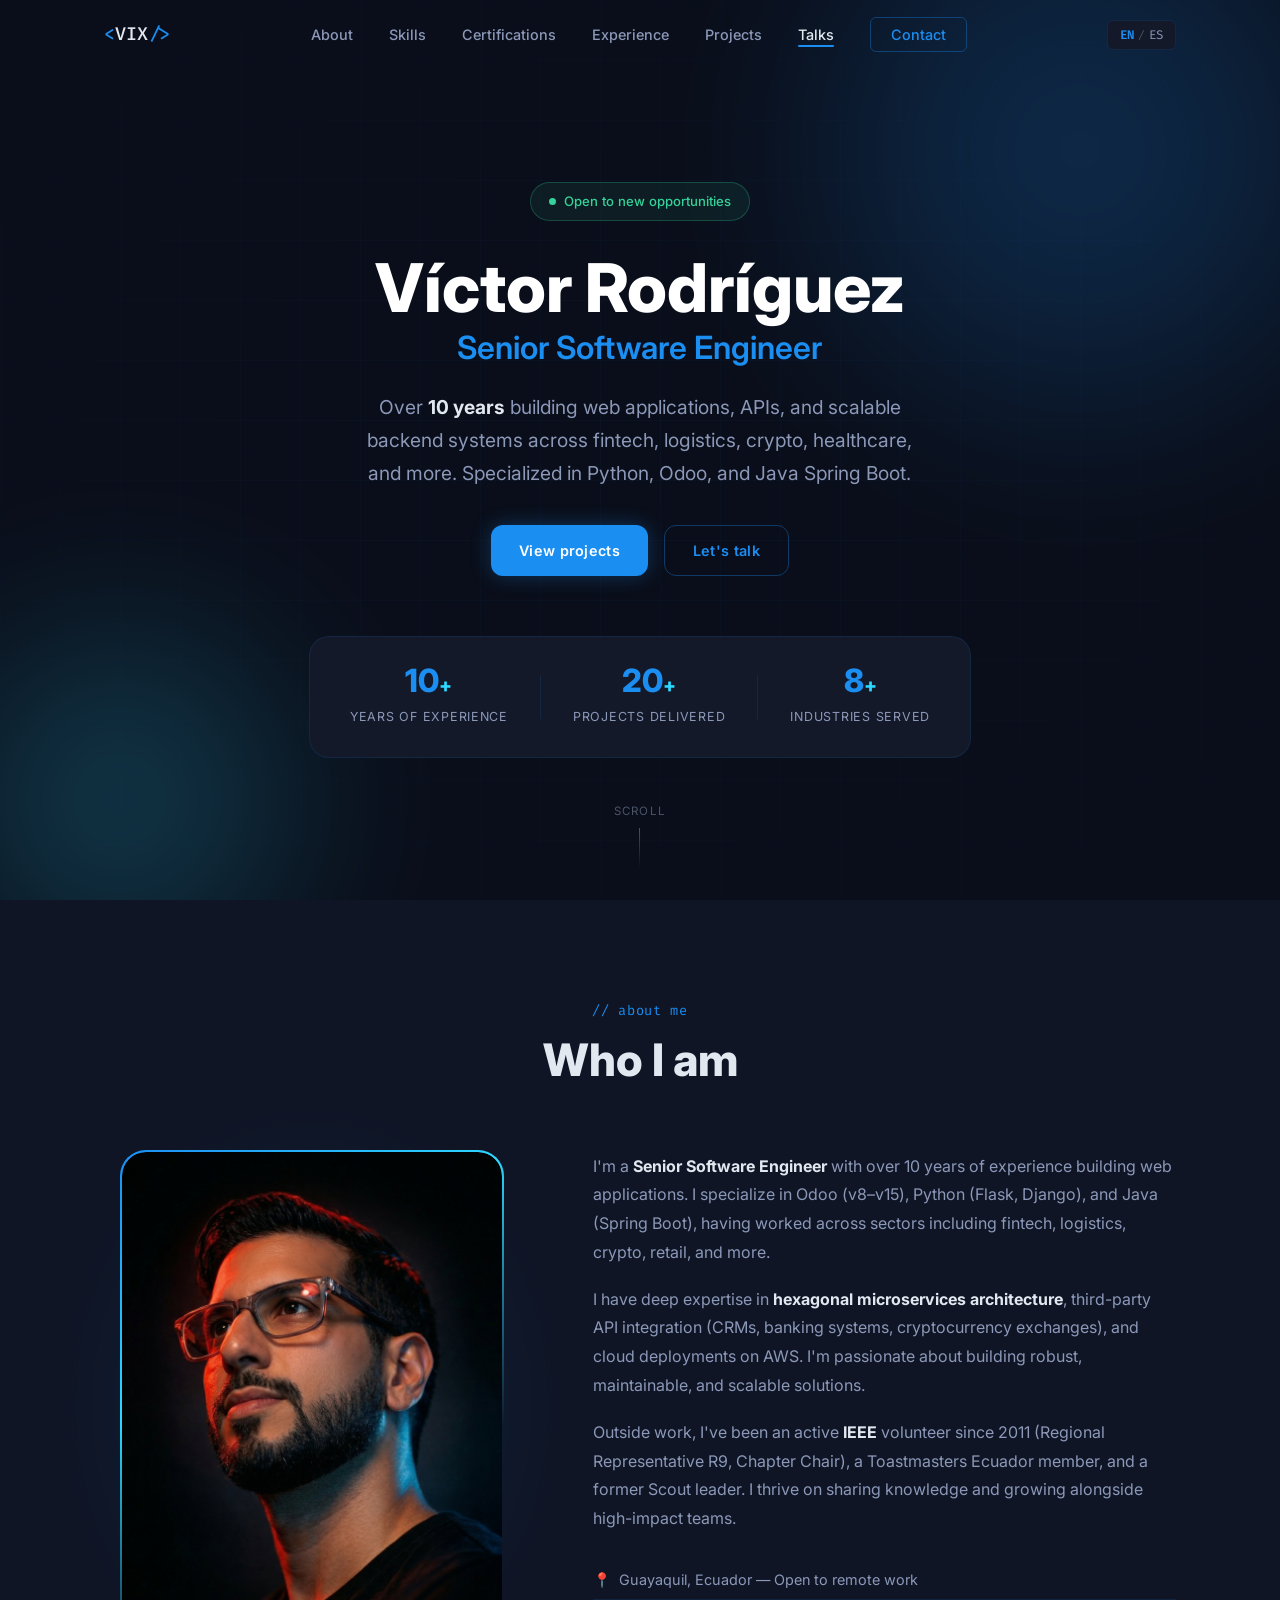
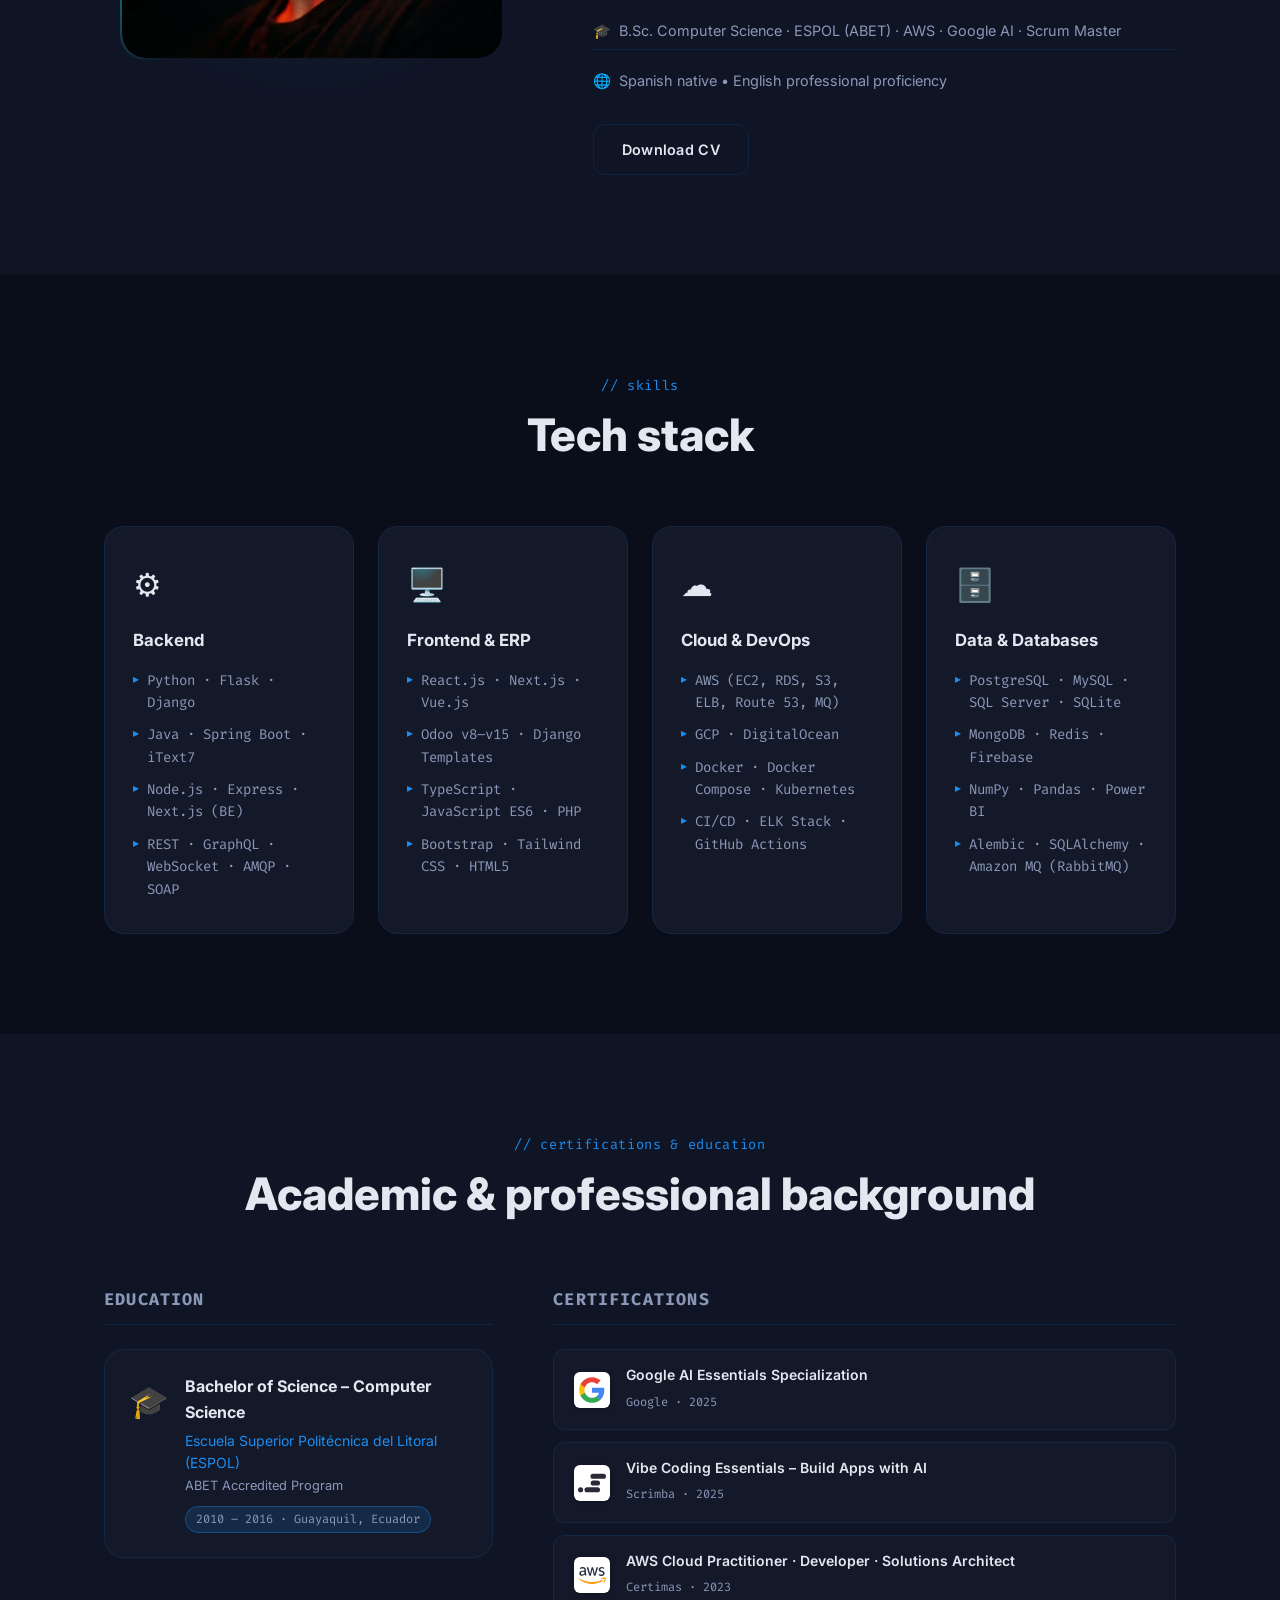
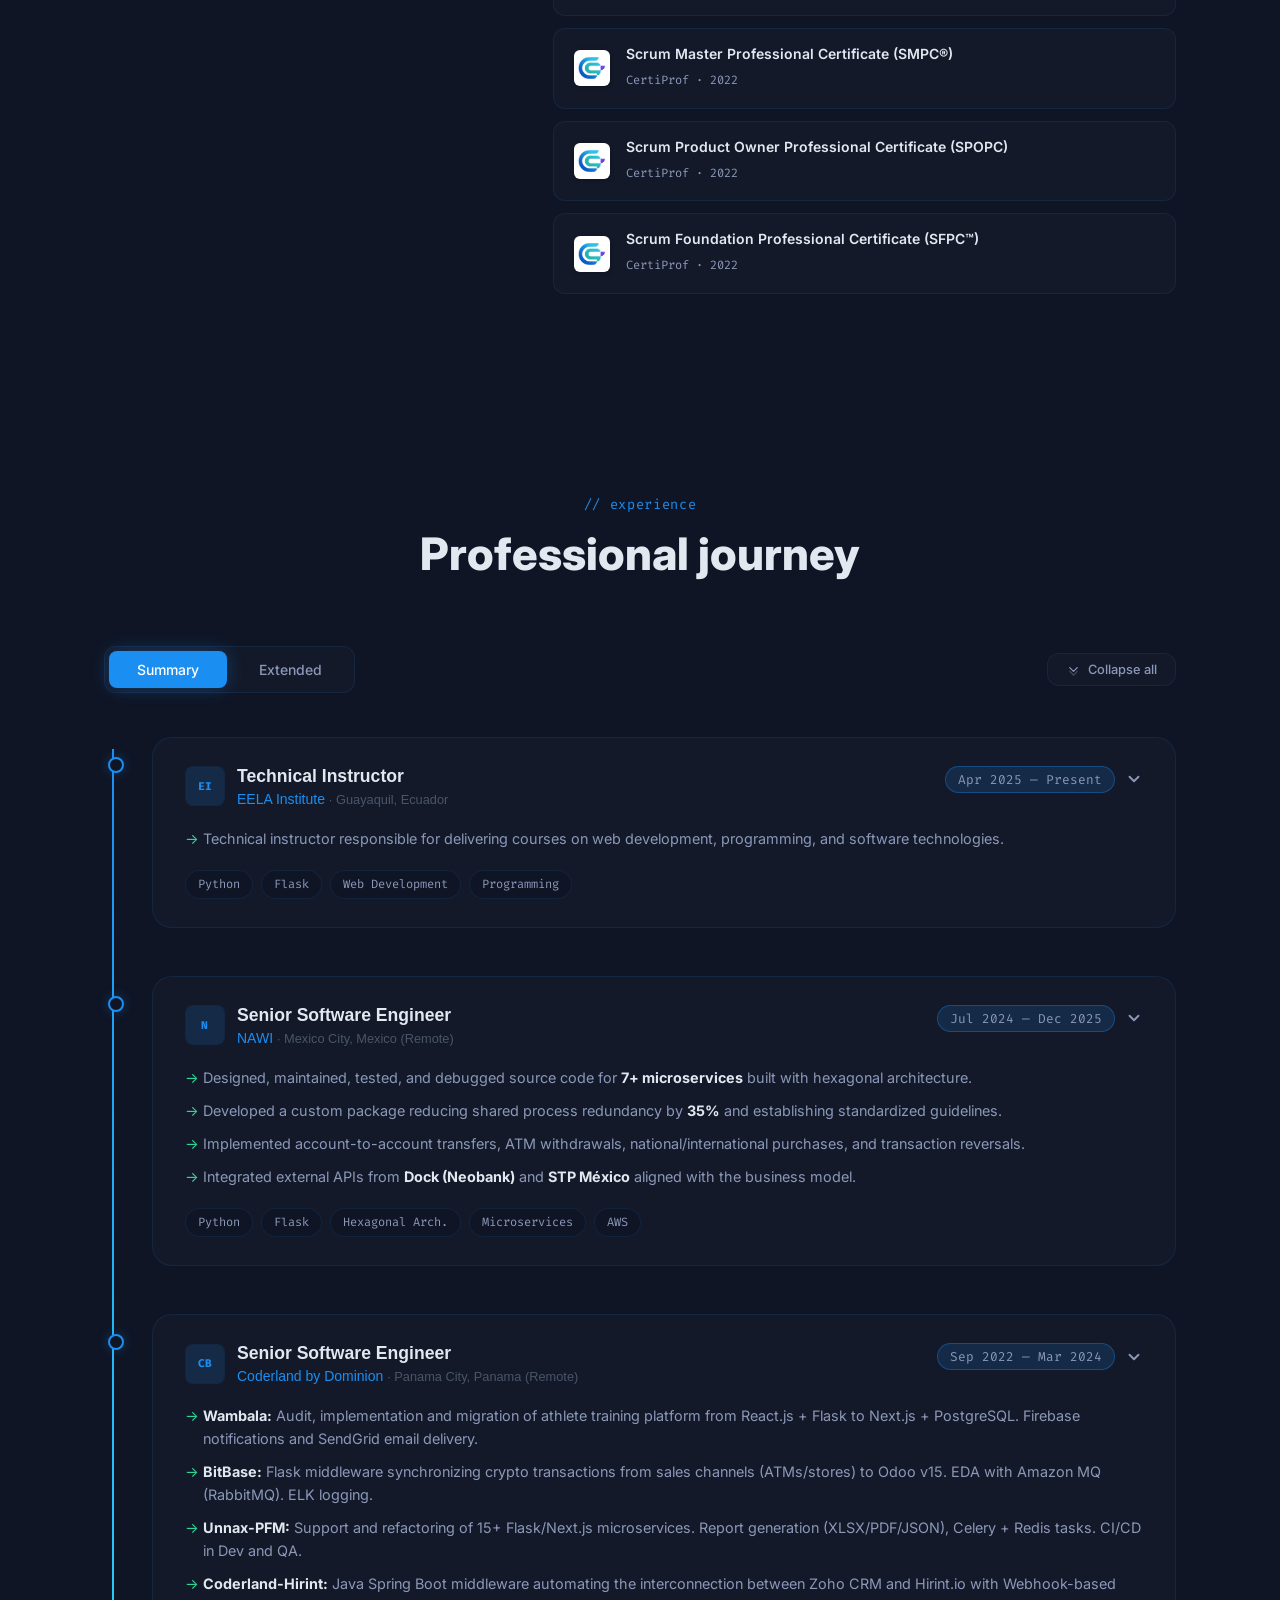
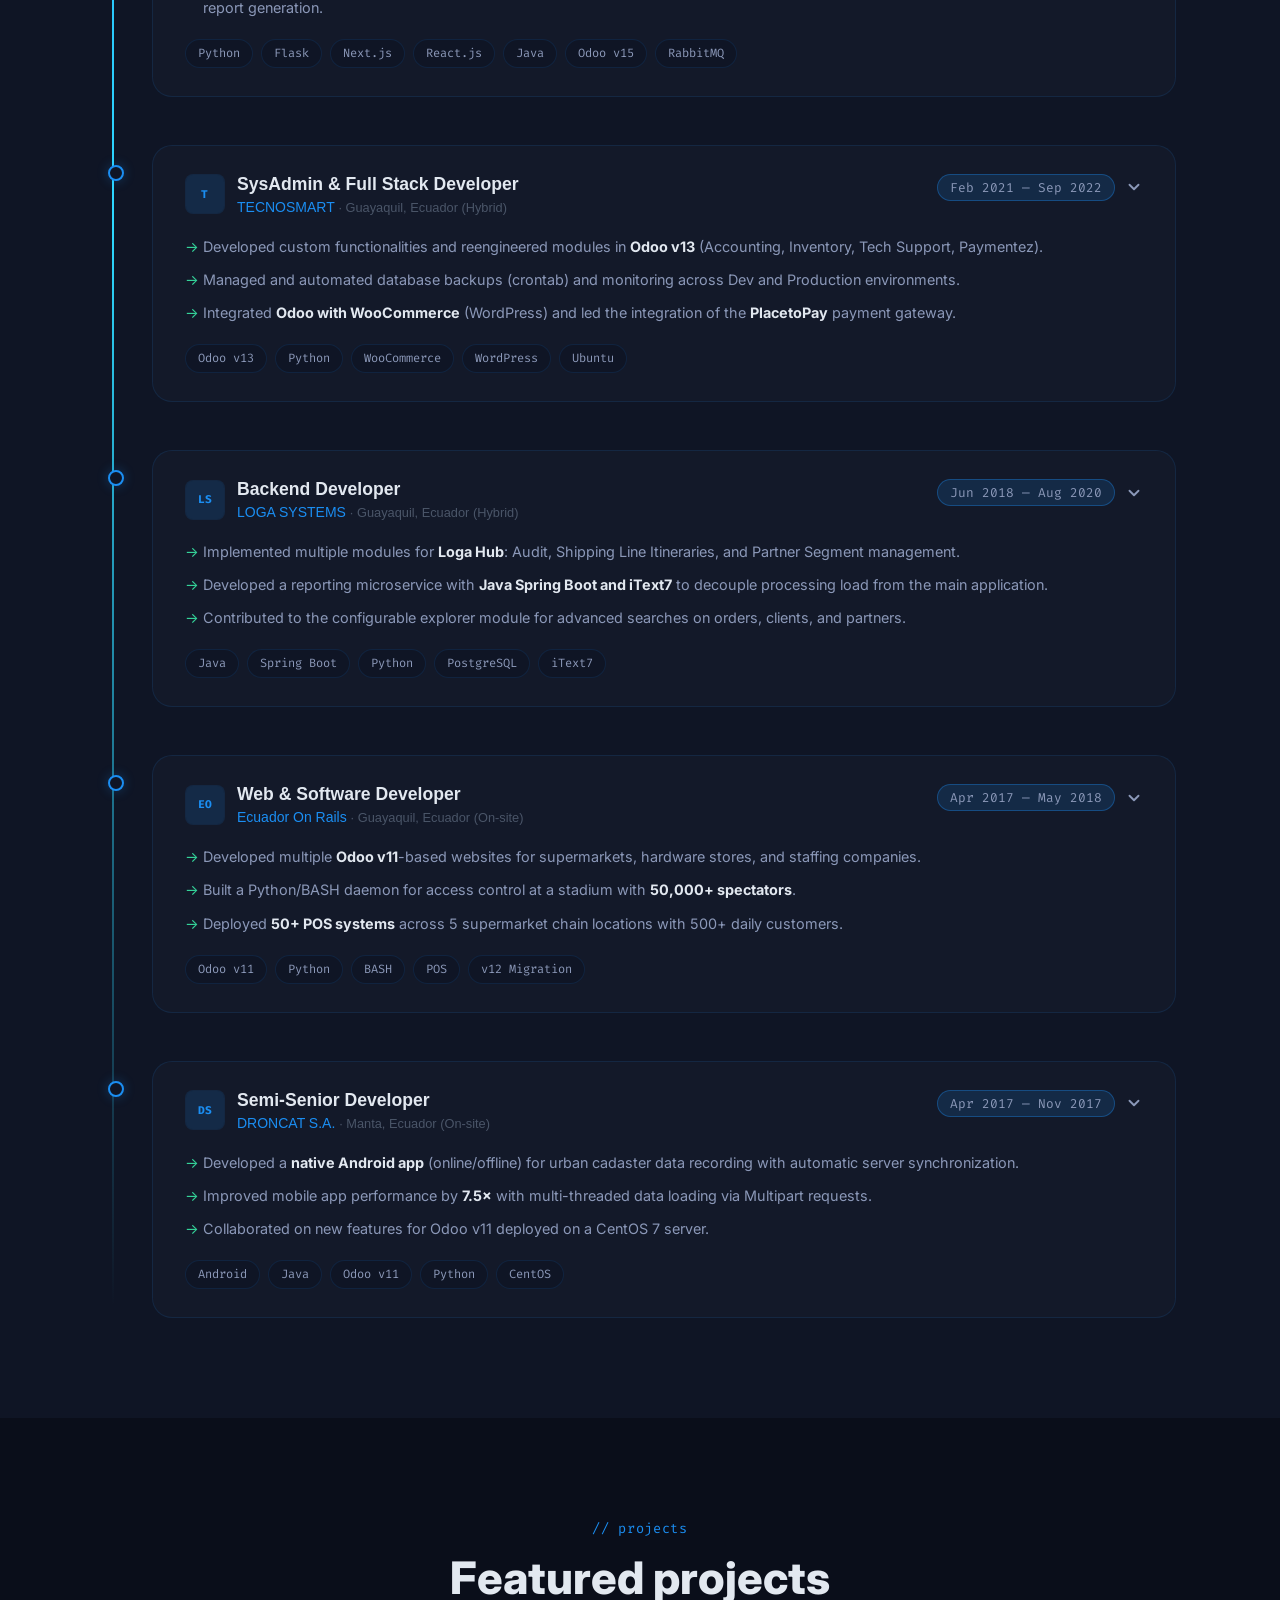
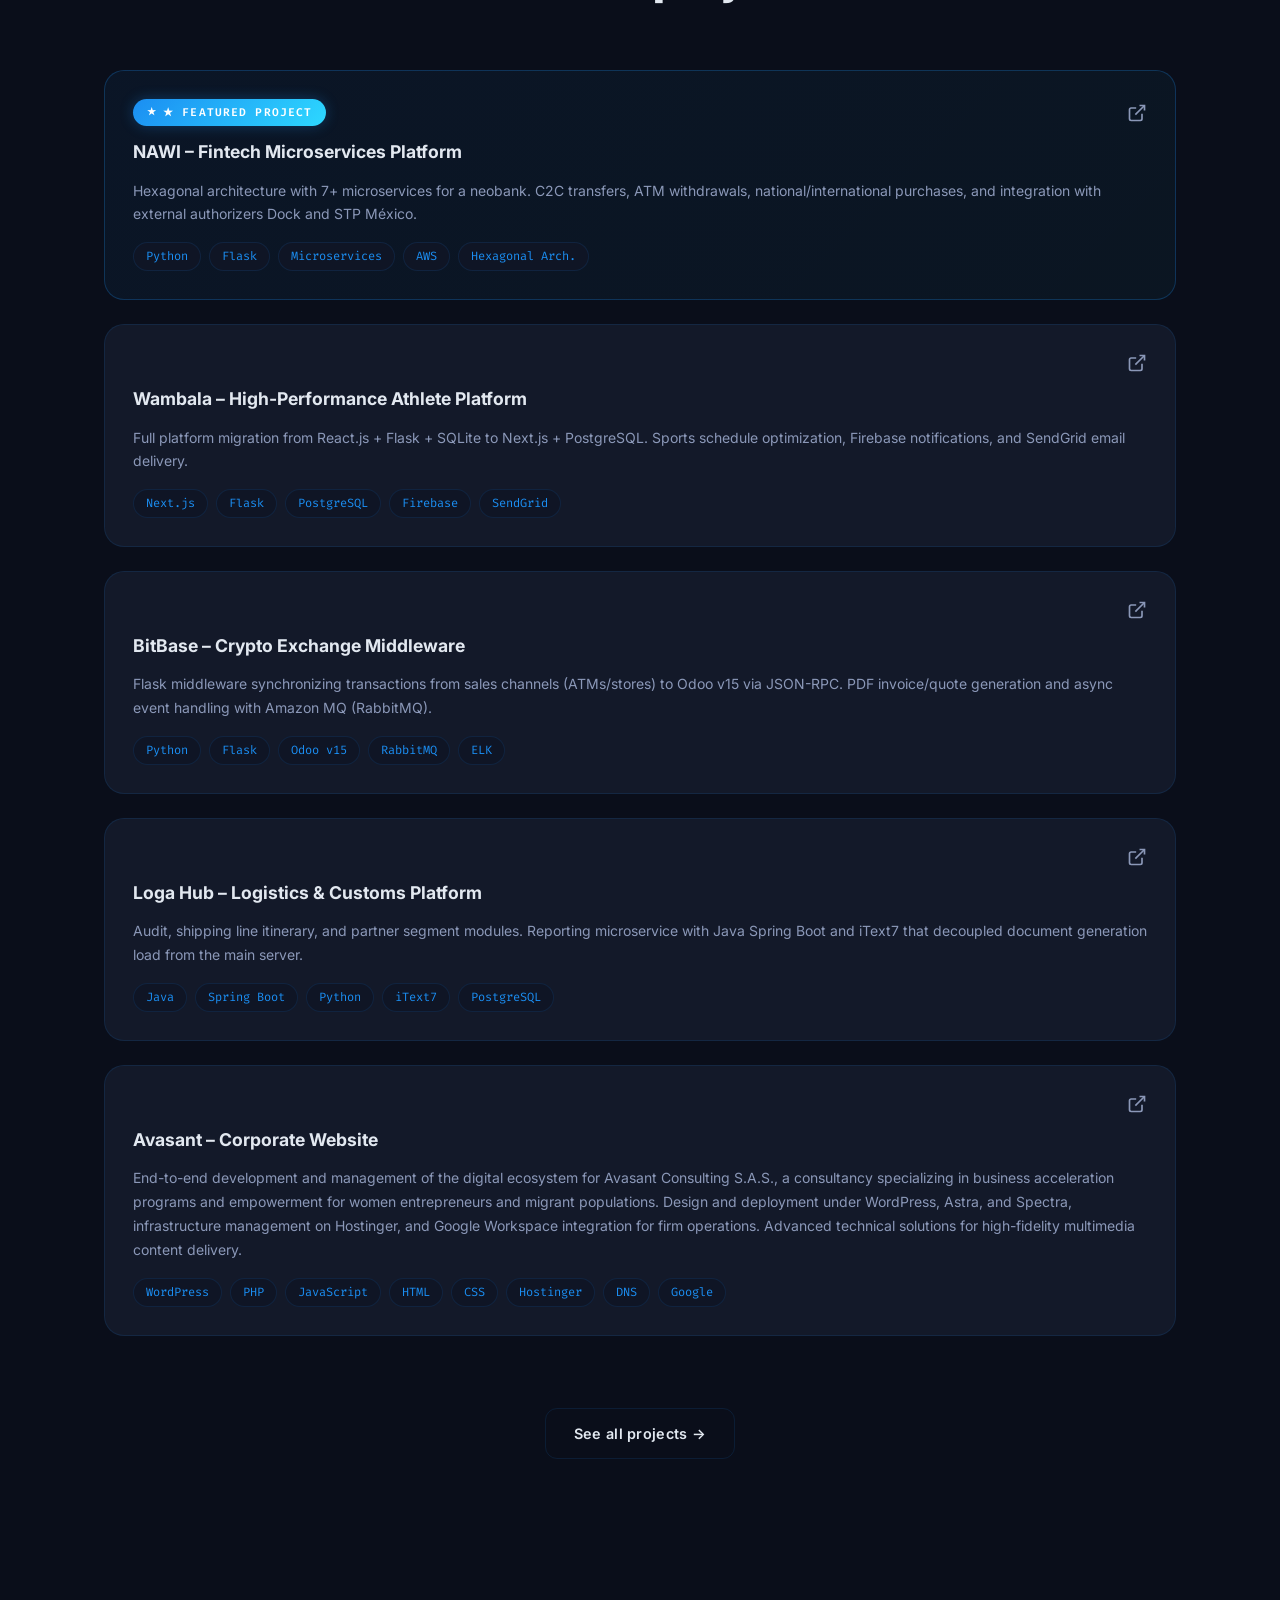
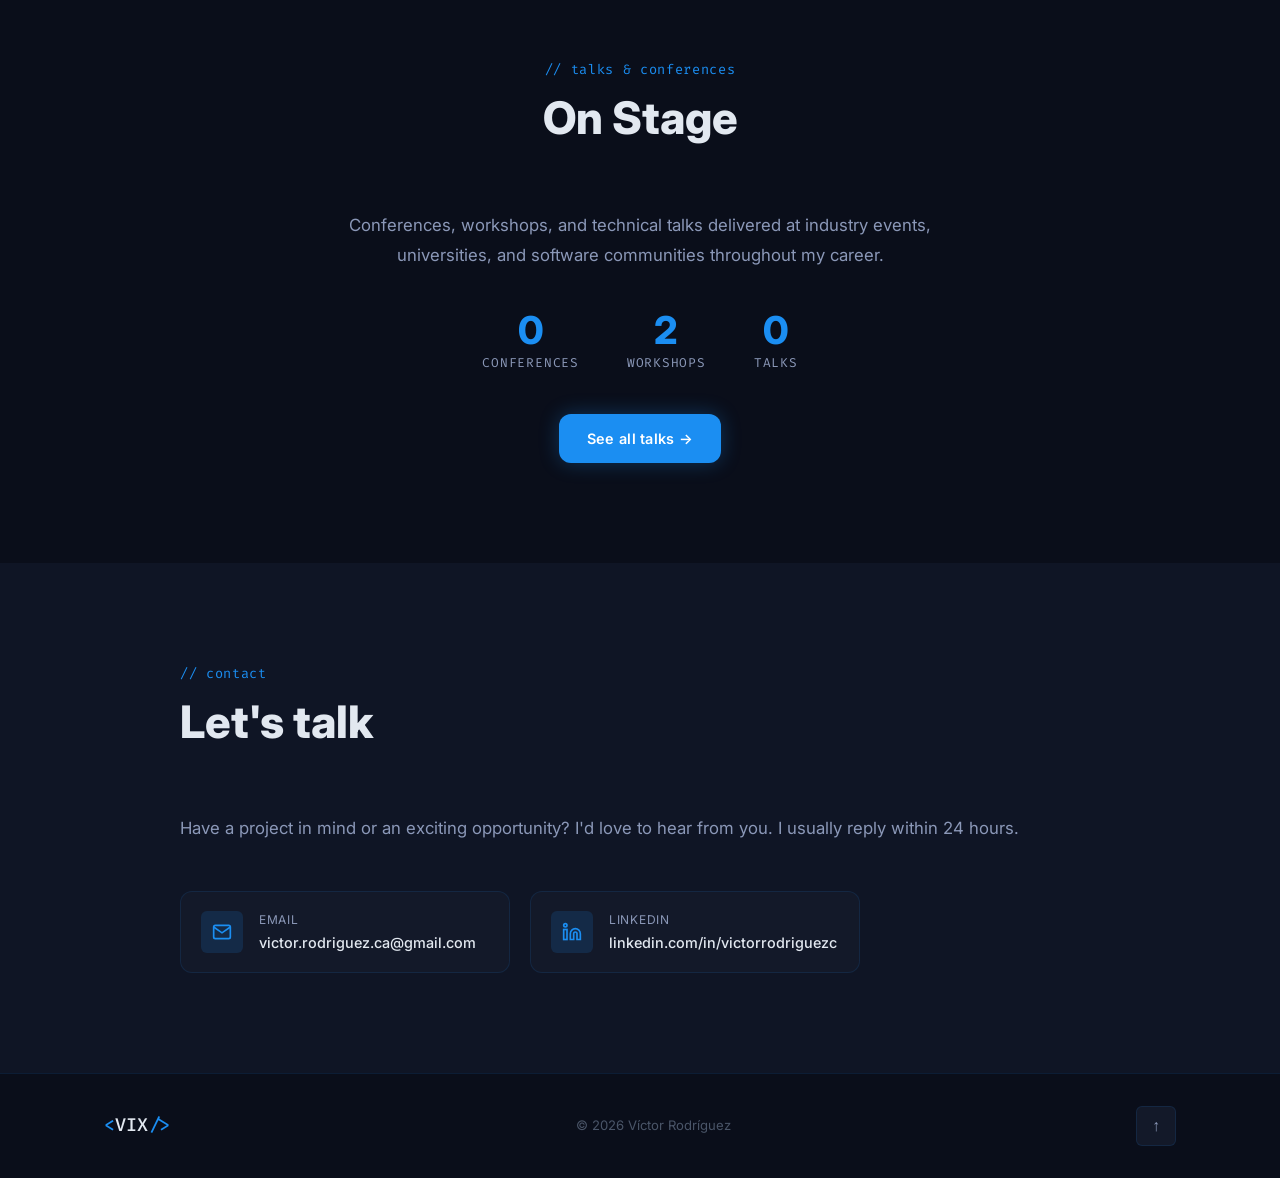
==== commit ef725c31: "upd: Redesign About Me section" ====
--- a/index.html
+++ b/index.html
@@ -104,21 +104,13 @@
       </div>
 
       <div class="about__grid">
-        <!-- Left column -->
+        <!-- Left column — photo -->
         <div class="about__image-wrapper reveal">
           <div class="about__image-frame">
+            <div class="about__glow"></div>
             <div class="about__avatar about__avatar--photo">
               <img src="assets/profile.png" alt="Víctor Rodríguez Cabrera" />
             </div>
-            <div class="about__image-decoration"></div>
-          </div>
-          <div class="about__tech-stack">
-            <span class="tech-pill">Python</span>
-            <span class="tech-pill">Odoo</span>
-            <span class="tech-pill">Java</span>
-            <span class="tech-pill">AWS</span>
-            <span class="tech-pill">Docker</span>
-            <span class="tech-pill">Flask</span>
           </div>
         </div>
 
--- a/styles.css
+++ b/styles.css
@@ -540,28 +540,48 @@
 
 .about__grid {
   display: grid;
-  grid-template-columns: 1fr 2fr;
-  gap: 80px;
+  grid-template-columns: 5fr 7fr;
+  gap: 72px;
   align-items: start;
 }
 
+/* ── Image column ────────────────────────────────────────── */
 .about__image-wrapper {
   display: flex;
-  flex-direction: column;
-  align-items: center;
-  gap: 20px;
+  justify-content: center;
 }
 
 .about__image-frame {
   position: relative;
-  width: 220px;
-  height: 220px;
+  width: 100%;
+  max-width: 380px;
+}
+
+/* Gradient border via pseudo-element */
+.about__image-frame::before {
+  content: '';
+  position: absolute;
+  inset: -2px;
+  border-radius: 26px;
+  background: linear-gradient(145deg, var(--color-primary), var(--color-accent), transparent 70%);
+  z-index: 0;
+}
+
+/* Ambient glow behind photo */
+.about__glow {
+  position: absolute;
+  inset: 10%;
+  border-radius: 50%;
+  background: var(--color-primary);
+  filter: blur(56px);
+  opacity: 0.18;
+  z-index: -1;
 }
 
 .about__avatar {
   width: 100%;
-  height: 100%;
-  border-radius: var(--radius-xl);
+  aspect-ratio: 3 / 4;
+  border-radius: 24px;
   background: linear-gradient(135deg, var(--color-primary), var(--color-accent));
   display: flex;
   align-items: center;
@@ -569,17 +589,8 @@
   font-size: 3rem;
   font-weight: 800;
   color: #fff;
-  letter-spacing: -0.02em;
   position: relative;
   z-index: 1;
-}
-
-.about__image-decoration {
-  position: absolute;
-  inset: -8px;
-  border-radius: calc(var(--radius-xl) + 8px);
-  border: 2px solid var(--color-border-hover);
-  z-index: 0;
 }
 
 .about__avatar--photo {
@@ -593,17 +604,114 @@
   height: 100%;
   object-fit: cover;
   object-position: center top;
-  border-radius: var(--radius-xl);
+  border-radius: 24px;
   display: block;
 }
 
-.about__tech-stack {
-  display: flex;
-  flex-wrap: wrap;
+/* Floating badge — experience years */
+.about__xp-badge {
+  position: absolute;
+  top: 20px;
+  right: -20px;
+  background: var(--color-bg-card);
+  border: 1px solid var(--color-border-hover);
+  border-radius: 14px;
+  padding: 10px 16px;
+  display: flex;
+  flex-direction: column;
+  align-items: center;
+  gap: 2px;
+  z-index: 2;
+  box-shadow: 0 8px 24px rgba(0,0,0,0.35), 0 0 0 1px var(--color-primary-dim);
+  backdrop-filter: blur(8px);
+}
+
+.about__xp-num {
+  font-size: 1.6rem;
+  font-weight: 800;
+  color: var(--color-primary);
+  line-height: 1;
+}
+
+.about__xp-label {
+  font-size: 0.68rem;
+  font-family: var(--font-mono);
+  color: var(--color-text-muted);
+  white-space: nowrap;
+}
+
+/* Floating badge — stack */
+.about__stack-badge {
+  position: absolute;
+  bottom: 28px;
+  left: -24px;
+  background: var(--color-bg-card);
+  border: 1px solid var(--color-border-hover);
+  border-radius: 100px;
+  padding: 8px 16px;
+  display: flex;
+  align-items: center;
   gap: 8px;
-  justify-content: center;
-}
-
+  font-size: 0.72rem;
+  font-family: var(--font-mono);
+  color: var(--color-text-muted);
+  white-space: nowrap;
+  z-index: 2;
+  box-shadow: 0 8px 24px rgba(0,0,0,0.35);
+}
+
+.about__stack-dot {
+  width: 8px;
+  height: 8px;
+  border-radius: 50%;
+  background: var(--color-primary);
+  flex-shrink: 0;
+  box-shadow: 0 0 6px var(--color-primary);
+  animation: pulse-dot 2s ease-in-out infinite;
+}
+
+@keyframes pulse-dot {
+  0%, 100% { opacity: 1; transform: scale(1); }
+  50%       { opacity: 0.6; transform: scale(0.8); }
+}
+
+/* ── Content column ──────────────────────────────────────── */
+.about__content {
+  transition-delay: 0.15s;
+}
+
+.about__text {
+  color: var(--color-text-muted);
+  margin-bottom: 18px;
+  font-size: 1rem;
+  line-height: 1.8;
+}
+
+.about__text strong {
+  color: var(--color-text);
+}
+
+.about__facts {
+  margin-top: 28px;
+  display: flex;
+  flex-direction: column;
+  gap: 12px;
+}
+
+.about__fact {
+  display: flex;
+  align-items: center;
+  gap: 12px;
+  font-size: 0.9rem;
+  color: var(--color-text-muted);
+}
+
+.about__fact-icon {
+  font-size: 1rem;
+  flex-shrink: 0;
+}
+
+/* ── Tech pills (kept for reuse) ─────────────────────────── */
 .tech-pill {
   padding: 5px 14px;
   background: var(--color-primary-dim);
@@ -612,41 +720,6 @@
   font-size: 0.78rem;
   font-family: var(--font-mono);
   color: var(--color-primary);
-}
-
-.about__content {
-  transition-delay: 0.15s;
-}
-
-.about__text {
-  color: var(--color-text-muted);
-  margin-bottom: 18px;
-  font-size: 1rem;
-  line-height: 1.8;
-}
-
-.about__text strong {
-  color: var(--color-text);
-}
-
-.about__facts {
-  margin-top: 28px;
-  display: flex;
-  flex-direction: column;
-  gap: 12px;
-}
-
-.about__fact {
-  display: flex;
-  align-items: center;
-  gap: 12px;
-  font-size: 0.9rem;
-  color: var(--color-text-muted);
-}
-
-.about__fact-icon {
-  font-size: 1rem;
-  flex-shrink: 0;
 }
 
 /* ============================================================
@@ -821,6 +894,47 @@
   flex-wrap: wrap;
 }
 
+.timeline__header-left {
+  display: flex;
+  align-items: center;
+  gap: 12px;
+  min-width: 0;
+}
+
+.timeline__logo {
+  width: 40px;
+  height: 40px;
+  border-radius: 8px;
+  border: 1px solid var(--color-border);
+  background: var(--color-bg-card);
+  flex-shrink: 0;
+  display: flex;
+  align-items: center;
+  justify-content: center;
+  overflow: hidden;
+}
+
+.timeline__logo img {
+  width: 100%;
+  height: 100%;
+  object-fit: contain;
+  padding: 4px;
+}
+
+.timeline__logo-ini {
+  font-size: 0.7rem;
+  font-weight: 700;
+  font-family: var(--font-mono);
+  color: var(--color-primary);
+  letter-spacing: 0.02em;
+  display: flex;
+  align-items: center;
+  justify-content: center;
+  width: 100%;
+  height: 100%;
+  background: var(--color-primary-dim);
+}
+
 .timeline__header-right {
   display: flex;
   align-items: center;
@@ -988,57 +1102,203 @@
   padding: 32px 0 8px;
 }
 
-.proj-filter-bar__label {
-  font-size: 0.78rem;
-  font-family: var(--font-mono);
-  color: var(--color-text-faint);
-  text-transform: uppercase;
-  letter-spacing: 0.06em;
-  margin-bottom: 12px;
-}
-
-.proj-filter-chips {
-  display: flex;
-  flex-wrap: wrap;
+/* ── Dropdown ──────────────────────────────────────────────── */
+.proj-dropdown {
+  position: relative;
+  display: inline-block;
+}
+
+.proj-dropdown__trigger {
+  display: inline-flex;
+  align-items: center;
   gap: 8px;
-  align-items: center;
-}
-
-.proj-filter-chip {
-  padding: 5px 14px;
+  padding: 9px 16px;
+  background: var(--color-bg-card);
   border: 1px solid var(--color-border);
-  border-radius: 100px;
-  background: transparent;
+  border-radius: var(--radius-sm);
   color: var(--color-text-muted);
   font-family: var(--font-sans);
-  font-size: 0.8rem;
+  font-size: 0.875rem;
   font-weight: 500;
   cursor: pointer;
   transition: var(--transition);
+  user-select: none;
   white-space: nowrap;
 }
 
-.proj-filter-chip:hover {
+.proj-dropdown__trigger:hover,
+.proj-dropdown.open .proj-dropdown__trigger {
   border-color: var(--color-primary);
-  color: var(--color-primary);
-}
-
-.proj-filter-chip.active {
+  color: var(--color-text);
+}
+
+.proj-dropdown__icon {
+  width: 16px;
+  height: 16px;
+  flex-shrink: 0;
+  color: var(--color-primary);
+}
+
+.proj-dropdown__chevron {
+  width: 14px;
+  height: 14px;
+  flex-shrink: 0;
+  transition: transform 0.2s ease;
+  margin-left: 2px;
+}
+
+.proj-dropdown.open .proj-dropdown__chevron {
+  transform: rotate(180deg);
+}
+
+.proj-dropdown__badge {
+  display: inline-flex;
+  align-items: center;
+  justify-content: center;
+  min-width: 18px;
+  height: 18px;
+  padding: 0 5px;
+  border-radius: 100px;
+  background: var(--color-primary);
+  color: #fff;
+  font-size: 0.7rem;
+  font-weight: 700;
+}
+
+.proj-dropdown__menu {
+  position: absolute;
+  top: calc(100% + 6px);
+  left: 0;
+  min-width: 220px;
+  max-width: 320px;
+  background: var(--color-bg-card);
+  border: 1px solid var(--color-border);
+  border-radius: var(--radius-sm);
+  box-shadow: 0 8px 24px rgba(0,0,0,0.35);
+  z-index: 200;
+  overflow: hidden;
+  opacity: 0;
+  transform: translateY(-6px);
+  pointer-events: none;
+  transition: opacity 0.15s ease, transform 0.15s ease;
+}
+
+.proj-dropdown.open .proj-dropdown__menu {
+  opacity: 1;
+  transform: translateY(0);
+  pointer-events: all;
+}
+
+.proj-dropdown__menu ul {
+  list-style: none;
+  margin: 0;
+  padding: 6px 0;
+  max-height: 260px;
+  overflow-y: auto;
+}
+
+.proj-dropdown__menu ul::-webkit-scrollbar { width: 4px; }
+.proj-dropdown__menu ul::-webkit-scrollbar-track { background: transparent; }
+.proj-dropdown__menu ul::-webkit-scrollbar-thumb { background: var(--color-border); border-radius: 2px; }
+
+.proj-dropdown__option {
+  display: flex;
+  align-items: center;
+  gap: 10px;
+  padding: 8px 14px;
+  cursor: pointer;
+  font-size: 0.875rem;
+  color: var(--color-text-muted);
+  transition: background 0.12s;
+  user-select: none;
+}
+
+.proj-dropdown__option:hover {
+  background: var(--color-primary-dim);
+  color: var(--color-text);
+}
+
+.proj-dropdown__option.selected {
+  color: var(--color-primary);
+  font-weight: 500;
+}
+
+.proj-dropdown__checkbox {
+  width: 16px;
+  height: 16px;
+  border: 1.5px solid var(--color-border);
+  border-radius: 4px;
+  flex-shrink: 0;
+  display: flex;
+  align-items: center;
+  justify-content: center;
+  transition: var(--transition);
+  background: transparent;
+}
+
+.proj-dropdown__option.selected .proj-dropdown__checkbox {
   background: var(--color-primary);
   border-color: var(--color-primary);
+}
+
+.proj-dropdown__checkbox::after {
+  content: '';
+  width: 9px;
+  height: 5px;
+  border-left: 2px solid #fff;
+  border-bottom: 2px solid #fff;
+  transform: rotate(-45deg) translateY(-1px);
+  opacity: 0;
+  transition: opacity 0.1s;
+}
+
+.proj-dropdown__option.selected .proj-dropdown__checkbox::after {
+  opacity: 1;
+}
+
+.proj-dropdown__footer {
+  display: flex;
+  align-items: center;
+  justify-content: space-between;
+  gap: 8px;
+  padding: 10px 14px;
+  border-top: 1px solid var(--color-border);
+}
+
+.proj-dropdown__apply {
+  flex: 1;
+  padding: 7px 14px;
+  background: var(--color-primary);
+  border: none;
+  border-radius: var(--radius-sm);
   color: #fff;
-  box-shadow: 0 0 12px var(--color-primary-glow);
-}
-
-.proj-filter-chip--clear {
-  border-color: transparent;
-  color: var(--color-text-faint);
-  font-size: 0.75rem;
-}
-
-.proj-filter-chip--clear:hover {
+  font-family: var(--font-sans);
+  font-size: 0.82rem;
+  font-weight: 600;
+  cursor: pointer;
+  transition: var(--transition);
+}
+
+.proj-dropdown__apply:hover {
+  filter: brightness(1.12);
+}
+
+.proj-dropdown__clear {
+  background: none;
+  border: 1px solid var(--color-border);
+  border-radius: var(--radius-sm);
+  color: var(--color-text-muted);
+  font-size: 0.8rem;
+  font-family: var(--font-sans);
+  cursor: pointer;
+  padding: 6px 10px;
+  transition: var(--transition);
+  white-space: nowrap;
+}
+
+.proj-dropdown__clear:hover {
+  border-color: #e05252;
   color: #e05252;
-  border-color: rgba(224, 82, 82, 0.3);
 }
 
 /* ── Results info ────────────────────────────────────────── */
@@ -1143,6 +1403,26 @@
   display: flex;
   justify-content: space-between;
   align-items: center;
+}
+
+.project-card__logo {
+  width: 44px;
+  height: 44px;
+  border-radius: 10px;
+  border: 1px solid var(--color-border);
+  background: var(--color-bg-card);
+  display: flex;
+  align-items: center;
+  justify-content: center;
+  overflow: hidden;
+  margin-bottom: 4px;
+}
+
+.project-card__logo img {
+  width: 100%;
+  height: 100%;
+  object-fit: contain;
+  padding: 6px;
 }
 
 .project-card__label {
@@ -1403,12 +1683,13 @@
 @media (max-width: 900px) {
   .about__grid {
     grid-template-columns: 1fr;
-    gap: 40px;
+    gap: 60px;
   }
   .about__image-wrapper {
-    flex-direction: row;
-    gap: 24px;
-    align-items: center;
+    justify-content: center;
+  }
+  .about__image-frame {
+    max-width: 300px;
   }
   .projects__grid {
     grid-template-columns: 1fr;
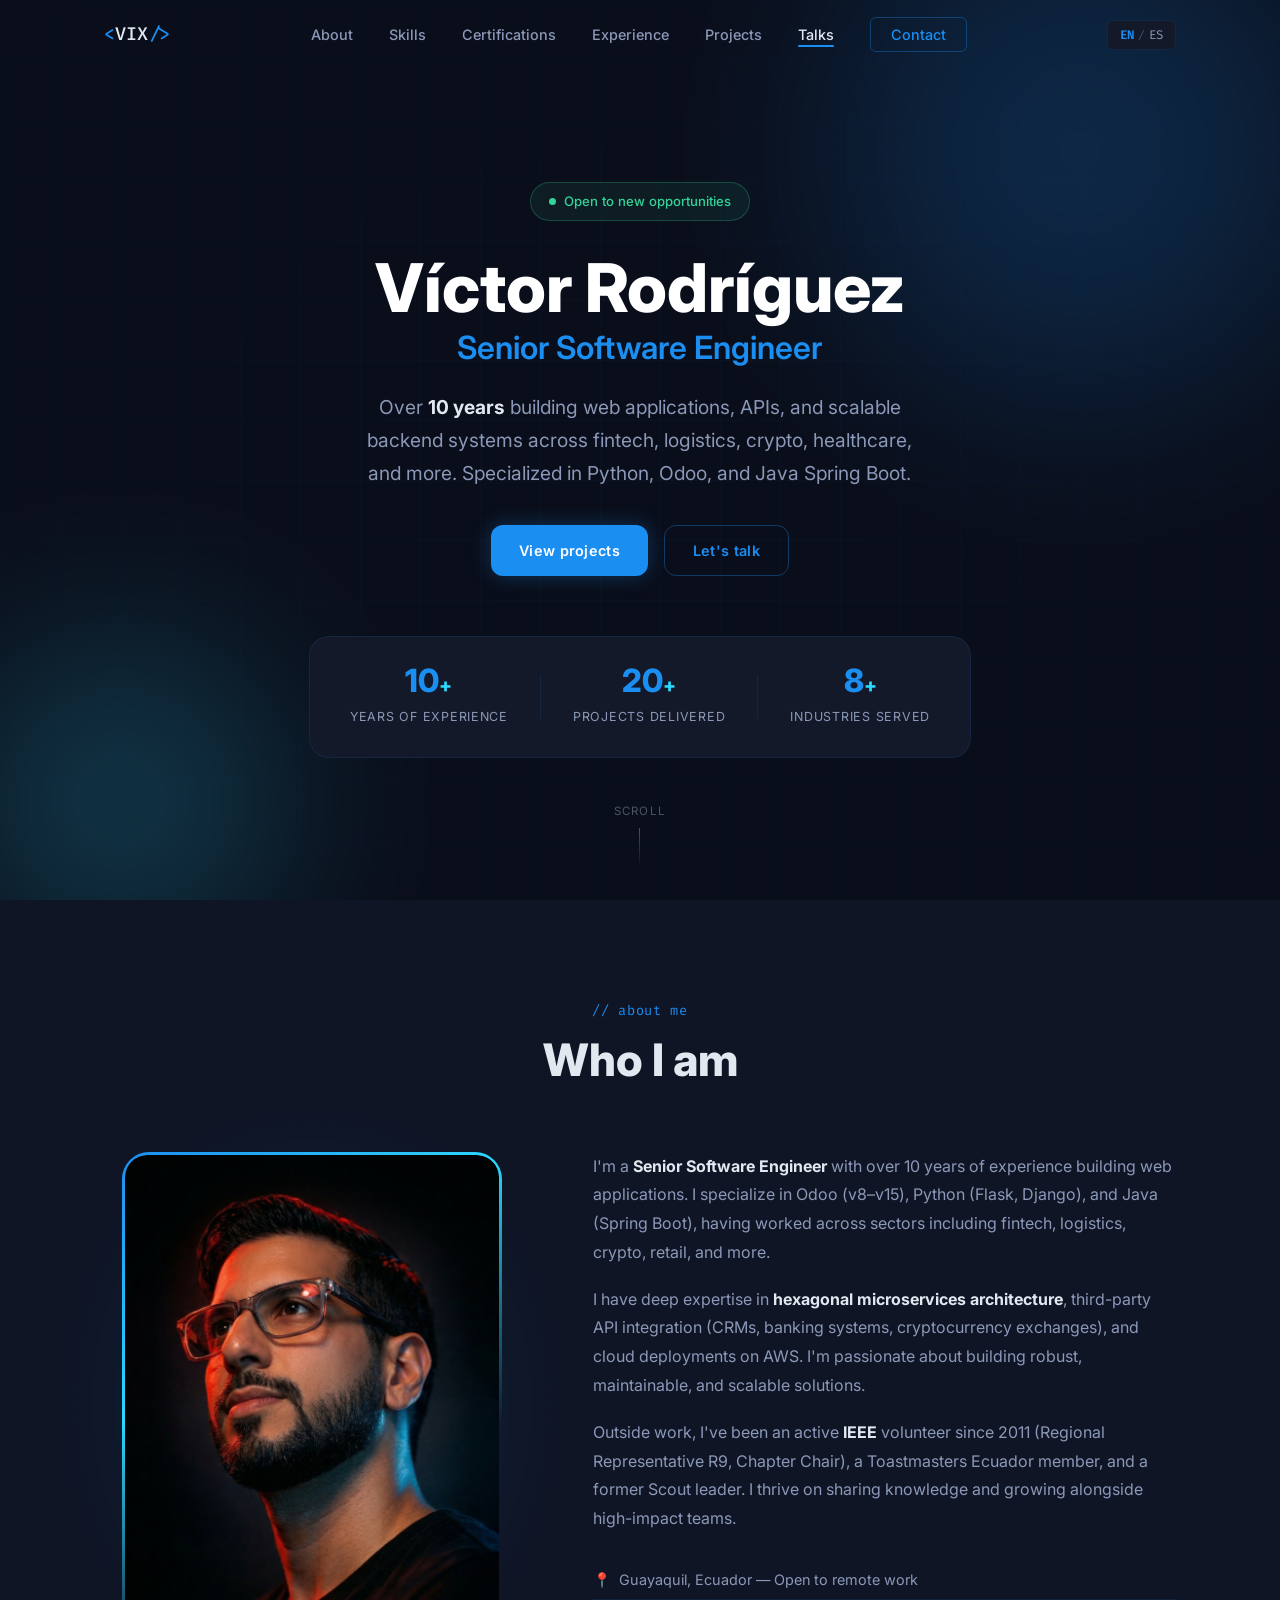
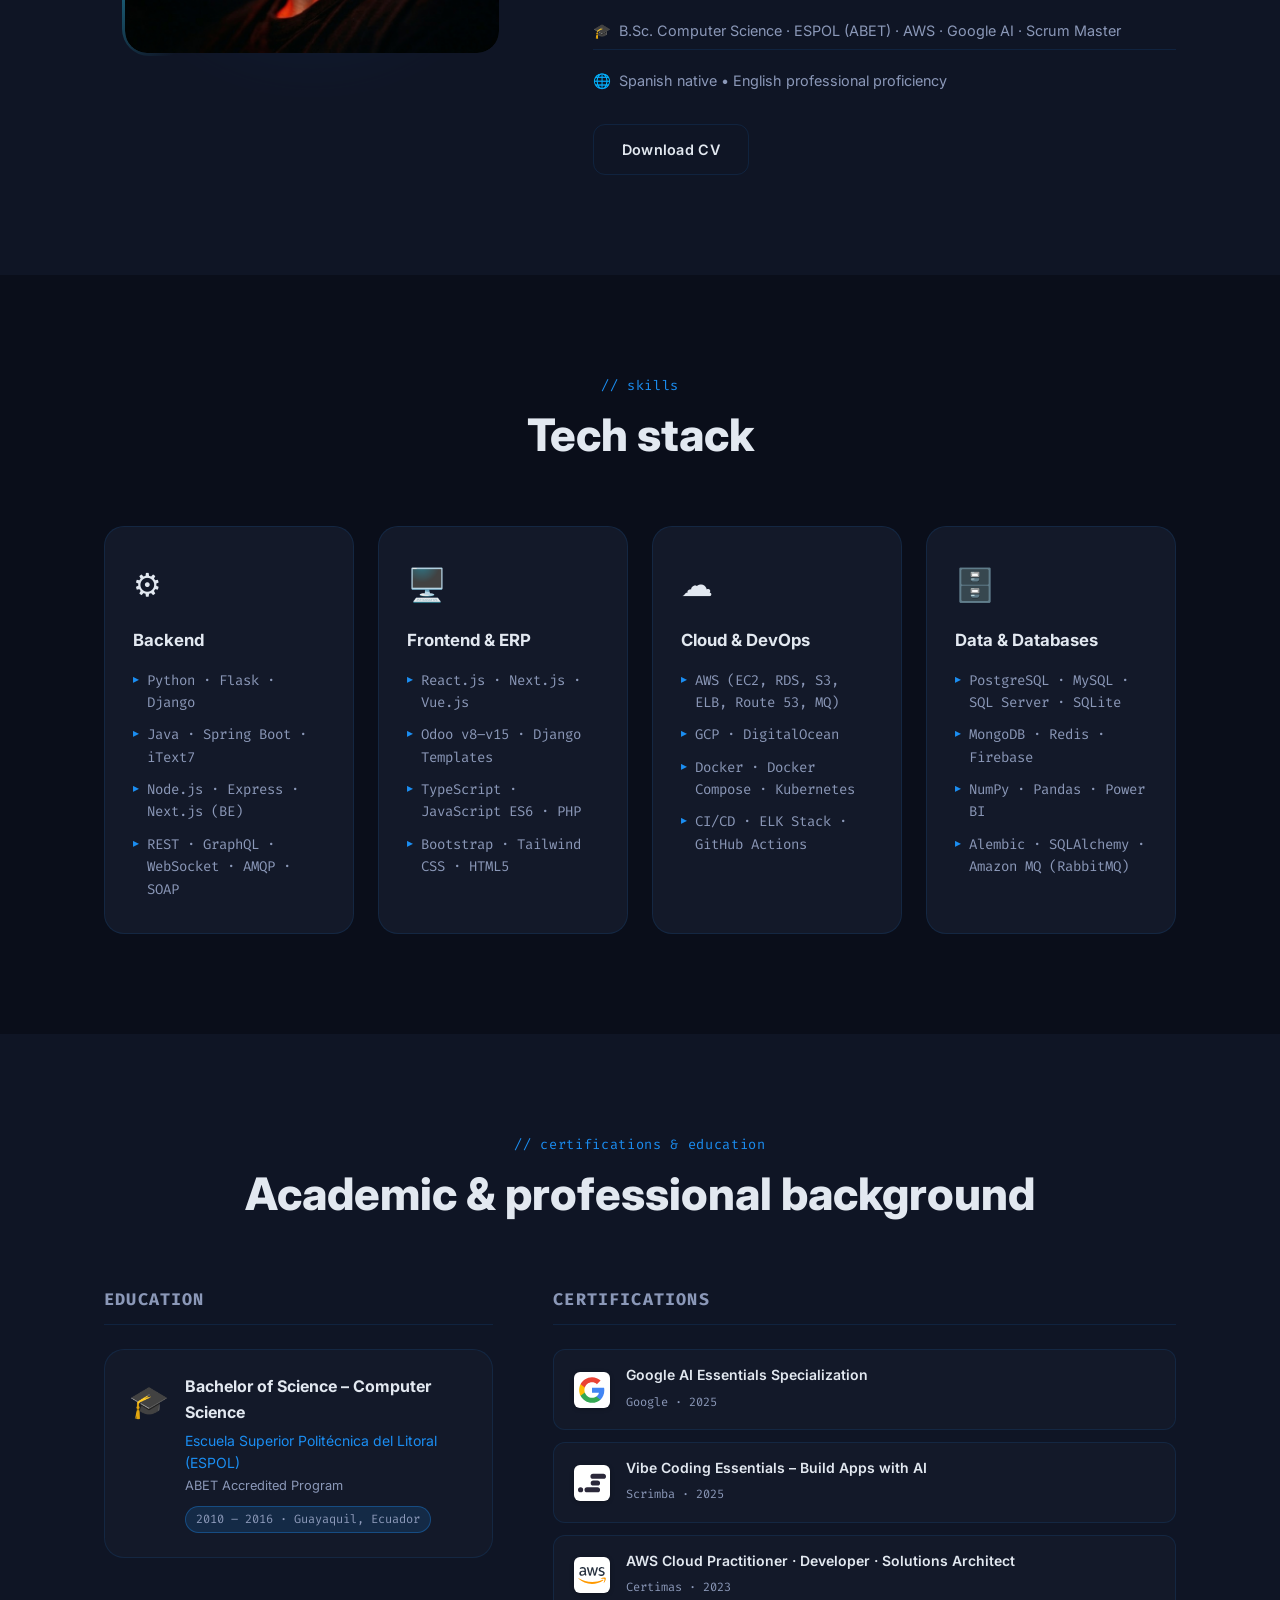
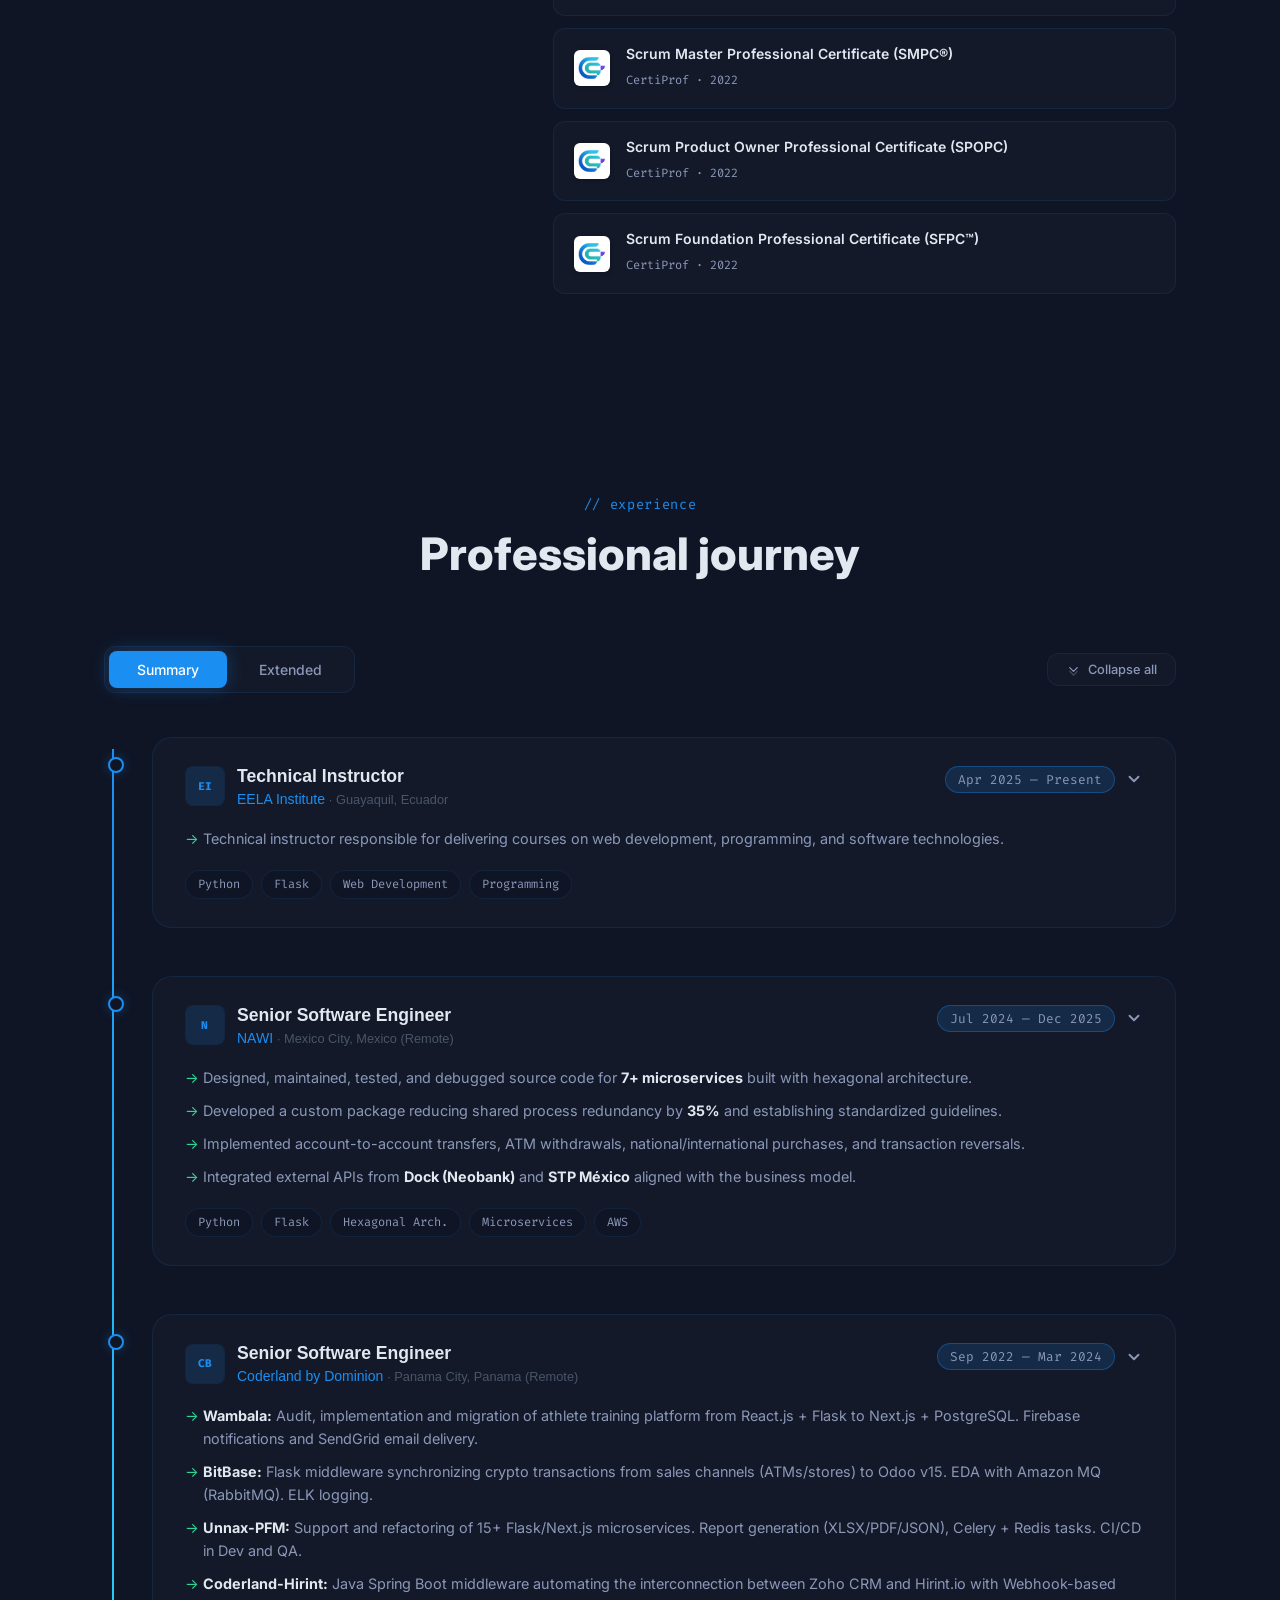
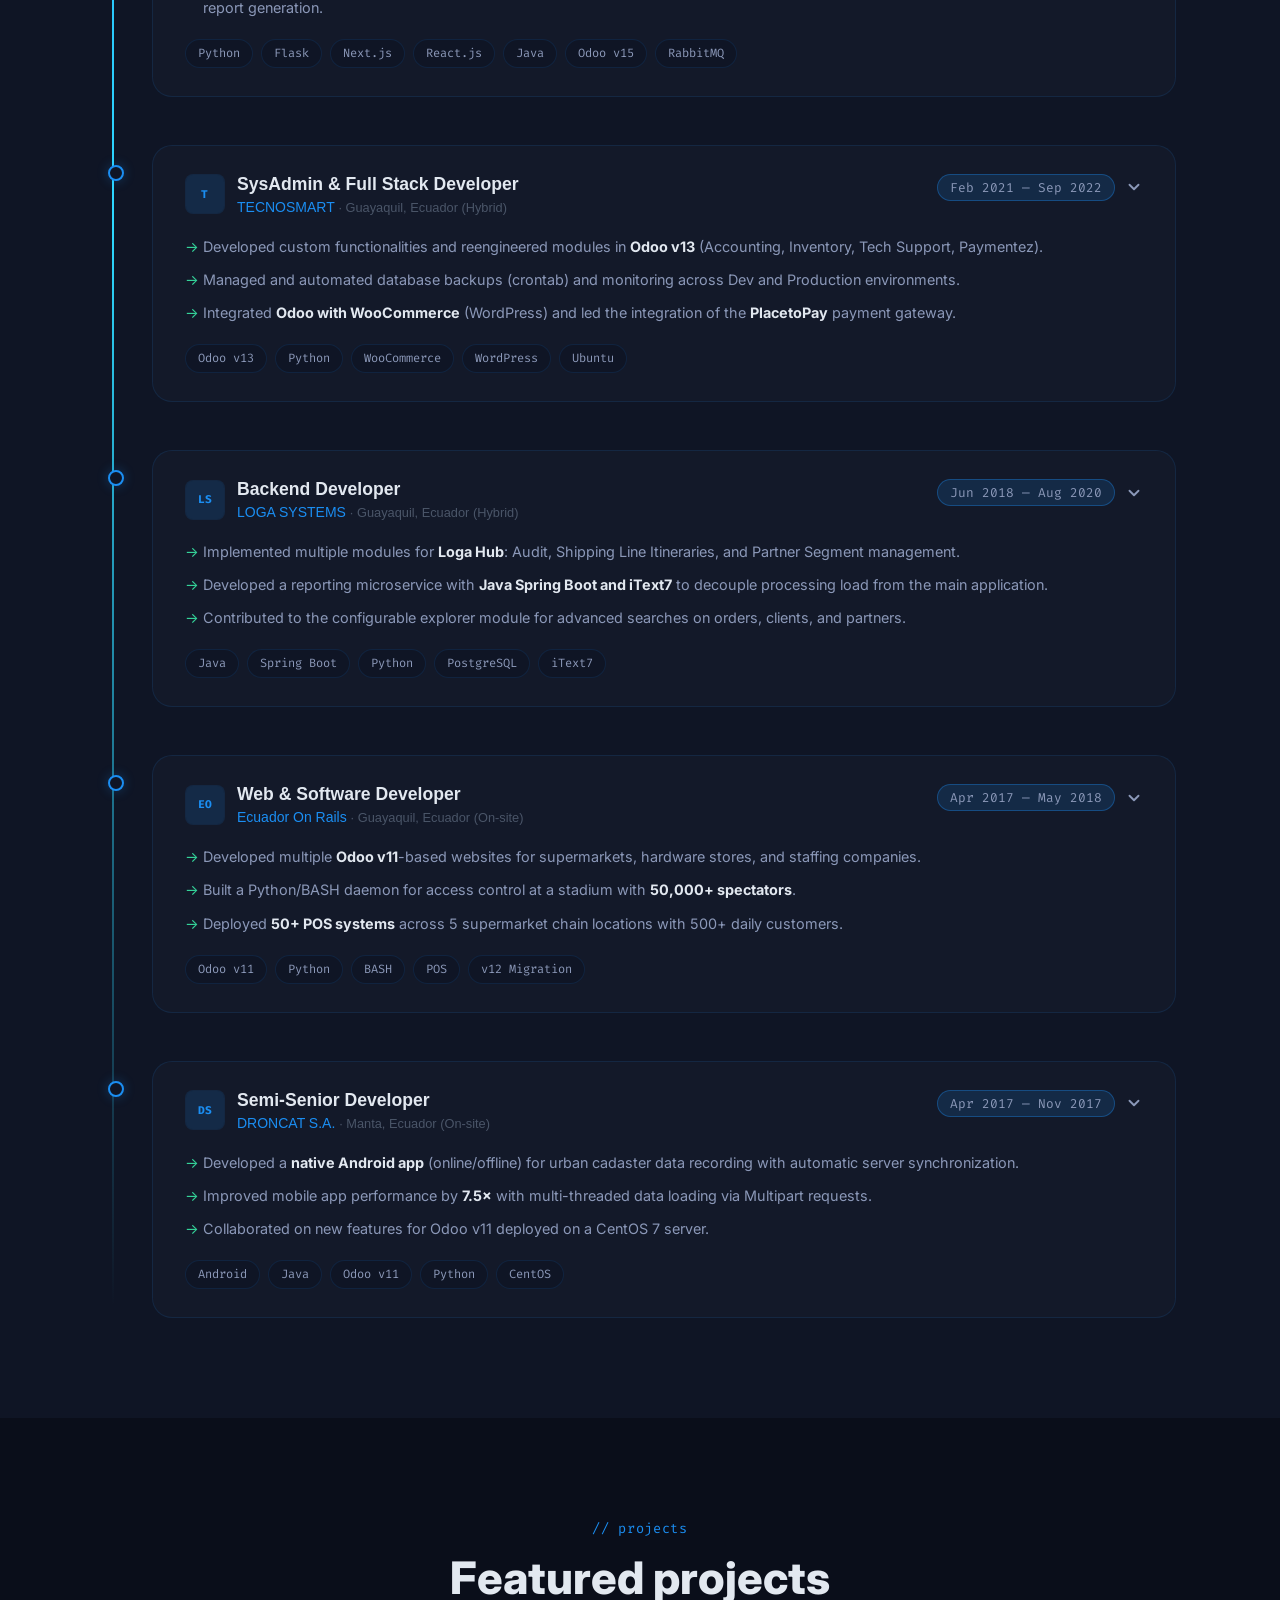
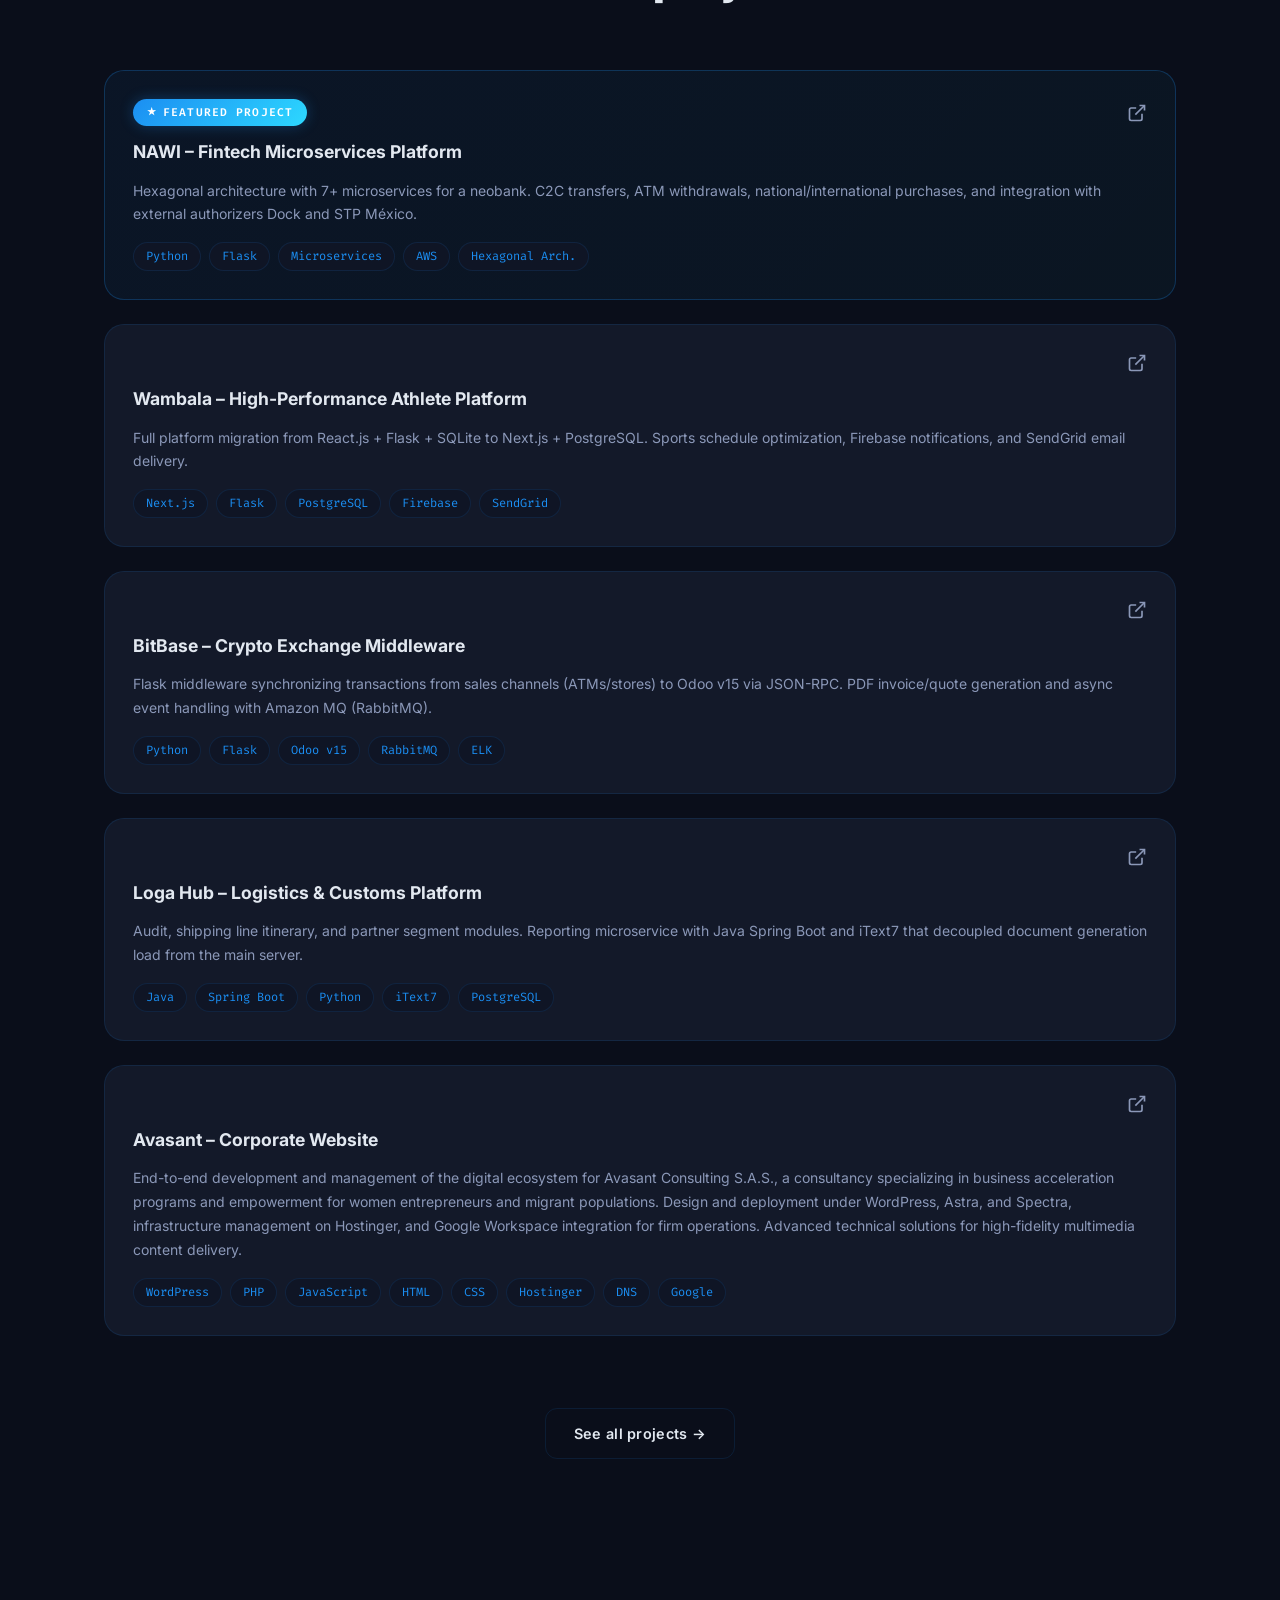
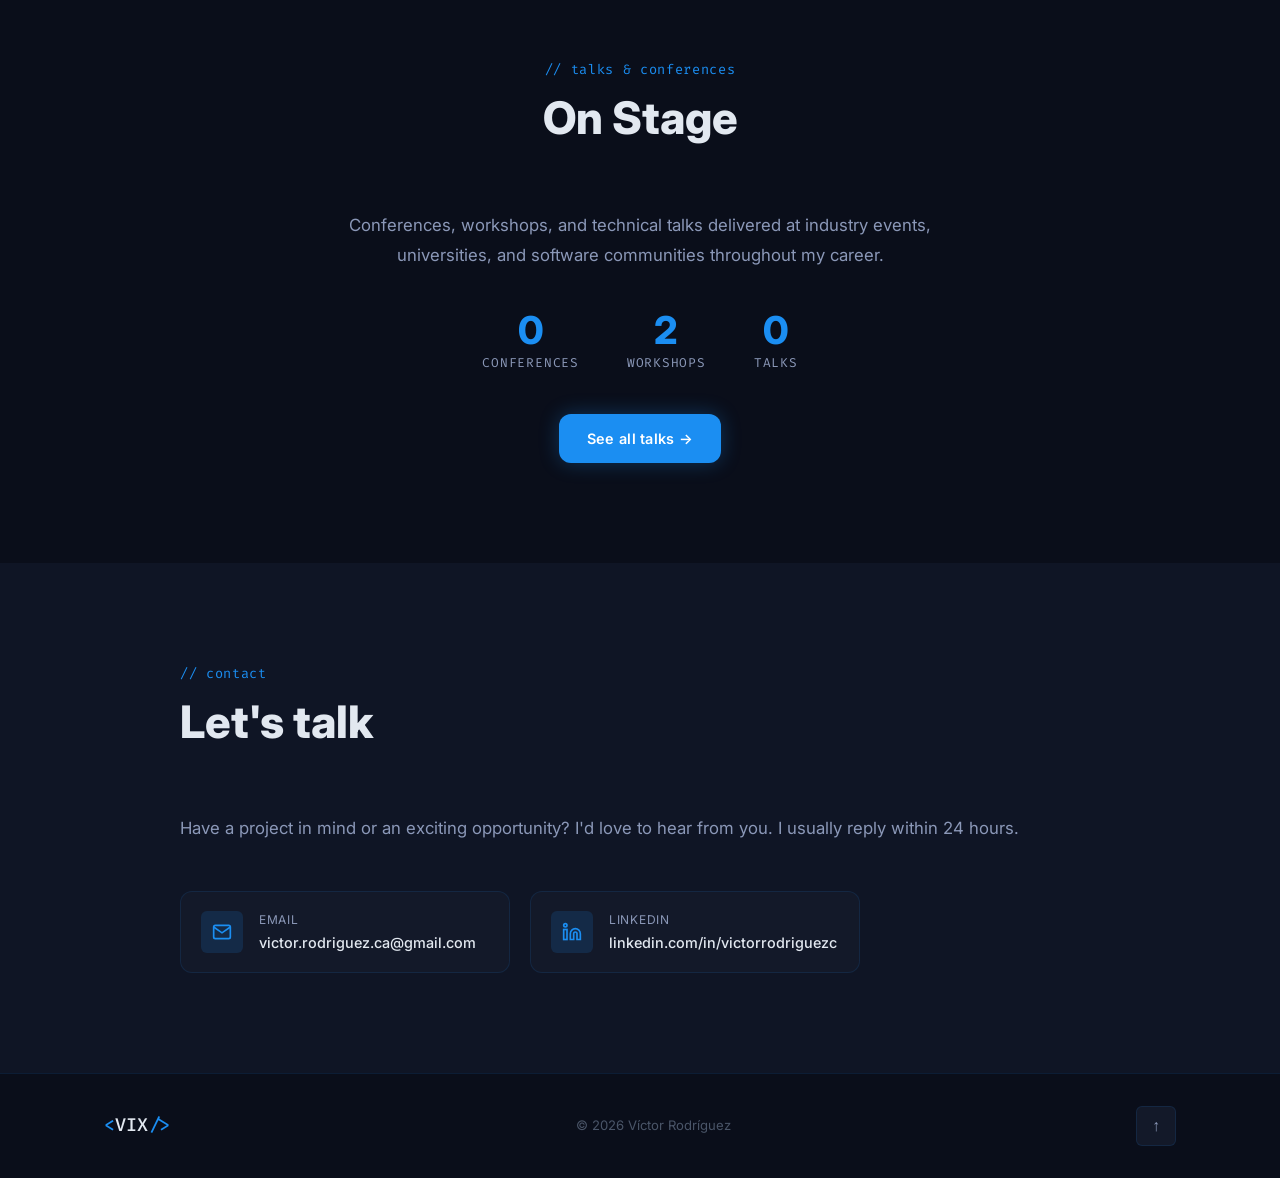
==== commit 17e4edb8: "fix: Center photo in About Me and download CV" ====
--- a/index.html
+++ b/index.html
@@ -126,7 +126,7 @@
             <div class="about__fact" data-i18n-html="about.fact3"></div>
           </div>
 
-          <a href="Resume-Victor_Rodriguez.pdf" download class="btn btn--outline" data-i18n="about.download">
+          <a href="assets/docs/Resume-Victor_Rodriguez.pdf" download class="btn btn--outline" data-i18n="about.download">
             Descargar CV
           </a>
         </div>
--- a/styles.css
+++ b/styles.css
@@ -549,22 +549,17 @@
 .about__image-wrapper {
   display: flex;
   justify-content: center;
+  align-items: center;
+  width: 100%;
 }
 
 .about__image-frame {
   position: relative;
   width: 100%;
   max-width: 380px;
-}
-
-/* Gradient border via pseudo-element */
-.about__image-frame::before {
-  content: '';
-  position: absolute;
-  inset: -2px;
-  border-radius: 26px;
+  padding: 3px;
+  border-radius: 27px;
   background: linear-gradient(145deg, var(--color-primary), var(--color-accent), transparent 70%);
-  z-index: 0;
 }
 
 /* Ambient glow behind photo */
@@ -581,7 +576,7 @@
 .about__avatar {
   width: 100%;
   aspect-ratio: 3 / 4;
-  border-radius: 24px;
+  border-radius: 22px;
   background: linear-gradient(135deg, var(--color-primary), var(--color-accent));
   display: flex;
   align-items: center;
@@ -604,7 +599,7 @@
   height: 100%;
   object-fit: cover;
   object-position: center top;
-  border-radius: 24px;
+  border-radius: 22px;
   display: block;
 }
 
@@ -1690,6 +1685,7 @@
   }
   .about__image-frame {
     max-width: 300px;
+    margin: 0 auto;
   }
   .projects__grid {
     grid-template-columns: 1fr;
